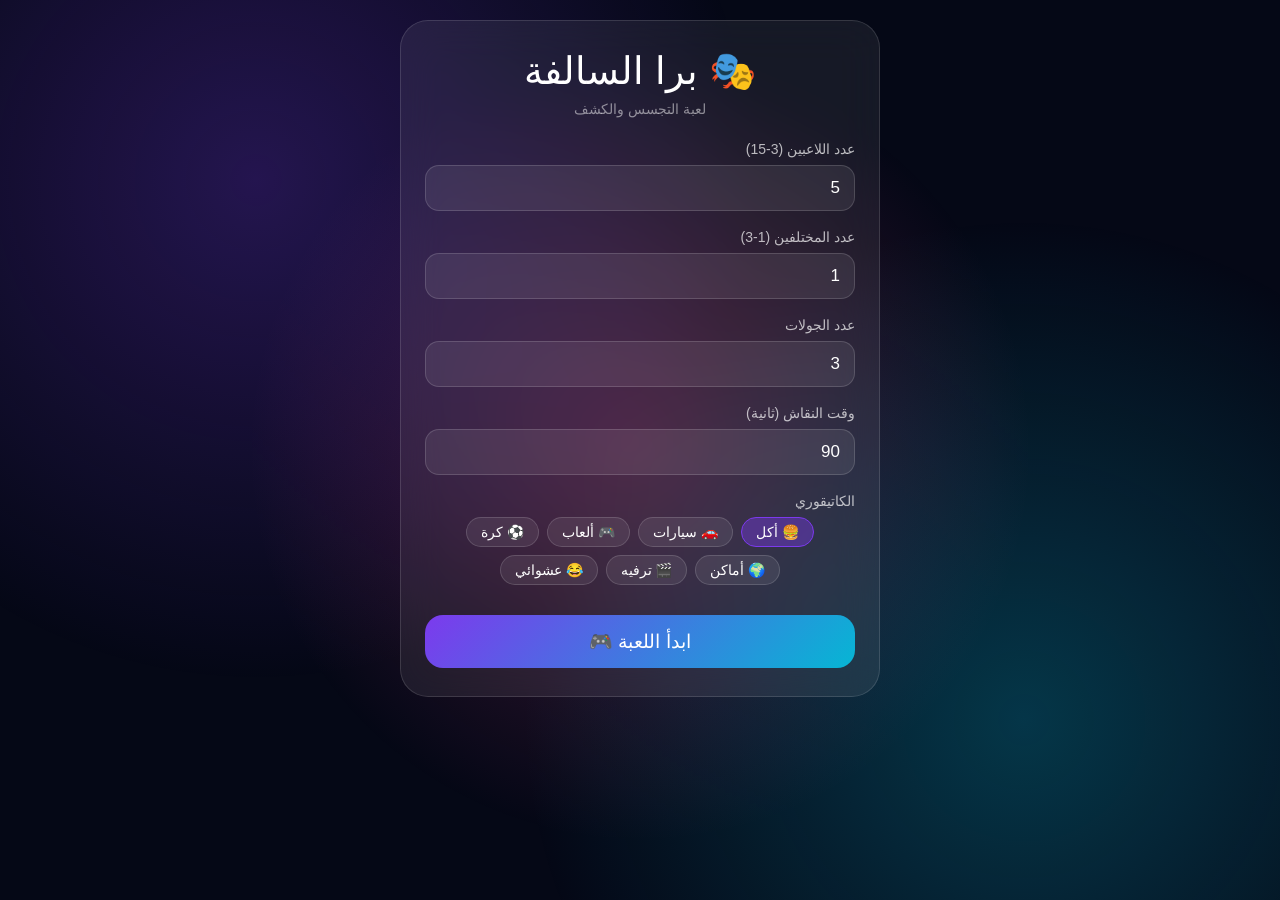
==== index.html @ aa8f806e "Add files via upload" ====
<!DOCTYPE html>
<html lang="ar" dir="rtl">
<head>
  <meta charset="UTF-8" />
  <meta name="viewport" content="width=device-width, initial-scale=1.0"/>
  <title>برا السالفة</title>
  <style>
    * { margin:0; padding:0; box-sizing:border-box; }
    body {
      font-family: 'Segoe UI', Tahoma, sans-serif;
      background: #050816;
      min-height: 100vh;
      display: flex;
      justify-content: center;
      align-items: flex-start;
      padding: 20px;
      direction: rtl;
      color: white;
      position: relative;
      overflow-x: hidden;
    }
    .bg {
      position: fixed;
      inset: 0;
      background:
        radial-gradient(circle at 20% 20%, #7c3aed44, transparent 40%),
        radial-gradient(circle at 80% 80%, #06b6d444, transparent 40%),
        radial-gradient(circle at 50% 50%, #ec489944, transparent 50%);
      pointer-events: none;
      z-index: 0;
    }
    .container { width: 100%; max-width: 480px; position: relative; z-index: 2; }

    .card {
      background: rgba(255,255,255,0.07);
      border: 1px solid rgba(255,255,255,0.13);
      backdrop-filter: blur(20px);
      border-radius: 28px;
      padding: 28px 24px;
      text-align: center;
      animation: fadeIn 0.4s ease;
    }

    @keyframes fadeIn { from { opacity:0; transform: translateY(16px); } to { opacity:1; transform: translateY(0); } }
    @keyframes popIn { from { transform: scale(0.6); opacity:0; } to { transform: scale(1); opacity:1; } }
    @keyframes pulse { 0%,100%{transform:scale(1)} 50%{transform:scale(1.04)} }

    .title-main { font-size: 38px; margin-bottom: 8px; }
    .subtitle { color: rgba(255,255,255,0.5); font-size: 14px; margin-bottom: 24px; }

    .section { margin-bottom: 18px; text-align: right; }
    label { display:block; font-size: 14px; color: rgba(255,255,255,0.7); margin-bottom: 8px; }

    input[type=number], select {
      width: 100%;
      padding: 12px 14px;
      border-radius: 14px;
      border: 1px solid rgba(255,255,255,0.15);
      background: rgba(255,255,255,0.08);
      color: white;
      font-size: 17px;
      outline: none;
      transition: border 0.2s;
    }
    input[type=number]:focus, select:focus { border-color: #7c3aed; }
    option { color: black; background: white; }

    .btn {
      width: 100%;
      padding: 15px;
      border: none;
      border-radius: 18px;
      background: linear-gradient(135deg, #7c3aed, #06b6d4);
      color: white;
      font-size: 19px;
      cursor: pointer;
      transition: transform 0.2s, opacity 0.2s;
      margin-top: 12px;
      font-family: inherit;
    }
    .btn:hover { transform: scale(1.02); }
    .btn:active { transform: scale(0.98); opacity:0.9; }
    .btn-ghost {
      background: rgba(255,255,255,0.1);
      border: 1px solid rgba(255,255,255,0.2);
      font-size: 16px;
    }
    .btn-danger { background: linear-gradient(135deg, #dc2626, #991b1b); }

    .player-header { font-size: 16px; color: rgba(255,255,255,0.5); margin-bottom: 6px; }
    .player-name { font-size: 28px; font-weight: bold; margin-bottom: 20px; }

    .flip-card {
      height: 200px;
      border-radius: 24px;
      display: flex;
      justify-content: center;
      align-items: center;
      font-size: 30px;
      font-weight: bold;
      margin: 20px 0;
      cursor: pointer;
      transition: transform 0.15s;
      user-select: none;
    }
    .flip-card:hover { transform: scale(1.02); }
    .flip-hidden {
      background: rgba(255,255,255,0.06);
      border: 2px dashed rgba(255,255,255,0.25);
      flex-direction: column;
      gap: 10px;
      font-size: 18px;
      color: rgba(255,255,255,0.6);
    }
    .flip-hidden .tap-icon { font-size: 36px; animation: pulse 2s infinite; }
    .flip-revealed {
      background: linear-gradient(135deg, #7c3aed, #06b6d4);
      animation: popIn 0.35s ease;
      flex-direction: column;
      gap: 10px;
    }
    .flip-revealed .word-label { font-size: 13px; opacity: 0.75; font-weight: normal; }
    .flip-revealed .word-main { font-size: 36px; }

    .progress-bar {
      background: rgba(255,255,255,0.1);
      border-radius: 10px;
      height: 6px;
      margin-bottom: 20px;
      overflow: hidden;
    }
    .progress-fill {
      height: 100%;
      border-radius: 10px;
      background: linear-gradient(90deg, #7c3aed, #06b6d4);
      transition: width 0.4s ease;
    }

    .timer-ring {
      position: relative;
      width: 110px;
      height: 110px;
      margin: 0 auto 20px;
    }
    .timer-ring svg { transform: rotate(-90deg); }
    .timer-text {
      position: absolute;
      inset: 0;
      display: flex;
      flex-direction: column;
      align-items: center;
      justify-content: center;
      font-size: 28px;
      font-weight: bold;
    }
    .timer-label { font-size: 11px; color: rgba(255,255,255,0.5); margin-top: 2px; }

    .hints-grid {
      display: grid;
      grid-template-columns: 1fr 1fr;
      gap: 10px;
      margin: 16px 0;
    }
    .hint-card {
      background: rgba(255,255,255,0.07);
      border: 1px solid rgba(255,255,255,0.12);
      border-radius: 16px;
      padding: 12px;
      font-size: 13px;
      color: rgba(255,255,255,0.8);
      text-align: center;
      cursor: pointer;
      transition: background 0.2s;
      user-select: none;
    }
    .hint-card:hover { background: rgba(255,255,255,0.13); }
    .hint-used { opacity: 0.4; pointer-events: none; }

    .scoreboard {
      background: rgba(255,255,255,0.06);
      border-radius: 18px;
      padding: 16px;
      margin: 16px 0;
    }
    .score-row {
      display: flex;
      justify-content: space-between;
      align-items: center;
      padding: 8px 0;
      border-bottom: 1px solid rgba(255,255,255,0.07);
      font-size: 15px;
    }
    .score-row:last-child { border: none; }
    .score-badge {
      background: linear-gradient(135deg, #7c3aed, #06b6d4);
      padding: 4px 12px;
      border-radius: 20px;
      font-size: 13px;
      font-weight: bold;
    }

    .reveal-section { margin: 16px 0; }
    .outsider-revealed {
      background: rgba(220, 38, 38, 0.2);
      border: 1px solid rgba(220, 38, 38, 0.4);
      border-radius: 18px;
      padding: 16px;
      margin-bottom: 12px;
      animation: popIn 0.4s ease;
    }
    .outsider-icon { font-size: 32px; margin-bottom: 8px; }
    .outsider-name { font-size: 20px; font-weight: bold; margin-bottom: 4px; }
    .outsider-word { font-size: 14px; color: rgba(255,255,255,0.6); }

    .words-reveal {
      display: flex;
      justify-content: center;
      gap: 20px;
      margin: 16px 0;
    }
    .word-pill {
      padding: 10px 24px;
      border-radius: 50px;
      font-size: 18px;
      font-weight: bold;
    }
    .word-normal { background: rgba(6,182,212,0.25); border: 1px solid #06b6d4; }
    .word-outsider { background: rgba(220,38,38,0.25); border: 1px solid #dc2626; }

    .round-badge {
      display: inline-block;
      background: rgba(124,58,237,0.3);
      border: 1px solid rgba(124,58,237,0.6);
      padding: 4px 14px;
      border-radius: 20px;
      font-size: 13px;
      margin-bottom: 16px;
    }

    .category-tabs {
      display: flex;
      flex-wrap: wrap;
      gap: 8px;
      justify-content: center;
      margin-bottom: 16px;
    }
    .cat-tab {
      padding: 6px 14px;
      border-radius: 20px;
      background: rgba(255,255,255,0.08);
      border: 1px solid rgba(255,255,255,0.15);
      cursor: pointer;
      font-size: 14px;
      transition: all 0.2s;
      color: white;
      font-family: inherit;
    }
    .cat-tab.active {
      background: rgba(124,58,237,0.4);
      border-color: #7c3aed;
    }
    .hidden { display: none !important; }
  </style>
</head>
<body>
<div class="bg"></div>
<div class="container" id="app"></div>

<script>
const CATEGORIES = {
  "🍔 أكل": [
    ["برجر","شاورما"], ["بيتزا","فطيرة"], ["كبسة","مندي"],
    ["قهوة","شاي"], ["دونات","كوكيز"], ["كولا","بيبسي"],
    ["سوشي","روبيان"], ["بطاطس مقلية","بطاطس مشوية"],
    ["آيس كريم","جيلاتو"], ["شوكولاته","كاراميل"],
    ["حليب","عصير برتقال"], ["تشيز كيك","تيراميسو"]
  ],
  "🚗 سيارات": [
    ["كامري","اكورد"], ["مرسيدس","لكزس"], ["ددسن","هايلكس"],
    ["موستنق","كامارو"], ["جي كلاس","رنج روفر"],
    ["لامبورغيني","فيراري"], ["بورش","ماكلارين"],
    ["تويوتا","هوندا"], ["BMW","اودي"]
  ],
  "🎮 ألعاب": [
    ["ماينكرافت","روبلوكس"], ["فالورانت","كود"],
    ["فيفا","بيس"], ["GTA","ريد ديد"],
    ["فورتنايت","ببجي"], ["ليق اوف ليجندز","دوتا 2"],
    ["أمينج أس","غاونتلت"], ["سبايدرمان","باتمان"]
  ],
  "⚽ كرة": [
    ["رونالدو","ميسي"], ["الهلال","النصر"],
    ["الاتحاد","الاهلي"], ["ريال مدريد","برشلونة"],
    ["ليفربول","مانشستر سيتي"], ["نيمار","مبابي"],
    ["التعاون","الفيحاء"]
  ],
  "🌍 أماكن": [
    ["مكة","المدينة"], ["الرياض","جدة"],
    ["دبي","أبوظبي"], ["القاهرة","الإسكندرية"],
    ["لندن","باريس"], ["طوكيو","سيول"],
    ["نيويورك","لوس أنجلوس"], ["البر","البحر"]
  ],
  "🎬 ترفيه": [
    ["نتفليكس","يوتيوب"], ["تيك توك","انستقرام"],
    ["سينما","مسرح"], ["بودكاست","راديو"],
    ["فيلم رعب","فيلم كوميدي"], ["مسلسل تركي","مسلسل أمريكي"]
  ],
  "😂 عشوائي": [
    ["ليل","نهار"], ["شتاء","صيف"],
    ["جوال","ايباد"], ["قلم","رصاص"],
    ["قطو","كلب"], ["طيارة","قطار"],
    ["كتاب","جريدة"], ["دش","حمام"],
    ["حذاء","صندل"], ["أرنب","سنجاب"]
  ]
};

const HINTS = [
  "قول كلمة واحدة وصف", "قول متى تستخدمه",
  "قول وين تلقاه", "قول كيف ريحته",
  "قول لونه", "قول شكله",
  "قول من يستخدمه", "قول كم يكلف تقريبًا"
];

let state = {
  screen: 'setup',
  players: 5,
  outsiderCount: 1,
  category: Object.keys(CATEGORIES)[0],
  round: 1,
  maxRounds: 3,
  scores: {},
  playerWords: [],
  outsiderIndices: [],
  currentPlayer: 0,
  revealed: false,
  timerValue: 90,
  timerInterval: null,
  usedHints: [],
  normalWord: '',
  outsiderWord: '',
};

function render() {
  const app = document.getElementById('app');
  app.innerHTML = '';
  if (state.screen === 'setup') renderSetup(app);
  else if (state.screen === 'player') renderPlayer(app);
  else if (state.screen === 'discussion') renderDiscussion(app);
  else if (state.screen === 'reveal') renderReveal(app);
  else if (state.screen === 'scores') renderScores(app);
}

function renderSetup(app) {
  const cats = Object.keys(CATEGORIES);
  app.innerHTML = `
    <div class="card">
      <div class="title-main">🎭 برا السالفة</div>
      <div class="subtitle">لعبة التجسس والكشف</div>
      <div class="section">
        <label>عدد اللاعبين (3-15)</label>
        <input type="number" id="s-players" min="3" max="15" value="${state.players}">
      </div>
      <div class="section">
        <label>عدد المختلفين (1-3)</label>
        <input type="number" id="s-outsiders" min="1" max="3" value="${state.outsiderCount}">
      </div>
      <div class="section">
        <label>عدد الجولات</label>
        <input type="number" id="s-rounds" min="1" max="10" value="${state.maxRounds}">
      </div>
      <div class="section">
        <label>وقت النقاش (ثانية)</label>
        <input type="number" id="s-timer" min="30" max="300" value="${state.timerValue}">
      </div>
      <div class="section">
        <label>الكاتيقوري</label>
        <div class="category-tabs" id="cat-tabs">
          ${cats.map(c => `<button class="cat-tab ${c===state.category?'active':''}" onclick="selectCat('${c}')">${c}</button>`).join('')}
        </div>
      </div>
      <button class="btn" onclick="startGame()">ابدأ اللعبة 🎮</button>
    </div>
  `;
}

function selectCat(cat) {
  state.category = cat;
  document.querySelectorAll('.cat-tab').forEach(t => t.classList.toggle('active', t.textContent===cat));
}

function startGame() {
  const p = parseInt(document.getElementById('s-players').value);
  const o = parseInt(document.getElementById('s-outsiders').value);
  const r = parseInt(document.getElementById('s-rounds').value);
  const t = parseInt(document.getElementById('s-timer').value);
  if (o >= p) { alert('عدد المختلفين لازم يكون أقل من اللاعبين!'); return; }
  state.players = p;
  state.outsiderCount = o;
  state.maxRounds = r;
  state.timerValue = t;
  state.round = 1;
  state.scores = {};
  for (let i = 1; i <= p; i++) state.scores[`اللاعب ${i}`] = 0;
  startRound();
}

function startRound() {
  const catPairs = CATEGORIES[state.category];
  const pair = catPairs[Math.floor(Math.random() * catPairs.length)];
  state.normalWord = pair[0];
  state.outsiderWord = pair[1];

  const indices = Array.from({length: state.players}, (_,i)=>i);
  shuffle(indices);
  state.outsiderIndices = indices.slice(0, state.outsiderCount);

  state.playerWords = [];
  for (let i = 0; i < state.players; i++) {
    state.playerWords.push(state.outsiderIndices.includes(i) ? state.outsiderWord : state.normalWord);
  }

  state.currentPlayer = 0;
  state.revealed = false;
  state.screen = 'player';
  render();
}

function renderPlayer(app) {
  const total = state.players;
  const cur = state.currentPlayer + 1;
  const pct = ((cur-1)/total*100).toFixed(1);
  const name = `اللاعب ${cur}`;

  app.innerHTML = `
    <div class="card">
      <div class="round-badge">الجولة ${state.round} من ${state.maxRounds}</div>
      <div class="progress-bar"><div class="progress-fill" style="width:${pct}%"></div></div>
      <div class="player-header">دور</div>
      <div class="player-name">${name}</div>
      <div id="flip-area">
        ${state.revealed ? `
          <div class="flip-card flip-revealed" onclick="hideWord()">
            <div class="word-label">كلمتك السرية</div>
            <div class="word-main">${state.playerWords[state.currentPlayer]}</div>
            <div class="word-label" style="font-size:11px; margin-top:4px">اضغط للإخفاء</div>
          </div>
        ` : `
          <div class="flip-card flip-hidden" onclick="revealWord()">
            <div class="tap-icon">👆</div>
            <div>اضغط لكشف كلمتك</div>
          </div>
        `}
      </div>
      ${state.revealed ? `
        <button class="btn" onclick="nextPlayer()">
          ${cur < total ? `اللاعب التالي ←` : `ابدأ النقاش 🗣`}
        </button>
      ` : ''}
    </div>
  `;
}

function revealWord() { state.revealed = true; render(); }
function hideWord() { state.revealed = false; render(); }

function nextPlayer() {
  state.currentPlayer++;
  state.revealed = false;
  if (state.currentPlayer >= state.players) {
    state.screen = 'discussion';
    render();
  } else {
    render();
  }
}

function renderDiscussion(app) {
  let time = state.timerValue;
  const hints = [...HINTS].sort(() => Math.random()-0.5).slice(0, 6);
  const usedHints = new Set();

  function buildHtml(t) {
    const pct = t / state.timerValue * 100;
    const r = 44;
    const circ = 2 * Math.PI * r;
    const dash = (pct/100) * circ;
    const color = t > 30 ? '#06b6d4' : '#dc2626';
    return `
      <div class="card">
        <div class="round-badge">الجولة ${state.round} من ${state.maxRounds}</div>
        <h2 style="font-size:22px; margin-bottom:16px;">🕵️ وقت النقاش</h2>
        <p style="color:rgba(255,255,255,0.6); font-size:14px; margin-bottom:20px;">
          حاولوا تعرفون مين برا السالفة 😈<br>كل لاعب يعطي تلميح عن الكلمة
        </p>
        <div class="timer-ring">
          <svg width="110" height="110" viewBox="0 0 110 110">
            <circle cx="55" cy="55" r="${r}" fill="none" stroke="rgba(255,255,255,0.1)" stroke-width="7"/>
            <circle cx="55" cy="55" r="${r}" fill="none" stroke="${color}" stroke-width="7"
              stroke-dasharray="${dash} ${circ}" stroke-linecap="round" style="transition:stroke-dasharray 1s linear"/>
          </svg>
          <div class="timer-text">
            <span id="timer-num">${t}</span>
            <span class="timer-label">ثانية</span>
          </div>
        </div>
        <p style="font-size:13px; color:rgba(255,255,255,0.5); margin-bottom:12px;">أفكار للتلميح (اضغط لاستخدامها)</p>
        <div class="hints-grid">
          ${hints.map((h,i)=>`<div class="hint-card" data-hint="${i}" id="hint-${i}">${h}</div>`).join('')}
        </div>
        <button class="btn btn-danger" onclick="goToReveal()" style="margin-bottom:8px">كشف المختلف 🎯</button>
        <button class="btn btn-ghost" onclick="addTime()">+30 ثانية ⏱</button>
      </div>
    `;
  }

  app.innerHTML = buildHtml(time);

  app.querySelectorAll('.hint-card').forEach(el => {
    el.addEventListener('click', () => {
      const i = parseInt(el.dataset.hint);
      if (!usedHints.has(i)) { usedHints.add(i); el.classList.add('hint-used'); }
    });
  });

  if (state.timerInterval) clearInterval(state.timerInterval);
  state.timerInterval = setInterval(() => {
    time--;
    if (time <= 0) {
      clearInterval(state.timerInterval);
      state.timerInterval = null;
      goToReveal();
      return;
    }
    const pct = time / state.timerValue * 100;
    const r = 44;
    const circ = 2 * Math.PI * r;
    const dash = (pct/100) * circ;
    const color = time > 30 ? '#06b6d4' : '#dc2626';
    const circle = app.querySelector('circle:last-child');
    if (circle) {
      circle.setAttribute('stroke-dasharray', `${dash} ${circ}`);
      circle.setAttribute('stroke', color);
    }
    const num = document.getElementById('timer-num');
    if (num) num.textContent = time;
  }, 1000);

  window.addTime = () => { time += 30; };
}

function goToReveal() {
  if (state.timerInterval) { clearInterval(state.timerInterval); state.timerInterval = null; }
  state.screen = 'reveal';
  render();
}

function renderReveal(app) {
  const outsiderNames = state.outsiderIndices.map(i => `اللاعب ${i+1}`);
  app.innerHTML = `
    <div class="card">
      <div class="round-badge">الجولة ${state.round} من ${state.maxRounds}</div>
      <h2 style="font-size:22px; margin-bottom:8px;">🎯 الكشف</h2>
      <p style="color:rgba(255,255,255,0.5); font-size:13px; margin-bottom:20px;">هذا كان المختلف!</p>
      <div class="reveal-section">
        ${outsiderNames.map(name => `
          <div class="outsider-revealed">
            <div class="outsider-icon">🕵️</div>
            <div class="outsider-name">${name}</div>
            <div class="outsider-word">كان عنده كلمة مختلفة</div>
          </div>
        `).join('')}
      </div>
      <div class="words-reveal">
        <div style="text-align:center">
          <div class="word-pill word-normal">${state.normalWord}</div>
          <div style="font-size:12px; margin-top:6px; color:rgba(255,255,255,0.5);">الكلمة العادية</div>
        </div>
        <div style="text-align:center">
          <div class="word-pill word-outsider">${state.outsiderWord}</div>
          <div style="font-size:12px; margin-top:6px; color:rgba(255,255,255,0.5);">كلمة المختلف</div>
        </div>
      </div>
      <div style="margin: 16px 0; padding: 14px; background: rgba(255,255,255,0.06); border-radius:16px;">
        <p style="font-size:14px; color:rgba(255,255,255,0.7); margin-bottom:12px;">من اكتشف المختلف؟</p>
        <div id="vote-area" style="display:flex; flex-wrap:wrap; gap:8px; justify-content:center;">
          ${Array.from({length: state.players}, (_,i) => {
            if (state.outsiderIndices.includes(i)) return '';
            return `<button class="cat-tab" id="vote-${i}" onclick="toggleVote(${i})">اللاعب ${i+1}</button>`;
          }).join('')}
        </div>
      </div>
      <button class="btn" onclick="endRound()">تسجيل النتائج ✅</button>
    </div>
  `;

  window._votes = new Set();
  window.toggleVote = (i) => {
    const btn = document.getElementById(`vote-${i}`);
    if (window._votes.has(i)) { window._votes.delete(i); btn.classList.remove('active'); }
    else { window._votes.add(i); btn.classList.add('active'); }
  };
}

function endRound() {
  window._votes.forEach(i => {
    const name = `اللاعب ${i+1}`;
    state.scores[name] = (state.scores[name] || 0) + 2;
  });
  state.outsiderIndices.forEach(i => {
    if (window._votes.size === 0) {
      const name = `اللاعب ${i+1}`;
      state.scores[name] = (state.scores[name] || 0) + 3;
    }
  });
  state.screen = 'scores';
  render();
}

function renderScores(app) {
  const sorted = Object.entries(state.scores).sort((a,b) => b[1]-a[1]);
  const isLast = state.round >= state.maxRounds;

  app.innerHTML = `
    <div class="card">
      <h2 style="font-size:22px; margin-bottom:6px;">🏆 النقاط</h2>
      <div class="round-badge" style="margin-bottom:16px;">بعد الجولة ${state.round}</div>
      <div class="scoreboard">
        ${sorted.map(([name, score], idx) => {
          const medal = idx===0?'🥇':idx===1?'🥈':idx===2?'🥉':'';
          const isOutsider = state.outsiderIndices.includes(parseInt(name.replace('اللاعب ',''))-1);
          return `
            <div class="score-row">
              <span>${medal} ${name} ${isOutsider?'🕵️':''}</span>
              <span class="score-badge">${score} نقطة</span>
            </div>
          `;
        }).join('')}
      </div>
      <div style="font-size:12px; color:rgba(255,255,255,0.4); margin-bottom:16px; text-align:right; padding: 0 4px;">
        <div>🕵️ = كان مختلف هذي الجولة</div>
        <div style="margin-top:4px">من اكتشف المختلف = +2 نقطة | مختلف ما اتكشف = +3 نقاط</div>
      </div>
      ${isLast ? `
        <div style="background: rgba(124,58,237,0.2); border:1px solid rgba(124,58,237,0.4); border-radius:18px; padding:16px; margin-bottom:16px;">
          <div style="font-size:24px; margin-bottom:8px;">🎉</div>
          <div style="font-size:20px; font-weight:bold;">${sorted[0][0]} فاز!</div>
          <div style="font-size:14px; color:rgba(255,255,255,0.6);">${sorted[0][1]} نقطة</div>
        </div>
        <button class="btn" onclick="resetGame()">لعبة جديدة من البداية 🎮</button>
      ` : `
        <button class="btn" onclick="nextRound()">الجولة التالية ← (${state.round+1}/${state.maxRounds})</button>
        <button class="btn btn-ghost" onclick="resetGame()" style="margin-top:8px">لعبة جديدة من البداية</button>
      `}
    </div>
  `;
}

function nextRound() { state.round++; startRound(); }

function resetGame() {
  if (state.timerInterval) { clearInterval(state.timerInterval); state.timerInterval = null; }
  state.screen = 'setup';
  render();
}

function shuffle(a) {
  for (let i=a.length-1;i>0;i--) {
    const j=Math.floor(Math.random()*(i+1));
    [a[i],a[j]]=[a[j],a[i]];
  }
  return a;
}

render();
</script>
</body>
</html>
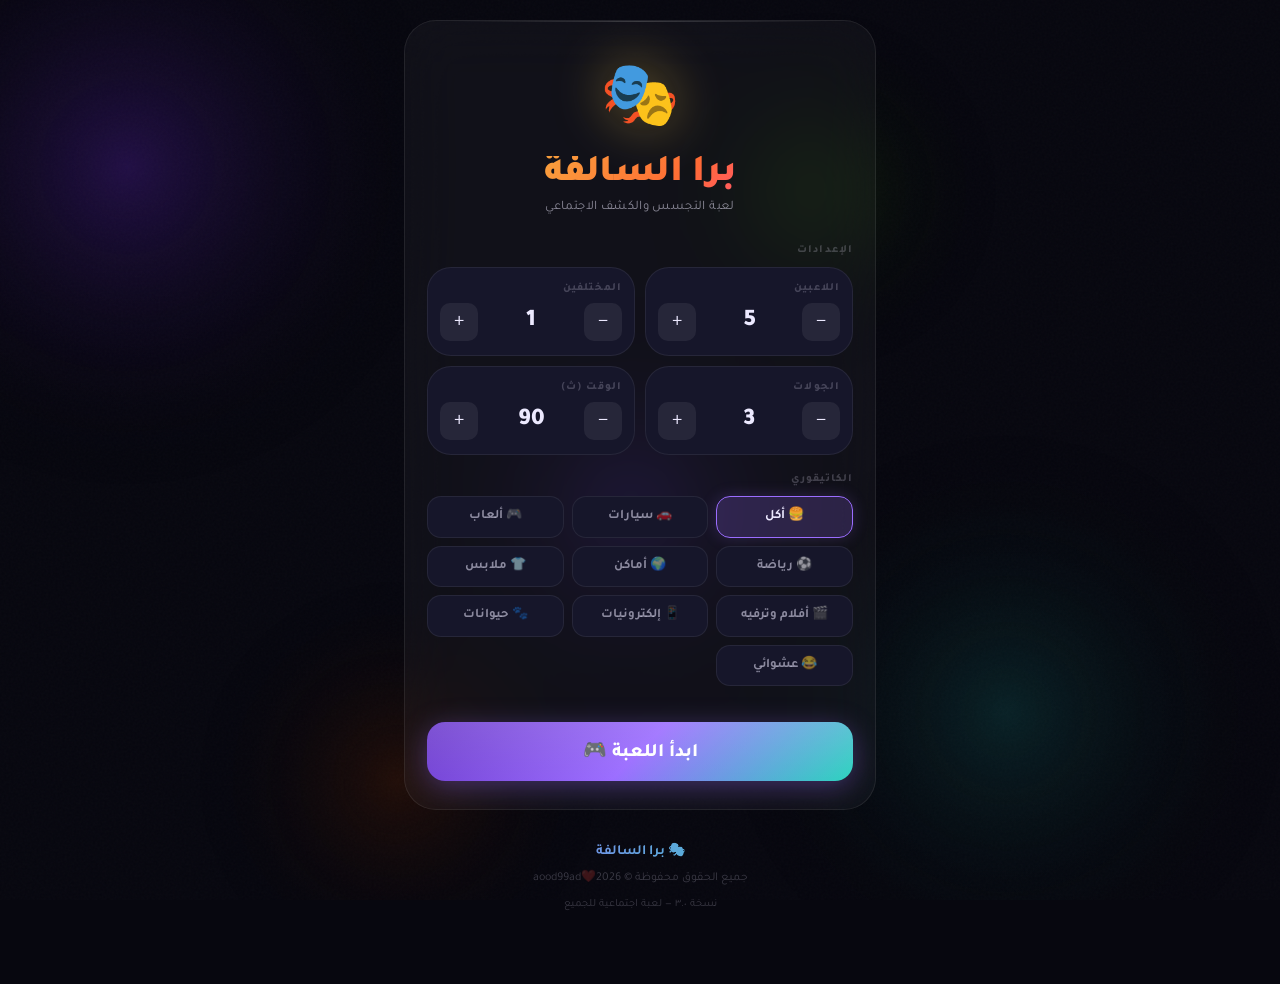
==== commit f769e745: "Update index.html" ====
--- a/index.html
+++ b/index.html
@@ -1,676 +1,910 @@
 <!DOCTYPE html>
 <html lang="ar" dir="rtl">
 <head>
-  <meta charset="UTF-8" />
-  <meta name="viewport" content="width=device-width, initial-scale=1.0"/>
-  <title>برا السالفة</title>
-  <style>
-    * { margin:0; padding:0; box-sizing:border-box; }
-    body {
-      font-family: 'Segoe UI', Tahoma, sans-serif;
-      background: #050816;
-      min-height: 100vh;
-      display: flex;
-      justify-content: center;
-      align-items: flex-start;
-      padding: 20px;
-      direction: rtl;
-      color: white;
-      position: relative;
-      overflow-x: hidden;
-    }
-    .bg {
-      position: fixed;
-      inset: 0;
-      background:
-        radial-gradient(circle at 20% 20%, #7c3aed44, transparent 40%),
-        radial-gradient(circle at 80% 80%, #06b6d444, transparent 40%),
-        radial-gradient(circle at 50% 50%, #ec489944, transparent 50%);
-      pointer-events: none;
-      z-index: 0;
-    }
-    .container { width: 100%; max-width: 480px; position: relative; z-index: 2; }
-
-    .card {
-      background: rgba(255,255,255,0.07);
-      border: 1px solid rgba(255,255,255,0.13);
-      backdrop-filter: blur(20px);
-      border-radius: 28px;
-      padding: 28px 24px;
-      text-align: center;
-      animation: fadeIn 0.4s ease;
-    }
-
-    @keyframes fadeIn { from { opacity:0; transform: translateY(16px); } to { opacity:1; transform: translateY(0); } }
-    @keyframes popIn { from { transform: scale(0.6); opacity:0; } to { transform: scale(1); opacity:1; } }
-    @keyframes pulse { 0%,100%{transform:scale(1)} 50%{transform:scale(1.04)} }
-
-    .title-main { font-size: 38px; margin-bottom: 8px; }
-    .subtitle { color: rgba(255,255,255,0.5); font-size: 14px; margin-bottom: 24px; }
-
-    .section { margin-bottom: 18px; text-align: right; }
-    label { display:block; font-size: 14px; color: rgba(255,255,255,0.7); margin-bottom: 8px; }
-
-    input[type=number], select {
-      width: 100%;
-      padding: 12px 14px;
-      border-radius: 14px;
-      border: 1px solid rgba(255,255,255,0.15);
-      background: rgba(255,255,255,0.08);
-      color: white;
-      font-size: 17px;
-      outline: none;
-      transition: border 0.2s;
-    }
-    input[type=number]:focus, select:focus { border-color: #7c3aed; }
-    option { color: black; background: white; }
-
-    .btn {
-      width: 100%;
-      padding: 15px;
-      border: none;
-      border-radius: 18px;
-      background: linear-gradient(135deg, #7c3aed, #06b6d4);
-      color: white;
-      font-size: 19px;
-      cursor: pointer;
-      transition: transform 0.2s, opacity 0.2s;
-      margin-top: 12px;
-      font-family: inherit;
-    }
-    .btn:hover { transform: scale(1.02); }
-    .btn:active { transform: scale(0.98); opacity:0.9; }
-    .btn-ghost {
-      background: rgba(255,255,255,0.1);
-      border: 1px solid rgba(255,255,255,0.2);
-      font-size: 16px;
-    }
-    .btn-danger { background: linear-gradient(135deg, #dc2626, #991b1b); }
-
-    .player-header { font-size: 16px; color: rgba(255,255,255,0.5); margin-bottom: 6px; }
-    .player-name { font-size: 28px; font-weight: bold; margin-bottom: 20px; }
-
-    .flip-card {
-      height: 200px;
-      border-radius: 24px;
-      display: flex;
-      justify-content: center;
-      align-items: center;
-      font-size: 30px;
-      font-weight: bold;
-      margin: 20px 0;
-      cursor: pointer;
-      transition: transform 0.15s;
-      user-select: none;
-    }
-    .flip-card:hover { transform: scale(1.02); }
-    .flip-hidden {
-      background: rgba(255,255,255,0.06);
-      border: 2px dashed rgba(255,255,255,0.25);
-      flex-direction: column;
-      gap: 10px;
-      font-size: 18px;
-      color: rgba(255,255,255,0.6);
-    }
-    .flip-hidden .tap-icon { font-size: 36px; animation: pulse 2s infinite; }
-    .flip-revealed {
-      background: linear-gradient(135deg, #7c3aed, #06b6d4);
-      animation: popIn 0.35s ease;
-      flex-direction: column;
-      gap: 10px;
-    }
-    .flip-revealed .word-label { font-size: 13px; opacity: 0.75; font-weight: normal; }
-    .flip-revealed .word-main { font-size: 36px; }
-
-    .progress-bar {
-      background: rgba(255,255,255,0.1);
-      border-radius: 10px;
-      height: 6px;
-      margin-bottom: 20px;
-      overflow: hidden;
-    }
-    .progress-fill {
-      height: 100%;
-      border-radius: 10px;
-      background: linear-gradient(90deg, #7c3aed, #06b6d4);
-      transition: width 0.4s ease;
-    }
-
-    .timer-ring {
-      position: relative;
-      width: 110px;
-      height: 110px;
-      margin: 0 auto 20px;
-    }
-    .timer-ring svg { transform: rotate(-90deg); }
-    .timer-text {
-      position: absolute;
-      inset: 0;
-      display: flex;
-      flex-direction: column;
-      align-items: center;
-      justify-content: center;
-      font-size: 28px;
-      font-weight: bold;
-    }
-    .timer-label { font-size: 11px; color: rgba(255,255,255,0.5); margin-top: 2px; }
-
-    .hints-grid {
-      display: grid;
-      grid-template-columns: 1fr 1fr;
-      gap: 10px;
-      margin: 16px 0;
-    }
-    .hint-card {
-      background: rgba(255,255,255,0.07);
-      border: 1px solid rgba(255,255,255,0.12);
-      border-radius: 16px;
-      padding: 12px;
-      font-size: 13px;
-      color: rgba(255,255,255,0.8);
-      text-align: center;
-      cursor: pointer;
-      transition: background 0.2s;
-      user-select: none;
-    }
-    .hint-card:hover { background: rgba(255,255,255,0.13); }
-    .hint-used { opacity: 0.4; pointer-events: none; }
-
-    .scoreboard {
-      background: rgba(255,255,255,0.06);
-      border-radius: 18px;
-      padding: 16px;
-      margin: 16px 0;
-    }
-    .score-row {
-      display: flex;
-      justify-content: space-between;
-      align-items: center;
-      padding: 8px 0;
-      border-bottom: 1px solid rgba(255,255,255,0.07);
-      font-size: 15px;
-    }
-    .score-row:last-child { border: none; }
-    .score-badge {
-      background: linear-gradient(135deg, #7c3aed, #06b6d4);
-      padding: 4px 12px;
-      border-radius: 20px;
-      font-size: 13px;
-      font-weight: bold;
-    }
-
-    .reveal-section { margin: 16px 0; }
-    .outsider-revealed {
-      background: rgba(220, 38, 38, 0.2);
-      border: 1px solid rgba(220, 38, 38, 0.4);
-      border-radius: 18px;
-      padding: 16px;
-      margin-bottom: 12px;
-      animation: popIn 0.4s ease;
-    }
-    .outsider-icon { font-size: 32px; margin-bottom: 8px; }
-    .outsider-name { font-size: 20px; font-weight: bold; margin-bottom: 4px; }
-    .outsider-word { font-size: 14px; color: rgba(255,255,255,0.6); }
-
-    .words-reveal {
-      display: flex;
-      justify-content: center;
-      gap: 20px;
-      margin: 16px 0;
-    }
-    .word-pill {
-      padding: 10px 24px;
-      border-radius: 50px;
-      font-size: 18px;
-      font-weight: bold;
-    }
-    .word-normal { background: rgba(6,182,212,0.25); border: 1px solid #06b6d4; }
-    .word-outsider { background: rgba(220,38,38,0.25); border: 1px solid #dc2626; }
-
-    .round-badge {
-      display: inline-block;
-      background: rgba(124,58,237,0.3);
-      border: 1px solid rgba(124,58,237,0.6);
-      padding: 4px 14px;
-      border-radius: 20px;
-      font-size: 13px;
-      margin-bottom: 16px;
-    }
-
-    .category-tabs {
-      display: flex;
-      flex-wrap: wrap;
-      gap: 8px;
-      justify-content: center;
-      margin-bottom: 16px;
-    }
-    .cat-tab {
-      padding: 6px 14px;
-      border-radius: 20px;
-      background: rgba(255,255,255,0.08);
-      border: 1px solid rgba(255,255,255,0.15);
-      cursor: pointer;
-      font-size: 14px;
-      transition: all 0.2s;
-      color: white;
-      font-family: inherit;
-    }
-    .cat-tab.active {
-      background: rgba(124,58,237,0.4);
-      border-color: #7c3aed;
-    }
-    .hidden { display: none !important; }
-  </style>
+<meta charset="UTF-8"/>
+<meta name="viewport" content="width=device-width, initial-scale=1.0, maximum-scale=1.0"/>
+<title>برا السالفة</title>
+<link rel="preconnect" href="https://fonts.googleapis.com">
+<link href="https://fonts.googleapis.com/css2?family=Tajawal:wght@300;400;500;700;800;900&display=swap" rel="stylesheet">
+<style>
+:root{
+  --bg:#07070f;
+  --s1:#0f0f1c;
+  --s2:#16162a;
+  --s3:#1e1e35;
+  --gold:#f5c842;
+  --orange:#ff6b35;
+  --purple:#9b6dff;
+  --teal:#2dd4bf;
+  --red:#ef4444;
+  --text:#ece9ff;
+  --t2:rgba(236,233,255,.55);
+  --t3:rgba(236,233,255,.22);
+  --r:16px;--r2:24px;--r3:32px;
+}
+*{margin:0;padding:0;box-sizing:border-box;-webkit-tap-highlight-color:transparent;}
+html{scroll-behavior:smooth;}
+body{
+  font-family:'Tajawal',sans-serif;
+  background:var(--bg);
+  color:var(--text);
+  min-height:100vh;
+  display:flex;justify-content:center;
+  overflow-x:hidden;
+}
+
+/* BACKGROUND */
+#bg-canvas{position:fixed;inset:0;z-index:0;opacity:.6;}
+.noise-layer{
+  position:fixed;inset:0;z-index:1;
+  opacity:.025;
+  background-image:url("data:image/svg+xml,%3Csvg viewBox='0 0 512 512' xmlns='http://www.w3.org/2000/svg'%3E%3Cfilter id='n'%3E%3CfeTurbulence type='fractalNoise' baseFrequency='.75' numOctaves='4' stitchTiles='stitch'/%3E%3C/filter%3E%3Crect width='100%25' height='100%25' filter='url(%23n)'/%3E%3C/svg%3E");
+  pointer-events:none;
+}
+
+/* WRAP */
+.wrap{
+  position:relative;z-index:2;
+  width:100%;max-width:500px;
+  padding:20px 14px 60px;
+  display:flex;flex-direction:column;gap:0;
+}
+
+/* SCREEN ANIM */
+.screen{animation:sIn .42s cubic-bezier(.34,1.45,.64,1);}
+@keyframes sIn{from{opacity:0;transform:translateY(22px) scale(.97);}to{opacity:1;transform:none;}}
+
+/* GLASS CARD */
+.card{
+  background:rgba(255,255,255,.04);
+  border:1px solid rgba(255,255,255,.08);
+  border-radius:var(--r3);
+  backdrop-filter:blur(30px);
+  -webkit-backdrop-filter:blur(30px);
+  padding:28px 22px;
+  position:relative;overflow:hidden;
+}
+.card::after{
+  content:'';position:absolute;top:0;left:10%;right:10%;height:1px;
+  background:linear-gradient(90deg,transparent,rgba(255,255,255,.18),transparent);
+}
+
+/* HEADER */
+.logo-wrap{text-align:center;padding:8px 0 28px;}
+.logo-emoji{
+  font-size:64px;display:block;margin-bottom:10px;
+  filter:drop-shadow(0 0 28px rgba(245,200,66,.45));
+  animation:levitate 3.5s ease-in-out infinite;
+}
+@keyframes levitate{0%,100%{transform:translateY(0) rotate(-2deg);}50%{transform:translateY(-10px) rotate(2deg);}}
+.logo-title{
+  font-size:38px;font-weight:900;letter-spacing:-.5px;
+  background:linear-gradient(130deg,var(--gold) 0%,var(--orange) 60%,#ff3cac 100%);
+  -webkit-background-clip:text;-webkit-text-fill-color:transparent;background-clip:text;
+  line-height:1;
+}
+.logo-sub{font-size:13px;color:var(--t2);margin-top:6px;font-weight:400;letter-spacing:.03em;}
+
+/* SECTION LABEL */
+.slabel{
+  font-size:11px;font-weight:800;text-transform:uppercase;
+  letter-spacing:.1em;color:var(--t3);margin-bottom:10px;
+}
+
+/* STEPPER */
+.stepper-grid{display:grid;grid-template-columns:1fr 1fr;gap:10px;margin-bottom:18px;}
+.stepper-box{background:var(--s2);border:1px solid rgba(255,255,255,.07);border-radius:var(--r2);padding:14px 12px;}
+.stepper-box .slabel{margin-bottom:8px;}
+.stepper-row{display:flex;align-items:center;justify-content:space-between;gap:6px;}
+.step-btn{
+  width:38px;height:38px;border-radius:10px;border:none;
+  background:rgba(255,255,255,.07);color:var(--text);
+  font-size:20px;cursor:pointer;transition:background .15s,transform .1s;
+  font-family:'Tajawal',sans-serif;display:flex;align-items:center;justify-content:center;
+}
+.step-btn:hover{background:rgba(255,255,255,.13);}
+.step-btn:active{transform:scale(.9);}
+.step-val{font-size:24px;font-weight:900;color:var(--text);min-width:28px;text-align:center;}
+
+/* CATEGORY */
+.cat-scroll{
+  display:grid;grid-template-columns:repeat(3,1fr);
+  gap:8px;margin-bottom:18px;
+}
+.cat-btn{
+  padding:10px 6px;border-radius:14px;
+  border:1px solid rgba(255,255,255,.07);
+  background:var(--s2);
+  color:var(--t2);font-size:13px;font-weight:600;
+  font-family:'Tajawal',sans-serif;cursor:pointer;
+  transition:all .2s;text-align:center;line-height:1.5;
+}
+.cat-btn:hover{background:var(--s3);color:var(--text);}
+.cat-btn.active{
+  background:rgba(155,109,255,.2);
+  border-color:var(--purple);color:var(--text);
+  box-shadow:0 0 16px rgba(155,109,255,.2);
+}
+
+/* BIG BUTTON */
+.btn{
+  width:100%;padding:16px;border:none;border-radius:18px;
+  font-size:19px;font-weight:800;font-family:'Tajawal',sans-serif;
+  cursor:pointer;transition:transform .15s,box-shadow .2s,opacity .15s;
+  position:relative;overflow:hidden;
+}
+.btn::before{
+  content:'';position:absolute;inset:0;
+  background:linear-gradient(rgba(255,255,255,.12),transparent);
+  border-radius:inherit;pointer-events:none;
+}
+.btn:hover{transform:translateY(-2px);}
+.btn:active{transform:scale(.97);opacity:.9;}
+.btn-primary{
+  background:linear-gradient(135deg,#6c3bcc,#9b6dff 50%,#2dd4bf);
+  color:#fff;box-shadow:0 6px 28px rgba(155,109,255,.35);margin-top:18px;
+}
+.btn-primary:hover{box-shadow:0 10px 36px rgba(155,109,255,.5);}
+.btn-gold{
+  background:linear-gradient(135deg,#b8860b,#f5c842 50%,#ffed8a);
+  color:#1a1000;box-shadow:0 6px 24px rgba(245,200,66,.3);margin-top:12px;
+}
+.btn-danger{
+  background:linear-gradient(135deg,#991b1b,#ef4444);
+  color:#fff;box-shadow:0 6px 24px rgba(239,68,68,.3);margin-top:12px;
+}
+.btn-ghost{
+  background:rgba(255,255,255,.06);
+  border:1px solid rgba(255,255,255,.1);
+  color:var(--t2);font-size:15px;margin-top:8px;
+}
+.btn-ghost:hover{background:rgba(255,255,255,.1);color:var(--text);}
+
+/* PILL BADGE */
+.pill{
+  display:inline-flex;align-items:center;gap:5px;
+  padding:5px 14px;border-radius:99px;font-size:12px;font-weight:700;
+  text-transform:uppercase;letter-spacing:.06em;
+}
+.pill-purple{background:rgba(155,109,255,.15);border:1px solid rgba(155,109,255,.3);color:var(--purple);}
+.pill-gold{background:rgba(245,200,66,.12);border:1px solid rgba(245,200,66,.28);color:var(--gold);}
+.pill-teal{background:rgba(45,212,191,.12);border:1px solid rgba(45,212,191,.28);color:var(--teal);}
+
+/* PROGRESS */
+.prog-wrap{margin-bottom:20px;}
+.prog-meta{display:flex;justify-content:space-between;font-size:12px;color:var(--t2);margin-bottom:7px;font-weight:700;}
+.prog-track{height:5px;background:rgba(255,255,255,.07);border-radius:99px;overflow:hidden;}
+.prog-fill{height:100%;border-radius:99px;background:linear-gradient(90deg,var(--purple),var(--teal));transition:width .5s cubic-bezier(.34,1.45,.64,1);}
+
+/* PLAYER SCREEN */
+.player-tag{text-align:center;margin-bottom:6px;}
+.player-num{font-size:48px;font-weight:900;text-align:center;line-height:1;margin-bottom:24px;}
+
+.reveal-card{
+  height:210px;border-radius:22px;
+  display:flex;flex-direction:column;align-items:center;justify-content:center;
+  gap:10px;cursor:pointer;user-select:none;
+  transition:transform .15s;position:relative;overflow:hidden;
+  margin:4px 0 24px;
+}
+.reveal-card:active{transform:scale(.96);}
+
+.rc-hidden{
+  background:var(--s2);
+  border:2px dashed rgba(255,255,255,.14);
+}
+.rc-hidden .rch-icon{font-size:44px;animation:tap 2s ease-in-out infinite;}
+@keyframes tap{0%,100%{transform:scale(1) translateY(0);}40%{transform:scale(1.15) translateY(-4px);}60%{transform:scale(.95) translateY(2px);}}
+.rc-hidden .rch-text{font-size:16px;color:var(--t2);font-weight:500;}
+.rc-hidden .rch-sub{font-size:12px;color:var(--t3);}
+
+.rc-shown{
+  background:linear-gradient(145deg,#1a0d40,#0d2a38,#0a1a2e);
+  border:1px solid rgba(255,255,255,.1);
+  box-shadow:0 20px 60px rgba(0,0,0,.5),inset 0 1px 0 rgba(255,255,255,.1);
+}
+.rc-shown::before{
+  content:'';position:absolute;inset:0;
+  background:radial-gradient(circle at 25% 25%,rgba(155,109,255,.2),transparent 55%),
+             radial-gradient(circle at 75% 75%,rgba(45,212,191,.15),transparent 55%);
+}
+.rc-shown .rcs-lbl{position:relative;font-size:11px;font-weight:800;text-transform:uppercase;letter-spacing:.12em;color:var(--teal);opacity:.75;}
+.rc-shown .rcs-word{position:relative;font-size:48px;font-weight:900;letter-spacing:-1px;animation:wordBounce .4s cubic-bezier(.34,1.56,.64,1);}
+@keyframes wordBounce{from{transform:scale(.4) rotate(-5deg);opacity:0;}to{transform:none;opacity:1;}}
+.rc-shown .rcs-hint{position:relative;font-size:11px;color:var(--t2);}
+
+/* OUTSIDER badge inside word card */
+.outsider-glow{
+  position:absolute;inset:0;
+  background:radial-gradient(circle at 70% 30%,rgba(239,68,68,.12),transparent 60%);
+  pointer-events:none;
+}
+
+/* TIMER */
+.timer-section{display:flex;flex-direction:column;align-items:center;margin-bottom:18px;}
+.timer-svg-wrap{position:relative;width:130px;height:130px;}
+.timer-svg-wrap svg{transform:rotate(-90deg);}
+.timer-inner{
+  position:absolute;inset:0;display:flex;flex-direction:column;
+  align-items:center;justify-content:center;
+}
+.timer-num{font-size:36px;font-weight:900;line-height:1;}
+.timer-lbl{font-size:10px;color:var(--t2);text-transform:uppercase;letter-spacing:.08em;margin-top:1px;}
+
+/* HINTS */
+.hints-grid{display:grid;grid-template-columns:1fr 1fr;gap:8px;margin:12px 0 18px;}
+.hint-item{
+  padding:11px 10px;border-radius:13px;
+  border:1px solid rgba(255,255,255,.08);
+  background:var(--s2);
+  font-size:13px;color:var(--t2);
+  cursor:pointer;transition:all .2s;
+  font-family:'Tajawal',sans-serif;text-align:center;
+}
+.hint-item:hover{background:var(--s3);color:var(--text);}
+.hint-item.used{
+  background:rgba(45,212,191,.07);
+  border-color:rgba(45,212,191,.2);
+  color:rgba(45,212,191,.5);
+  text-decoration:line-through;pointer-events:none;
+}
+
+/* DISCUSSION HEADER */
+.disc-header{
+  display:flex;align-items:center;justify-content:space-between;margin-bottom:16px;
+}
+
+/* REVEAL */
+.outsider-reveal{
+  display:flex;align-items:center;gap:12px;
+  padding:16px;border-radius:18px;
+  background:rgba(239,68,68,.08);border:1px solid rgba(239,68,68,.22);
+  margin-bottom:10px;animation:sIn .4s ease;
+}
+.or-avatar{
+  width:50px;height:50px;border-radius:14px;flex-shrink:0;
+  background:rgba(239,68,68,.18);display:flex;align-items:center;justify-content:center;font-size:22px;
+}
+.or-name{font-size:19px;font-weight:800;}
+.or-sub{font-size:12px;color:rgba(255,110,110,.65);margin-top:2px;}
+
+.words-grid{display:grid;grid-template-columns:1fr 1fr;gap:10px;margin:14px 0;}
+.word-box{border-radius:16px;padding:16px 10px;text-align:center;}
+.wb-n{background:rgba(45,212,191,.08);border:1px solid rgba(45,212,191,.22);}
+.wb-o{background:rgba(239,68,68,.08);border:1px solid rgba(239,68,68,.22);}
+.wb-lbl{font-size:10px;font-weight:800;text-transform:uppercase;letter-spacing:.08em;margin-bottom:6px;}
+.wb-n .wb-lbl{color:var(--teal);}
+.wb-o .wb-lbl{color:#f87171;}
+.wb-val{font-size:24px;font-weight:900;}
+.wb-n .wb-val{color:var(--teal);}
+.wb-o .wb-val{color:#f87171;}
+
+.vote-section{
+  background:var(--s2);border:1px solid rgba(255,255,255,.07);
+  border-radius:18px;padding:16px;margin:14px 0;
+}
+.vote-title{font-size:13px;font-weight:700;color:var(--t2);margin-bottom:12px;text-align:center;}
+.vote-grid{display:flex;flex-wrap:wrap;gap:8px;justify-content:center;}
+.vote-btn{
+  padding:8px 16px;border-radius:12px;
+  border:1px solid rgba(255,255,255,.09);
+  background:rgba(255,255,255,.05);
+  color:var(--t2);font-size:14px;font-weight:600;
+  font-family:'Tajawal',sans-serif;cursor:pointer;transition:all .2s;
+}
+.vote-btn:hover{background:rgba(255,255,255,.1);color:var(--text);}
+.vote-btn.on{background:rgba(245,200,66,.15);border-color:rgba(245,200,66,.4);color:var(--gold);}
+
+.info-box{
+  background:rgba(45,212,191,.06);border:1px solid rgba(45,212,191,.14);
+  border-radius:12px;padding:12px 14px;font-size:12px;
+  color:rgba(45,212,191,.75);line-height:1.9;margin:12px 0;
+}
+
+/* SCOREBOARD */
+.score-list{margin:16px 0;display:flex;flex-direction:column;gap:8px;}
+.score-row{
+  display:flex;align-items:center;gap:12px;
+  padding:14px 16px;border-radius:16px;
+  background:var(--s2);border:1px solid rgba(255,255,255,.06);
+  transition:all .3s;
+}
+.score-row.r1{
+  background:rgba(245,200,66,.08);border-color:rgba(245,200,66,.22);
+}
+.s-rank{font-size:22px;width:30px;text-align:center;flex-shrink:0;}
+.s-name{flex:1;font-size:15px;font-weight:700;}
+.s-pts{
+  padding:5px 14px;border-radius:99px;
+  font-size:14px;font-weight:900;
+  background:rgba(255,255,255,.08);color:var(--gold);
+}
+.score-row.r1 .s-pts{background:rgba(245,200,66,.18);}
+
+/* WINNER */
+.winner-card{
+  text-align:center;padding:28px 20px;border-radius:22px;
+  background:linear-gradient(135deg,rgba(245,200,66,.08),rgba(255,107,53,.06));
+  border:1px solid rgba(245,200,66,.18);margin-bottom:18px;
+  animation:sIn .5s cubic-bezier(.34,1.45,.64,1);
+}
+.w-crown{font-size:56px;display:block;margin-bottom:8px;animation:levitate 2.5s ease-in-out infinite;}
+.w-label{font-size:12px;font-weight:800;text-transform:uppercase;letter-spacing:.1em;color:var(--t2);}
+.w-name{font-size:38px;font-weight:900;color:var(--gold);margin:4px 0 2px;line-height:1;}
+.w-pts{font-size:15px;color:var(--t2);}
+
+/* CONFETTI DOTS */
+.confetti-wrap{position:fixed;inset:0;pointer-events:none;z-index:999;overflow:hidden;}
+.dot{position:absolute;width:8px;height:8px;border-radius:2px;opacity:0;}
+
+/* DIVIDER */
+.hr{height:1px;background:rgba(255,255,255,.06);margin:18px 0;}
+
+/* FOOTER */
+.footer{
+  text-align:center;padding:28px 0 8px;
+  font-size:12px;color:var(--t3);line-height:2;
+}
+.footer a{color:var(--t2);text-decoration:none;}
+.footer .copy-brand{
+  font-size:14px;font-weight:700;color:var(--t2);
+  background:linear-gradient(90deg,var(--purple),var(--teal));
+  -webkit-background-clip:text;-webkit-text-fill-color:transparent;background-clip:text;
+}
+
+/* MISC */
+.tc{text-align:center;}
+.mb4{margin-bottom:4px;}
+.mb8{margin-bottom:8px;}
+.mb16{margin-bottom:16px;}
+.mb20{margin-bottom:20px;}
+.mt8{margin-top:8px;}
+.mt12{margin-top:12px;}
+.w100{width:100%;}
+.flex-between{display:flex;justify-content:space-between;align-items:center;}
+</style>
 </head>
 <body>
-<div class="bg"></div>
-<div class="container" id="app"></div>
+<canvas id="bg-canvas"></canvas>
+<div class="noise-layer"></div>
+<div class="wrap">
+  <div id="app"></div>
+  <footer class="footer">
+    <div class="copy-brand">🎭 برا السالفة</div>
+
+    <div>جميع الحقوق محفوظة © aood99ad❤️2026</div>
+    <div style="margin-top:4px;font-size:11px;">نسخة ٣.٠ — لعبة اجتماعية للجميع</div>
+  </footer>
+</div>
+
+<div class="confetti-wrap" id="confetti"></div>
 
 <script>
-const CATEGORIES = {
-  "🍔 أكل": [
-    ["برجر","شاورما"], ["بيتزا","فطيرة"], ["كبسة","مندي"],
-    ["قهوة","شاي"], ["دونات","كوكيز"], ["كولا","بيبسي"],
-    ["سوشي","روبيان"], ["بطاطس مقلية","بطاطس مشوية"],
-    ["آيس كريم","جيلاتو"], ["شوكولاته","كاراميل"],
-    ["حليب","عصير برتقال"], ["تشيز كيك","تيراميسو"]
-  ],
-  "🚗 سيارات": [
-    ["كامري","اكورد"], ["مرسيدس","لكزس"], ["ددسن","هايلكس"],
-    ["موستنق","كامارو"], ["جي كلاس","رنج روفر"],
-    ["لامبورغيني","فيراري"], ["بورش","ماكلارين"],
-    ["تويوتا","هوندا"], ["BMW","اودي"]
-  ],
-  "🎮 ألعاب": [
-    ["ماينكرافت","روبلوكس"], ["فالورانت","كود"],
-    ["فيفا","بيس"], ["GTA","ريد ديد"],
-    ["فورتنايت","ببجي"], ["ليق اوف ليجندز","دوتا 2"],
-    ["أمينج أس","غاونتلت"], ["سبايدرمان","باتمان"]
-  ],
-  "⚽ كرة": [
-    ["رونالدو","ميسي"], ["الهلال","النصر"],
-    ["الاتحاد","الاهلي"], ["ريال مدريد","برشلونة"],
-    ["ليفربول","مانشستر سيتي"], ["نيمار","مبابي"],
-    ["التعاون","الفيحاء"]
-  ],
-  "🌍 أماكن": [
-    ["مكة","المدينة"], ["الرياض","جدة"],
-    ["دبي","أبوظبي"], ["القاهرة","الإسكندرية"],
-    ["لندن","باريس"], ["طوكيو","سيول"],
-    ["نيويورك","لوس أنجلوس"], ["البر","البحر"]
-  ],
-  "🎬 ترفيه": [
-    ["نتفليكس","يوتيوب"], ["تيك توك","انستقرام"],
-    ["سينما","مسرح"], ["بودكاست","راديو"],
-    ["فيلم رعب","فيلم كوميدي"], ["مسلسل تركي","مسلسل أمريكي"]
-  ],
-  "😂 عشوائي": [
-    ["ليل","نهار"], ["شتاء","صيف"],
-    ["جوال","ايباد"], ["قلم","رصاص"],
-    ["قطو","كلب"], ["طيارة","قطار"],
-    ["كتاب","جريدة"], ["دش","حمام"],
-    ["حذاء","صندل"], ["أرنب","سنجاب"]
-  ]
+/* ══════════════════════════════════════
+   ANIMATED BACKGROUND
+══════════════════════════════════════ */
+(function(){
+  const canvas=document.getElementById('bg-canvas');
+  const ctx=canvas.getContext('2d');
+  let W,H,orbs=[];
+  const ORBS=[
+    {x:.15,y:.15,r:320,c:'#4a1d96',sp:.0003},
+    {x:.82,y:.75,r:280,c:'#0e4a4a',sp:.0005},
+    {x:.5,y:.5,r:220,c:'#2d1b69',sp:.0004},
+    {x:.7,y:.15,r:180,c:'#1a3a0a',sp:.0006},
+    {x:.25,y:.8,r:200,c:'#4a1a00',sp:.0003},
+  ];
+  function resize(){W=canvas.width=window.innerWidth;H=canvas.height=window.innerHeight;}
+  resize();window.addEventListener('resize',resize);
+  let t=0;
+  function draw(){
+    ctx.clearRect(0,0,W,H);
+    ORBS.forEach((o,i)=>{
+      const ox=o.x*W+Math.sin(t*o.sp*W+i)*80;
+      const oy=o.y*H+Math.cos(t*o.sp*H+i*1.3)*60;
+      const g=ctx.createRadialGradient(ox,oy,0,ox,oy,o.r);
+      g.addColorStop(0,o.c+'aa');g.addColorStop(1,'transparent');
+      ctx.beginPath();ctx.arc(ox,oy,o.r,0,Math.PI*2);
+      ctx.fillStyle=g;ctx.fill();
+    });
+    t++;requestAnimationFrame(draw);
+  }
+  draw();
+})();
+
+/* ══════════════════════════════════════
+   DATA — MASSIVE WORD BANK
+══════════════════════════════════════ */
+const CATS={
+"🍔 أكل":[
+  ["برجر","شاورما"],["بيتزا","فطيرة"],["كبسة","مندي"],["قهوة","شاي"],
+  ["دونات","كوكيز"],["كولا","بيبسي"],["سوشي","روبيان"],["بطاطس مقلية","بطاطس مشوية"],
+  ["آيس كريم","جيلاتو"],["شوكولاته","كاراميل"],["حليب","عصير برتقال"],["تشيز كيك","تيراميسو"],
+  ["ويفر","كيت كات"],["رز","معكرونة"],["برياني","مكبوس"],["فلافل","شاورما دجاج"],
+  ["كنافة","بقلاوة"],["لحم مشوي","دجاج مشوي"],["هوت دوج","ساندويتش"],["سمبوسة","كبة"],
+  ["تمر","زبيب"],["مانجو","فراولة"],["خبز","كرواسون"],["لبن","زبادي"],
+  ["معصوب","رقاق"],["جريش","هريسة"],["مطبق","مرقوق"],["حريرة","فول"],
+  ["ماكدونالدز","برجر كينج"],["كنتاكي","الطازج"],["ستاربكس","دانكن"],
+  ["نوتيلا","لوتس"],["شيبس","بسكويت"],["عصيدة","أسيدة"],["بف باستري","كريب"],
+],
+"🚗 سيارات":[
+  ["كامري","اكورد"],["مرسيدس","لكزس"],["ددسن","هايلكس"],["موستنق","كامارو"],
+  ["جي كلاس","رنج روفر"],["لامبورغيني","فيراري"],["بورش","ماكلارين"],
+  ["تويوتا","هوندا"],["BMW","اودي"],["باترول","لاند كروزر"],
+  ["شيفروليه","دودج"],["كيا","هيونداي"],["فورد","جيب"],
+  ["تسلا موديل 3","تسلا موديل Y"],["ماتيز","ألتو"],["رولز رويس","بنتلي"],
+  ["ميتسوبيشي","سوبارو"],["مازدا","نيسان"],["سيتروان","بيجو"],
+  ["سيارة سباق","سيارة عائلية"],["بكاب","SUV"],["هايبرد","كهربائية"],
+  ["كورفيت","فايبر"],["ديهاتسو","سوزوكي"],["اوبل","فولكسفاغن"],
+],
+"🎮 ألعاب":[
+  ["ماينكرافت","روبلوكس"],["فالورانت","كود"],["فيفا","بيس"],["GTA","ريد ديد"],
+  ["فورتنايت","ببجي"],["ليج اوف ليجندز","دوتا 2"],["أمينج أس","بوبجي موبايل"],
+  ["زيلدا","ماريو"],["هوقورتس","إيلدن رينج"],["ببجي","فري فاير"],
+  ["هيلو","كول أوف ديوتي"],["ديستيني","أبيكس ليجندز"],["أوفرووتش","تيم فورتريس"],
+  ["ماريو كارت","سمآش برذرز"],["بوكيمون","ديجيمون"],["سوبر ماريو","سونيك"],
+  ["ويتشر","سكايريم"],["دارك سولز","بلادبورن"],["سبايدرمان","باتمان آركهام"],
+  ["فيفا 25","FC 25"],["كلاش اوف كلانس","كلاش رويال"],["كاندي كراش","بازل بابل"],
+  ["موبايل ليجندز","أريناأوف فالور"],["ماريو أوديسي","بريث أوف ذا وايلد"],
+  ["دييغو","يوكاي ووتش"],["أنيمال كروسينج","ستارديو فالي"],
+],
+"⚽ رياضة":[
+  ["رونالدو","ميسي"],["الهلال","النصر"],["الاتحاد","الاهلي"],
+  ["ريال مدريد","برشلونة"],["ليفربول","مانشستر سيتي"],["نيمار","مبابي"],
+  ["التعاون","الفيحاء"],["لامين يامال","بيدري"],["بايرن","دورتموند"],
+  ["يوفنتوس","إنتر ميلان"],["أرسنال","تشيلسي"],["مانشستر يونايتد","توتنهام"],
+  ["كأس العالم","يورو"],["دوري أبطال أوروبا","دوري الأمم الأوروبية"],
+  ["لبرون جيمس","ستيفن كاري"],["مايكل جوردان","كوبي براينت"],
+  ["روجر فيدرر","رافائيل نادال"],["محمد علي","مايك تايسون"],
+  ["عمر عبد الرحمن","سامي الجابر"],["ياسر القحطاني","طارق التايب"],
+  ["غولف","تنس"],["سباحة","ألعاب قوى"],["كرة يد","كرة طائرة"],
+  ["الدوري السعودي","الدوري الإنجليزي"],["سيارة فورمولا 1","دراجة نارية"],
+],
+"🌍 أماكن":[
+  ["مكة","المدينة"],["الرياض","جدة"],["دبي","أبوظبي"],["القاهرة","الإسكندرية"],
+  ["لندن","باريس"],["طوكيو","سيول"],["نيويورك","لوس أنجلوس"],["البر","البحر"],
+  ["الحديقة","الشاطئ"],["النيوم","العُلا"],["الطائف","أبها"],["تبوك","حائل"],
+  ["القصيم","المدينة المنورة"],["بيروت","عمّان"],["إسطنبول","أنقرة"],
+  ["روما","ميلانو"],["برلين","ميونخ"],["مدريد","برشلونة"],["سيدني","ملبورن"],
+  ["سنغافورة","كوالالمبور"],["بانكوك","بالي"],["نيودلهي","مومباي"],
+  ["القمة","الوادي"],["الصحراء","الغابة"],["الجبل","السهل"],
+  ["المطار","الميناء"],["الريف","المدينة"],["الشمال","الجنوب"],
+],
+"👕 ملابس":[
+  ["نايك","اديداس"],["قميص","تيشيرت"],["جينز","بنطلون كتان"],["بشت","عباية"],
+  ["كوتشي","صندل"],["شماغ","غترة"],["بليزر","جاكيت"],["سوتشي","بيجامة"],
+  ["ساعة رولكس","ساعة أبل"],["نظارة شمسية","نظارة طبية"],
+  ["بالمر إيه نجلز","أكنه"],["سوبريم","أوف وايت"],["غوتشي","لويس فويتون"],
+  ["برابال","ميزوني"],["زارا","H&M"],["يونيكلو","GAP"],
+  ["نيو بالانس","أسيكس"],["جوردان","دانك"],["بيركينستوك","كروكس"],
+  ["تيشيرت أبيض","تيشيرت أسود"],["كاب","بيني"],["حزام جلد","حزام قماش"],
+  ["سترة صوف","هودي"],["شورت","تراك"],["حقيبة جلد","حقيبة قماش"],
+  ["ڤيتون","شانيل"],["مونكلير","كانادا غووس"],["توم فورد","برادا"],
+],
+"🎬 أفلام وترفيه":[
+  ["أفنجرز","جاستس ليق"],["ستار وورز","ستار تريك"],["هاري بوتر","ذا هوبيت"],
+  ["تايتانيك","ذا نوتبوك"],["الأسد الملك","عالم النمل"],["إنترستيلار","ذا مارشن"],
+  ["توب غن","ميشن إمبوسبل"],["باربي","ماتريكس"],["جوكر","باتمان"],
+  ["فيلم رعب","فيلم كوميدي"],["نتفليكس","ديزني بلس"],["يوتيوب","تيك توك"],
+  ["بودكاست","راديو"],["سينما","مسرح"],["مسلسل تركي","مسلسل أمريكي"],
+  ["ديجيتال","واقع افتراضي"],["أنيمي","كرتون"],["دراما","أكشن"],
+  ["ستاند أب","مسرحية"],["دوكيومنتري","ريالتي شو"],["أوسكار","جرامي"],
+  ["ديزني","بيكسار"],["سبايدرمان","باتمان"],["دراكيولا","المومياء"],
+  ["ماريل ستريب","ليوناردو ديكابريو"],["توم هانكس","برد بيت"],
+],
+"📱 إلكترونيات":[
+  ["آيفون","سامسونج"],["آيباد","سيرفس"],["بلايستيشن","إكس بوكس"],
+  ["آبل ووتش","غالاكسي ووتش"],["ماك","ويندوز"],["آيربودز","سوني WH-1000"],
+  ["تيفي سمارت","بروجيكتور"],["دايسون","شاومي"],["نينتندو سويتش","ستيم ديك"],
+  ["جي بي إل","سوني SRS"],["آبل تيفي","فاير ستيك"],["غوغل","سيري"],
+  ["ألكسا","غوغل هوم"],["دجي درون","GoPro"],["رينغ","نست"],
+  ["لاب توب","ديسكتوب"],["هواوي","أوبو"],["ون بلس","ريلمي"],
+  ["راوتر","سويتش شبكة"],["كاميرا DSLR","كاميرا ميرورليس"],
+  ["طابعة ثلاثية الأبعاد","ليزر كاتر"],["سماعة بلوتوث","سماعة سلكية"],
+  ["شاشة OLED","شاشة QLED"],["معالج آبل M3","معالج إنتل i9"],
+  ["رام 8 جيجا","رام 16 جيجا"],["SSD","HDD"],
+],
+"🐾 حيوانات":[
+  ["قطو","كلب"],["أسد","نمر"],["دلفين","حوت"],["فيل","زرافة"],
+  ["أرنب","سنجاب"],["ببغاء","كناري"],["حصان","جمل"],["قرد","شمبانزي"],
+  ["تمساح","سلحفاة"],["فراشة","نحلة"],["ذئب","ثعلب"],["دب","بنغو"],
+  ["نسر","صقر"],["طاووس","طوقان"],["قنفذ","وبر"],["خروف","ماعز"],
+  ["بقرة","حمار"],["دجاجة","حمامة"],["سمكة مهرج","سمكة ذهبية"],
+  ["أخطبوط","حبار"],["قرش","دلفين"],["خرتيت","فرس النهر"],
+  ["لاما","ألباكا"],["كوالا","كنغر"],["باندا","دب قطبي"],
+  ["قطة بريطانية","قطة فارسية"],["كلب هاسكي","كلب لابرادور"],
+  ["يوسف الديناصور","ترياسيك"],["حلزون","ديدان"],
+],
+"😂 عشوائي":[
+  ["ليل","نهار"],["شتاء","صيف"],["جوال","ايباد"],["قلم","رصاص"],
+  ["طيارة","قطار"],["كتاب","جريدة"],["حذاء","صندل"],["شمس","قمر"],
+  ["صحراء","غابة"],["نهر","بحيرة"],["جبل","تل"],["ريح","مطر"],
+  ["نجمة","كوكب"],["مدرسة","جامعة"],["معلم","طالب"],["دكتور","مهندس"],
+  ["بيت","شقة"],["سرير","أريكة"],["مطبخ","حمام"],["باب","شباك"],
+  ["مصعد","سلم"],["سيف","رمح"],["تاج","عصا"],["خاتم","سوار"],
+  ["صديق","أخ"],["أب","عم"],["حب","صداقة"],["فرح","حزن"],
+  ["ماضي","مستقبل"],["صباح","مساء"],["حلم","واقع"],["نجاح","فشل"],
+],
 };
 
-const HINTS = [
-  "قول كلمة واحدة وصف", "قول متى تستخدمه",
-  "قول وين تلقاه", "قول كيف ريحته",
-  "قول لونه", "قول شكله",
-  "قول من يستخدمه", "قول كم يكلف تقريبًا"
+const HINTS=[
+  "قول كلمة واحدة وصف","قول متى تستخدمه","قول وين تلقاه","قول كيف ريحته",
+  "قول لونه","قول شكله","قول من يستخدمه","قول كم يكلف تقريباً",
+  "قول شي يتعلق بيه","قول ضده","قول صوته","قول حجمه",
+  "قول وين يُصنع","قول متى يُستخدم بالسنة","قول من يحبه",
 ];
 
-let state = {
-  screen: 'setup',
-  players: 5,
-  outsiderCount: 1,
-  category: Object.keys(CATEGORIES)[0],
-  round: 1,
-  maxRounds: 3,
-  scores: {},
-  playerWords: [],
-  outsiderIndices: [],
-  currentPlayer: 0,
-  revealed: false,
-  timerValue: 90,
-  timerInterval: null,
-  usedHints: [],
-  normalWord: '',
-  outsiderWord: '',
+/* ══════════════════════════════════════
+   STATE
+══════════════════════════════════════ */
+let S={
+  screen:'setup',players:5,outsiders:1,rounds:3,timerSec:90,
+  category:Object.keys(CATS)[0],round:1,scores:{},
+  playerWords:[],outsiderIdxs:[],cur:0,revealed:false,
+  normalWord:'',outsiderWord:'',timerRef:null,
 };
 
-function render() {
-  const app = document.getElementById('app');
-  app.innerHTML = '';
-  if (state.screen === 'setup') renderSetup(app);
-  else if (state.screen === 'player') renderPlayer(app);
-  else if (state.screen === 'discussion') renderDiscussion(app);
-  else if (state.screen === 'reveal') renderReveal(app);
-  else if (state.screen === 'scores') renderScores(app);
-}
-
-function renderSetup(app) {
-  const cats = Object.keys(CATEGORIES);
-  app.innerHTML = `
+/* ══════════════════════════════════════
+   UTILS
+══════════════════════════════════════ */
+function shuffle(a){for(let i=a.length-1;i>0;i--){const j=Math.floor(Math.random()*(i+1));[a[i],a[j]]=[a[j],a[i]];}return a;}
+function $id(id){return document.getElementById(id);}
+function render(html){$id('app').innerHTML=`<div class="screen">${html}</div>`;}
+
+/* ══════════════════════════════════════
+   SETUP SCREEN
+══════════════════════════════════════ */
+function showSetup(){
+  S.screen='setup';
+  const catsHtml=Object.keys(CATS).map(c=>
+    `<button class="cat-btn ${c===S.category?'active':''}" onclick="pickCat(this,'${c.replace(/'/g,"\\'")}'')">${c}</button>`
+  ).join('');
+  render(`
     <div class="card">
-      <div class="title-main">🎭 برا السالفة</div>
-      <div class="subtitle">لعبة التجسس والكشف</div>
-      <div class="section">
-        <label>عدد اللاعبين (3-15)</label>
-        <input type="number" id="s-players" min="3" max="15" value="${state.players}">
-      </div>
-      <div class="section">
-        <label>عدد المختلفين (1-3)</label>
-        <input type="number" id="s-outsiders" min="1" max="3" value="${state.outsiderCount}">
-      </div>
-      <div class="section">
-        <label>عدد الجولات</label>
-        <input type="number" id="s-rounds" min="1" max="10" value="${state.maxRounds}">
-      </div>
-      <div class="section">
-        <label>وقت النقاش (ثانية)</label>
-        <input type="number" id="s-timer" min="30" max="300" value="${state.timerValue}">
-      </div>
-      <div class="section">
-        <label>الكاتيقوري</label>
-        <div class="category-tabs" id="cat-tabs">
-          ${cats.map(c => `<button class="cat-tab ${c===state.category?'active':''}" onclick="selectCat('${c}')">${c}</button>`).join('')}
+      <div class="logo-wrap">
+        <span class="logo-emoji">🎭</span>
+        <div class="logo-title">برا السالفة</div>
+        <div class="logo-sub">لعبة التجسس والكشف الاجتماعي</div>
+      </div>
+
+      <div class="slabel">الإعدادات</div>
+      <div class="stepper-grid">
+        <div class="stepper-box">
+          <div class="slabel">اللاعبين</div>
+          <div class="stepper-row">
+            <button class="step-btn" onclick="step('players',-1,3,20)">−</button>
+            <span class="step-val" id="v-players">${S.players}</span>
+            <button class="step-btn" onclick="step('players',1,3,20)">+</button>
+          </div>
         </div>
-      </div>
-      <button class="btn" onclick="startGame()">ابدأ اللعبة 🎮</button>
+        <div class="stepper-box">
+          <div class="slabel">المختلفين</div>
+          <div class="stepper-row">
+            <button class="step-btn" onclick="step('outsiders',-1,1,4)">−</button>
+            <span class="step-val" id="v-outsiders">${S.outsiders}</span>
+            <button class="step-btn" onclick="step('outsiders',1,1,4)">+</button>
+          </div>
+        </div>
+        <div class="stepper-box">
+          <div class="slabel">الجولات</div>
+          <div class="stepper-row">
+            <button class="step-btn" onclick="step('rounds',-1,1,10)">−</button>
+            <span class="step-val" id="v-rounds">${S.rounds}</span>
+            <button class="step-btn" onclick="step('rounds',1,1,10)">+</button>
+          </div>
+        </div>
+        <div class="stepper-box">
+          <div class="slabel">الوقت (ث)</div>
+          <div class="stepper-row">
+            <button class="step-btn" onclick="step('timerSec',-15,30,300)">−</button>
+            <span class="step-val" id="v-timerSec">${S.timerSec}</span>
+            <button class="step-btn" onclick="step('timerSec',15,30,300)">+</button>
+          </div>
+        </div>
+      </div>
+
+      <div class="slabel">الكاتيقوري</div>
+      <div class="cat-scroll">${catsHtml}</div>
+
+      <button class="btn btn-primary" onclick="beginGame()">ابدأ اللعبة 🎮</button>
+    </div>
+  `);
+}
+
+function step(key,d,mn,mx){
+  S[key]=Math.min(mx,Math.max(mn,S[key]+d));
+  const el=$id('v-'+key);
+  if(el){el.textContent=S[key];el.style.animation='none';el.offsetHeight;el.style.animation='wordBounce .25s ease';}
+}
+
+function pickCat(el,cat){
+  S.category=cat;
+  document.querySelectorAll('.cat-btn').forEach(b=>b.classList.remove('active'));
+  el.classList.add('active');
+}
+
+/* ══════════════════════════════════════
+   GAME LOGIC
+══════════════════════════════════════ */
+function beginGame(){
+  if(S.outsiders>=S.players){alert('المختلفين لازم يكونون أقل من اللاعبين!');return;}
+  S.round=1;S.scores={};
+  for(let i=1;i<=S.players;i++)S.scores[`اللاعب ${i}`]=0;
+  startRound();
+}
+
+function startRound(){
+  const pairs=CATS[S.category];
+  const pair=pairs[Math.floor(Math.random()*pairs.length)];
+  S.normalWord=pair[0];S.outsiderWord=pair[1];
+  const idxs=shuffle([...Array(S.players).keys()]);
+  S.outsiderIdxs=idxs.slice(0,S.outsiders);
+  S.playerWords=Array.from({length:S.players},(_,i)=>S.outsiderIdxs.includes(i)?S.outsiderWord:S.normalWord);
+  S.cur=0;S.revealed=false;
+  showPlayer();
+}
+
+/* ══════════════════════════════════════
+   PLAYER SCREEN
+══════════════════════════════════════ */
+function showPlayer(){
+  S.screen='player';
+  const pct=(S.cur/S.players*100).toFixed(0);
+  const name=`اللاعب ${S.cur+1}`;
+  const isOut=S.outsiderIdxs.includes(S.cur);
+  const flipHtml=S.revealed?`
+    <div class="reveal-card rc-shown" onclick="hideWord()">
+      ${isOut?'<div class="outsider-glow"></div>':''}
+      <div class="rcs-lbl">${isOut?'🕵️ أنت المختلف!':'🔐 كلمتك السرية'}</div>
+      <div class="rcs-word">${S.playerWords[S.cur]}</div>
+      <div class="rcs-hint">اضغط للإخفاء</div>
+    </div>
+  `:`
+    <div class="reveal-card rc-hidden" onclick="revealWord()">
+      <div class="rch-icon">👆</div>
+      <div class="rch-text">اضغط لكشف كلمتك</div>
+      <div class="rch-sub">تأكد إن غيرك ما يشوف الشاشة</div>
     </div>
   `;
-}
-
-function selectCat(cat) {
-  state.category = cat;
-  document.querySelectorAll('.cat-tab').forEach(t => t.classList.toggle('active', t.textContent===cat));
-}
-
-function startGame() {
-  const p = parseInt(document.getElementById('s-players').value);
-  const o = parseInt(document.getElementById('s-outsiders').value);
-  const r = parseInt(document.getElementById('s-rounds').value);
-  const t = parseInt(document.getElementById('s-timer').value);
-  if (o >= p) { alert('عدد المختلفين لازم يكون أقل من اللاعبين!'); return; }
-  state.players = p;
-  state.outsiderCount = o;
-  state.maxRounds = r;
-  state.timerValue = t;
-  state.round = 1;
-  state.scores = {};
-  for (let i = 1; i <= p; i++) state.scores[`اللاعب ${i}`] = 0;
-  startRound();
-}
-
-function startRound() {
-  const catPairs = CATEGORIES[state.category];
-  const pair = catPairs[Math.floor(Math.random() * catPairs.length)];
-  state.normalWord = pair[0];
-  state.outsiderWord = pair[1];
-
-  const indices = Array.from({length: state.players}, (_,i)=>i);
-  shuffle(indices);
-  state.outsiderIndices = indices.slice(0, state.outsiderCount);
-
-  state.playerWords = [];
-  for (let i = 0; i < state.players; i++) {
-    state.playerWords.push(state.outsiderIndices.includes(i) ? state.outsiderWord : state.normalWord);
-  }
-
-  state.currentPlayer = 0;
-  state.revealed = false;
-  state.screen = 'player';
-  render();
-}
-
-function renderPlayer(app) {
-  const total = state.players;
-  const cur = state.currentPlayer + 1;
-  const pct = ((cur-1)/total*100).toFixed(1);
-  const name = `اللاعب ${cur}`;
-
-  app.innerHTML = `
+  render(`
     <div class="card">
-      <div class="round-badge">الجولة ${state.round} من ${state.maxRounds}</div>
-      <div class="progress-bar"><div class="progress-fill" style="width:${pct}%"></div></div>
-      <div class="player-header">دور</div>
-      <div class="player-name">${name}</div>
-      <div id="flip-area">
-        ${state.revealed ? `
-          <div class="flip-card flip-revealed" onclick="hideWord()">
-            <div class="word-label">كلمتك السرية</div>
-            <div class="word-main">${state.playerWords[state.currentPlayer]}</div>
-            <div class="word-label" style="font-size:11px; margin-top:4px">اضغط للإخفاء</div>
-          </div>
-        ` : `
-          <div class="flip-card flip-hidden" onclick="revealWord()">
-            <div class="tap-icon">👆</div>
-            <div>اضغط لكشف كلمتك</div>
-          </div>
-        `}
-      </div>
-      ${state.revealed ? `
-        <button class="btn" onclick="nextPlayer()">
-          ${cur < total ? `اللاعب التالي ←` : `ابدأ النقاش 🗣`}
-        </button>
-      ` : ''}
+      <div class="flex-between mb16">
+        <span class="pill pill-purple">جولة ${S.round}/${S.rounds}</span>
+        <span class="pill pill-teal">${S.cur+1}/${S.players}</span>
+      </div>
+      <div class="prog-wrap">
+        <div class="prog-meta"><span>تقدم اللاعبين</span><span>${pct}%</span></div>
+        <div class="prog-track"><div class="prog-fill" style="width:${pct}%"></div></div>
+      </div>
+      <div class="player-tag"><span class="pill pill-gold">🎯 دور</span></div>
+      <div class="player-num">${name}</div>
+      ${flipHtml}
+      ${S.revealed?`<button class="btn btn-primary" onclick="nextPlayer()">${S.cur+1<S.players?'اللاعب التالي →':'ابدأ النقاش 🗣️'}</button>`:''}
     </div>
-  `;
-}
-
-function revealWord() { state.revealed = true; render(); }
-function hideWord() { state.revealed = false; render(); }
-
-function nextPlayer() {
-  state.currentPlayer++;
-  state.revealed = false;
-  if (state.currentPlayer >= state.players) {
-    state.screen = 'discussion';
-    render();
-  } else {
-    render();
-  }
-}
-
-function renderDiscussion(app) {
-  let time = state.timerValue;
-  const hints = [...HINTS].sort(() => Math.random()-0.5).slice(0, 6);
-  const usedHints = new Set();
-
-  function buildHtml(t) {
-    const pct = t / state.timerValue * 100;
-    const r = 44;
-    const circ = 2 * Math.PI * r;
-    const dash = (pct/100) * circ;
-    const color = t > 30 ? '#06b6d4' : '#dc2626';
-    return `
-      <div class="card">
-        <div class="round-badge">الجولة ${state.round} من ${state.maxRounds}</div>
-        <h2 style="font-size:22px; margin-bottom:16px;">🕵️ وقت النقاش</h2>
-        <p style="color:rgba(255,255,255,0.6); font-size:14px; margin-bottom:20px;">
-          حاولوا تعرفون مين برا السالفة 😈<br>كل لاعب يعطي تلميح عن الكلمة
-        </p>
-        <div class="timer-ring">
-          <svg width="110" height="110" viewBox="0 0 110 110">
-            <circle cx="55" cy="55" r="${r}" fill="none" stroke="rgba(255,255,255,0.1)" stroke-width="7"/>
-            <circle cx="55" cy="55" r="${r}" fill="none" stroke="${color}" stroke-width="7"
-              stroke-dasharray="${dash} ${circ}" stroke-linecap="round" style="transition:stroke-dasharray 1s linear"/>
+  `);
+}
+
+function revealWord(){S.revealed=true;showPlayer();}
+function hideWord(){S.revealed=false;showPlayer();}
+function nextPlayer(){S.cur++;S.revealed=false;if(S.cur>=S.players)showDiscussion();else showPlayer();}
+
+/* ══════════════════════════════════════
+   DISCUSSION SCREEN
+══════════════════════════════════════ */
+function showDiscussion(){
+  S.screen='discussion';
+  let time=S.timerSec;
+  const hints=shuffle([...HINTS]).slice(0,8);
+  const R=54,C=2*Math.PI*R;
+
+  render(`
+    <div class="card">
+      <div class="flex-between mb16">
+        <span class="pill pill-purple">جولة ${S.round}/${S.rounds}</span>
+        <span class="pill pill-teal">🕵️ نقاش</span>
+      </div>
+      <div class="tc mb8" style="font-size:22px;font-weight:900;">وقت النقاش</div>
+      <div class="tc mb20" style="font-size:14px;color:var(--t2);">كل لاعب يعطي تلميح — اكشفوا المختلف 😈</div>
+
+      <div class="timer-section">
+        <div class="timer-svg-wrap">
+          <svg width="130" height="130" viewBox="0 0 130 130">
+            <circle cx="65" cy="65" r="${R}" fill="none" stroke="rgba(255,255,255,.07)" stroke-width="9"/>
+            <circle id="tc" cx="65" cy="65" r="${R}" fill="none" stroke="#2dd4bf" stroke-width="9"
+              stroke-dasharray="${C.toFixed(2)} ${C.toFixed(2)}" stroke-linecap="round"
+              style="transition:stroke-dasharray 1s linear,stroke .5s;"/>
           </svg>
-          <div class="timer-text">
-            <span id="timer-num">${t}</span>
-            <span class="timer-label">ثانية</span>
+          <div class="timer-inner">
+            <div class="timer-num" id="tn">${time}</div>
+            <div class="timer-lbl">ثانية</div>
           </div>
         </div>
-        <p style="font-size:13px; color:rgba(255,255,255,0.5); margin-bottom:12px;">أفكار للتلميح (اضغط لاستخدامها)</p>
-        <div class="hints-grid">
-          ${hints.map((h,i)=>`<div class="hint-card" data-hint="${i}" id="hint-${i}">${h}</div>`).join('')}
+      </div>
+
+      <div class="slabel tc">💡 أفكار للتلميح</div>
+      <div class="hints-grid">
+        ${hints.map((h,i)=>`<button class="hint-item" onclick="this.classList.add('used')">${h}</button>`).join('')}
+      </div>
+
+      <button class="btn btn-danger" onclick="goReveal()">كشف المختلف 🎯</button>
+      <button class="btn btn-ghost" onclick="addT()">+30 ثانية ⏱️</button>
+    </div>
+  `);
+
+  window.addT=()=>{time+=30;};
+  if(S.timerRef)clearInterval(S.timerRef);
+  S.timerRef=setInterval(()=>{
+    time--;
+    const tn=$id('tn');if(tn)tn.textContent=time;
+    const pct=Math.max(0,time/S.timerSec);
+    const dash=(pct*C).toFixed(2);
+    const col=time>S.timerSec*.4?'#2dd4bf':time>S.timerSec*.2?'#f5c842':'#ef4444';
+    const tc=$id('tc');
+    if(tc){tc.setAttribute('stroke-dasharray',`${dash} ${C.toFixed(2)}`);tc.setAttribute('stroke',col);}
+    if(time<=0){clearInterval(S.timerRef);S.timerRef=null;goReveal();}
+  },1000);
+}
+
+/* ══════════════════════════════════════
+   REVEAL SCREEN
+══════════════════════════════════════ */
+function goReveal(){
+  if(S.timerRef){clearInterval(S.timerRef);S.timerRef=null;}
+  S.screen='reveal';
+  window._votes=new Set();
+  render(`
+    <div class="card">
+      <div class="flex-between mb16">
+        <span class="pill pill-purple">جولة ${S.round}/${S.rounds}</span>
+        <span class="pill" style="background:rgba(239,68,68,.12);border:1px solid rgba(239,68,68,.3);color:#f87171;">🎯 كشف</span>
+      </div>
+      <div class="tc" style="font-size:22px;font-weight:900;margin-bottom:18px;">من هو المختلف؟</div>
+
+      ${S.outsiderIdxs.map(i=>`
+        <div class="outsider-reveal">
+          <div class="or-avatar">🕵️</div>
+          <div>
+            <div class="or-name">اللاعب ${i+1}</div>
+            <div class="or-sub">كان عنده كلمة مختلفة!</div>
+          </div>
         </div>
-        <button class="btn btn-danger" onclick="goToReveal()" style="margin-bottom:8px">كشف المختلف 🎯</button>
-        <button class="btn btn-ghost" onclick="addTime()">+30 ثانية ⏱</button>
-      </div>
-    `;
-  }
-
-  app.innerHTML = buildHtml(time);
-
-  app.querySelectorAll('.hint-card').forEach(el => {
-    el.addEventListener('click', () => {
-      const i = parseInt(el.dataset.hint);
-      if (!usedHints.has(i)) { usedHints.add(i); el.classList.add('hint-used'); }
-    });
-  });
-
-  if (state.timerInterval) clearInterval(state.timerInterval);
-  state.timerInterval = setInterval(() => {
-    time--;
-    if (time <= 0) {
-      clearInterval(state.timerInterval);
-      state.timerInterval = null;
-      goToReveal();
-      return;
-    }
-    const pct = time / state.timerValue * 100;
-    const r = 44;
-    const circ = 2 * Math.PI * r;
-    const dash = (pct/100) * circ;
-    const color = time > 30 ? '#06b6d4' : '#dc2626';
-    const circle = app.querySelector('circle:last-child');
-    if (circle) {
-      circle.setAttribute('stroke-dasharray', `${dash} ${circ}`);
-      circle.setAttribute('stroke', color);
-    }
-    const num = document.getElementById('timer-num');
-    if (num) num.textContent = time;
-  }, 1000);
-
-  window.addTime = () => { time += 30; };
-}
-
-function goToReveal() {
-  if (state.timerInterval) { clearInterval(state.timerInterval); state.timerInterval = null; }
-  state.screen = 'reveal';
-  render();
-}
-
-function renderReveal(app) {
-  const outsiderNames = state.outsiderIndices.map(i => `اللاعب ${i+1}`);
-  app.innerHTML = `
-    <div class="card">
-      <div class="round-badge">الجولة ${state.round} من ${state.maxRounds}</div>
-      <h2 style="font-size:22px; margin-bottom:8px;">🎯 الكشف</h2>
-      <p style="color:rgba(255,255,255,0.5); font-size:13px; margin-bottom:20px;">هذا كان المختلف!</p>
-      <div class="reveal-section">
-        ${outsiderNames.map(name => `
-          <div class="outsider-revealed">
-            <div class="outsider-icon">🕵️</div>
-            <div class="outsider-name">${name}</div>
-            <div class="outsider-word">كان عنده كلمة مختلفة</div>
-          </div>
-        `).join('')}
-      </div>
-      <div class="words-reveal">
-        <div style="text-align:center">
-          <div class="word-pill word-normal">${state.normalWord}</div>
-          <div style="font-size:12px; margin-top:6px; color:rgba(255,255,255,0.5);">الكلمة العادية</div>
+      `).join('')}
+
+      <div class="words-grid">
+        <div class="word-box wb-n">
+          <div class="wb-lbl">الكلمة العادية</div>
+          <div class="wb-val">${S.normalWord}</div>
         </div>
-        <div style="text-align:center">
-          <div class="word-pill word-outsider">${state.outsiderWord}</div>
-          <div style="font-size:12px; margin-top:6px; color:rgba(255,255,255,0.5);">كلمة المختلف</div>
+        <div class="word-box wb-o">
+          <div class="wb-lbl">كلمة المختلف</div>
+          <div class="wb-val">${S.outsiderWord}</div>
         </div>
       </div>
-      <div style="margin: 16px 0; padding: 14px; background: rgba(255,255,255,0.06); border-radius:16px;">
-        <p style="font-size:14px; color:rgba(255,255,255,0.7); margin-bottom:12px;">من اكتشف المختلف؟</p>
-        <div id="vote-area" style="display:flex; flex-wrap:wrap; gap:8px; justify-content:center;">
-          ${Array.from({length: state.players}, (_,i) => {
-            if (state.outsiderIndices.includes(i)) return '';
-            return `<button class="cat-tab" id="vote-${i}" onclick="toggleVote(${i})">اللاعب ${i+1}</button>`;
+
+      <div class="vote-section">
+        <div class="vote-title">👆 من اكتشف المختلف قبل الكشف؟</div>
+        <div class="vote-grid">
+          ${Array.from({length:S.players},(_,i)=>{
+            if(S.outsiderIdxs.includes(i))return'';
+            return`<button class="vote-btn" id="vb${i}" onclick="toggleV(${i})">اللاعب ${i+1}</button>`;
           }).join('')}
         </div>
       </div>
-      <button class="btn" onclick="endRound()">تسجيل النتائج ✅</button>
+
+      <div class="info-box">
+        ✅ من اكتشف المختلف = +2 نقطة لكل واحد<br>
+        🕵️ مختلف ما اتكشف = +3 نقاط للمختلف<br>
+        🎯 مختلف اتكشف ولكن خمّن الكلمة الصح = +1 نقطة
+      </div>
+
+      <button class="btn btn-gold" onclick="endRound()">تسجيل النتائج ✅</button>
     </div>
-  `;
-
-  window._votes = new Set();
-  window.toggleVote = (i) => {
-    const btn = document.getElementById(`vote-${i}`);
-    if (window._votes.has(i)) { window._votes.delete(i); btn.classList.remove('active'); }
-    else { window._votes.add(i); btn.classList.add('active'); }
+  `);
+  window.toggleV=(i)=>{
+    const b=$id('vb'+i);
+    if(window._votes.has(i)){window._votes.delete(i);b.classList.remove('on');}
+    else{window._votes.add(i);b.classList.add('on');}
   };
 }
 
-function endRound() {
-  window._votes.forEach(i => {
-    const name = `اللاعب ${i+1}`;
-    state.scores[name] = (state.scores[name] || 0) + 2;
-  });
-  state.outsiderIndices.forEach(i => {
-    if (window._votes.size === 0) {
-      const name = `اللاعب ${i+1}`;
-      state.scores[name] = (state.scores[name] || 0) + 3;
-    }
-  });
-  state.screen = 'scores';
-  render();
-}
-
-function renderScores(app) {
-  const sorted = Object.entries(state.scores).sort((a,b) => b[1]-a[1]);
-  const isLast = state.round >= state.maxRounds;
-
-  app.innerHTML = `
+function endRound(){
+  const caught=window._votes.size>0;
+  window._votes.forEach(i=>{S.scores[`اللاعب ${i+1}`]+=2;});
+  if(!caught)S.outsiderIdxs.forEach(i=>{S.scores[`اللاعب ${i+1}`]+=3;});
+  if(S.round>=S.rounds)showFinalScores();
+  else showScores();
+}
+
+/* ══════════════════════════════════════
+   SCORES
+══════════════════════════════════════ */
+function showScores(){
+  S.screen='scores';
+  const sorted=Object.entries(S.scores).sort((a,b)=>b[1]-a[1]);
+  const medals=['🥇','🥈','🥉'];
+  render(`
     <div class="card">
-      <h2 style="font-size:22px; margin-bottom:6px;">🏆 النقاط</h2>
-      <div class="round-badge" style="margin-bottom:16px;">بعد الجولة ${state.round}</div>
-      <div class="scoreboard">
-        ${sorted.map(([name, score], idx) => {
-          const medal = idx===0?'🥇':idx===1?'🥈':idx===2?'🥉':'';
-          const isOutsider = state.outsiderIndices.includes(parseInt(name.replace('اللاعب ',''))-1);
-          return `
-            <div class="score-row">
-              <span>${medal} ${name} ${isOutsider?'🕵️':''}</span>
-              <span class="score-badge">${score} نقطة</span>
-            </div>
-          `;
+      <div class="flex-between mb16">
+        <span class="pill pill-purple">بعد جولة ${S.round}</span>
+        <span class="pill pill-gold">🏆 النقاط</span>
+      </div>
+      <div class="score-list">
+        ${sorted.map(([n,p],i)=>{
+          const isOut=S.outsiderIdxs.includes(parseInt(n.replace('اللاعب ',''))-1);
+          return`<div class="score-row ${i===0?'r1':''}">
+            <div class="s-rank">${medals[i]||`${i+1}`}</div>
+            <div class="s-name">${n} ${isOut?'🕵️':''}</div>
+            <div class="s-pts">${p}</div>
+          </div>`;
         }).join('')}
       </div>
-      <div style="font-size:12px; color:rgba(255,255,255,0.4); margin-bottom:16px; text-align:right; padding: 0 4px;">
-        <div>🕵️ = كان مختلف هذي الجولة</div>
-        <div style="margin-top:4px">من اكتشف المختلف = +2 نقطة | مختلف ما اتكشف = +3 نقاط</div>
-      </div>
-      ${isLast ? `
-        <div style="background: rgba(124,58,237,0.2); border:1px solid rgba(124,58,237,0.4); border-radius:18px; padding:16px; margin-bottom:16px;">
-          <div style="font-size:24px; margin-bottom:8px;">🎉</div>
-          <div style="font-size:20px; font-weight:bold;">${sorted[0][0]} فاز!</div>
-          <div style="font-size:14px; color:rgba(255,255,255,0.6);">${sorted[0][1]} نقطة</div>
-        </div>
-        <button class="btn" onclick="resetGame()">لعبة جديدة من البداية 🎮</button>
-      ` : `
-        <button class="btn" onclick="nextRound()">الجولة التالية ← (${state.round+1}/${state.maxRounds})</button>
-        <button class="btn btn-ghost" onclick="resetGame()" style="margin-top:8px">لعبة جديدة من البداية</button>
-      `}
+      <button class="btn btn-primary" onclick="nextRound()">الجولة التالية ${S.round+1}/${S.rounds} →</button>
+      <button class="btn btn-ghost" onclick="showSetup()">إعادة من البداية</button>
     </div>
-  `;
-}
-
-function nextRound() { state.round++; startRound(); }
-
-function resetGame() {
-  if (state.timerInterval) { clearInterval(state.timerInterval); state.timerInterval = null; }
-  state.screen = 'setup';
-  render();
-}
-
-function shuffle(a) {
-  for (let i=a.length-1;i>0;i--) {
-    const j=Math.floor(Math.random()*(i+1));
-    [a[i],a[j]]=[a[j],a[i]];
+  `);
+}
+
+function showFinalScores(){
+  S.screen='final';
+  const sorted=Object.entries(S.scores).sort((a,b)=>b[1]-a[1]);
+  const medals=['🥇','🥈','🥉'];
+  fireConfetti();
+  render(`
+    <div class="winner-card">
+      <span class="w-crown">👑</span>
+      <div class="w-label">بطل اللعبة</div>
+      <div class="w-name">${sorted[0][0]}</div>
+      <div class="w-pts">${sorted[0][1]} نقطة</div>
+    </div>
+    <div class="card">
+      <div class="tc mb16" style="font-size:18px;font-weight:900;">🏆 الترتيب النهائي</div>
+      <div class="score-list">
+        ${sorted.map(([n,p],i)=>
+          `<div class="score-row ${i===0?'r1':''}">
+            <div class="s-rank">${medals[i]||`${i+1}`}</div>
+            <div class="s-name">${n}</div>
+            <div class="s-pts">${p}</div>
+          </div>`
+        ).join('')}
+      </div>
+      <button class="btn btn-gold" onclick="showSetup()">🎮 لعبة جديدة</button>
+    </div>
+  `);
+}
+
+function nextRound(){S.round++;startRound();}
+
+/* ══════════════════════════════════════
+   CONFETTI
+══════════════════════════════════════ */
+function fireConfetti(){
+  const wrap=$id('confetti');wrap.innerHTML='';
+  const cols=['#f5c842','#ff6b35','#9b6dff','#2dd4bf','#ef4444','#fff','#ff3cac'];
+  for(let i=0;i<80;i++){
+    const d=document.createElement('div');
+    d.className='dot';
+    const size=Math.random()*10+5;
+    d.style.cssText=`
+      width:${size}px;height:${size}px;
+      background:${cols[Math.floor(Math.random()*cols.length)]};
+      left:${Math.random()*100}%;
+      top:-20px;
+      border-radius:${Math.random()>.5?'50%':'2px'};
+      transform:rotate(${Math.random()*360}deg);
+      animation:fall ${Math.random()*2+2}s ${Math.random()*1.5}s ease-in forwards;
+    `;
+    wrap.appendChild(d);
   }
-  return a;
-}
-
-render();
+  const style=document.createElement('style');
+  style.textContent=`@keyframes fall{0%{opacity:1;transform:translateY(0) rotate(0deg);}100%{opacity:0;transform:translateY(${window.innerHeight+100}px) rotate(${Math.random()>0.5?'':'−'}720deg);}}`;
+  document.head.appendChild(style);
+  setTimeout(()=>wrap.innerHTML='',5000);
+}
+
+/* ══════════════════════════════════════
+   BOOT
+══════════════════════════════════════ */
+showSetup();
 </script>
 </body>
-</html>+</html>
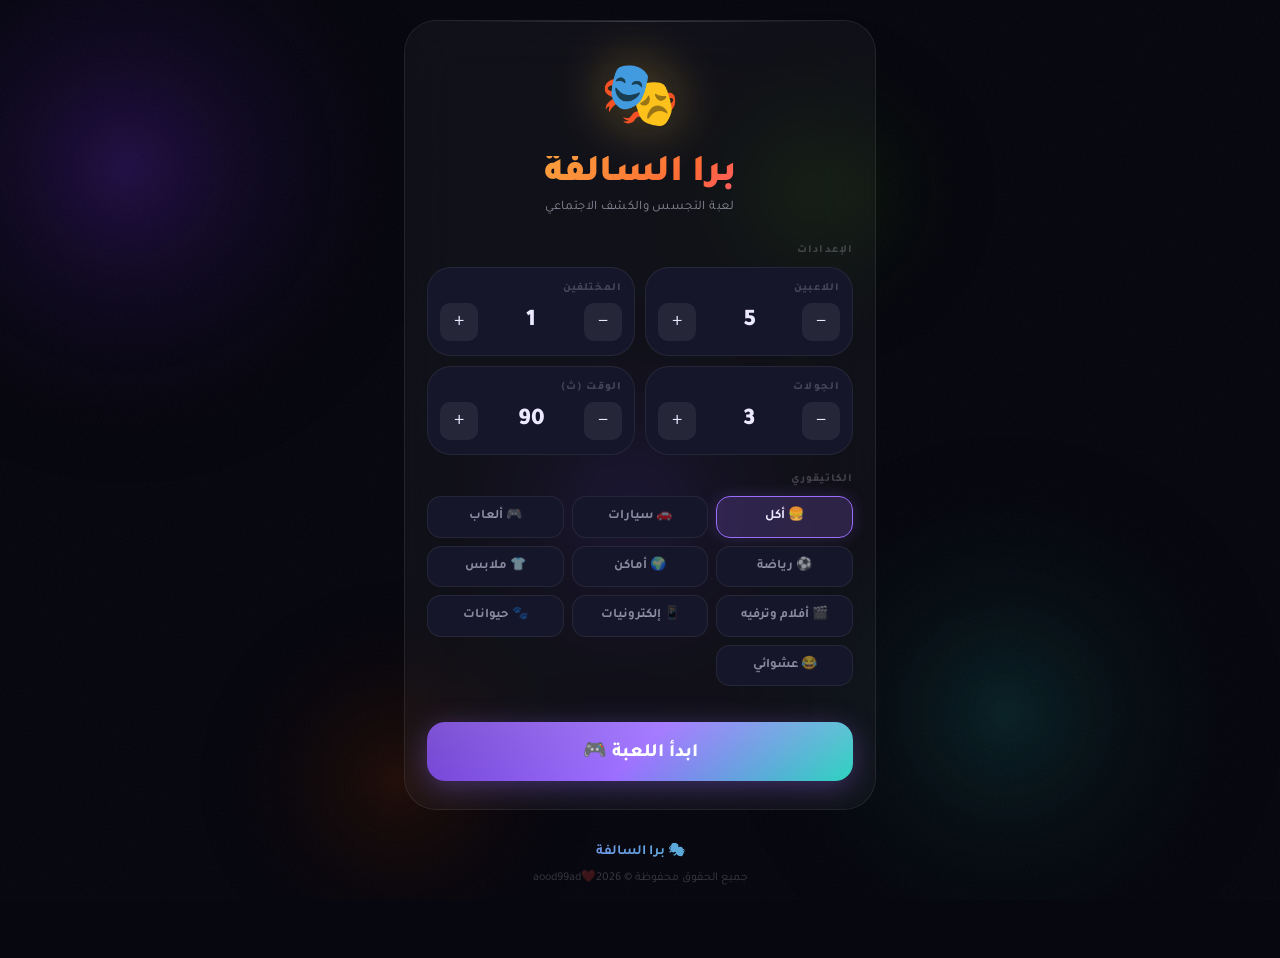
==== commit 7fac60b6: "Update index.html" ====
--- a/index.html
+++ b/index.html
@@ -373,7 +373,6 @@
     <div class="copy-brand">🎭 برا السالفة</div>
 
     <div>جميع الحقوق محفوظة © aood99ad❤️2026</div>
-    <div style="margin-top:4px;font-size:11px;">نسخة ٣.٠ — لعبة اجتماعية للجميع</div>
   </footer>
 </div>
 
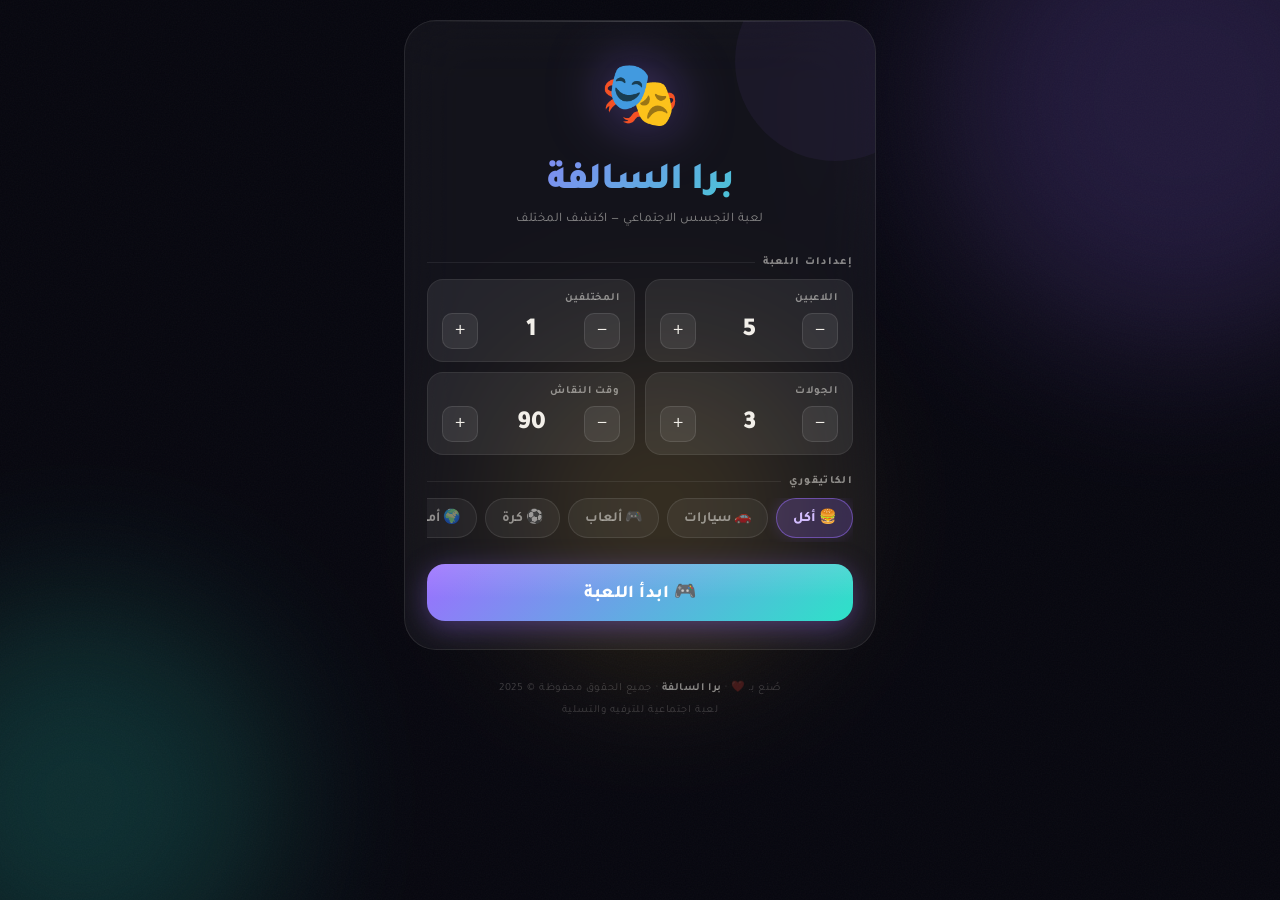
==== commit 6e1e736c: "Update index.html" ====
--- a/index.html
+++ b/index.html
@@ -9,583 +9,545 @@
 <style>
 :root{
   --bg:#07070f;
-  --s1:#0f0f1c;
-  --s2:#16162a;
-  --s3:#1e1e35;
-  --gold:#f5c842;
-  --orange:#ff6b35;
-  --purple:#9b6dff;
-  --teal:#2dd4bf;
-  --red:#ef4444;
-  --text:#ece9ff;
-  --t2:rgba(236,233,255,.55);
-  --t3:rgba(236,233,255,.22);
-  --r:16px;--r2:24px;--r3:32px;
+  --s1:#0e0e1c;
+  --s2:#14142a;
+  --s3:#1c1c38;
+  --acc1:#f0c040;
+  --acc2:#ff6a2f;
+  --acc3:#9b6fff;
+  --acc4:#2de2c8;
+  --acc5:#ff4d6d;
+  --text:#f2efe9;
+  --t2:rgba(242,239,233,0.52);
+  --t3:rgba(242,239,233,0.22);
+  --t4:rgba(242,239,233,0.08);
+  --rad:22px;
+  --rad2:32px;
+  --grd1:linear-gradient(135deg,#9b6fff,#2de2c8);
+  --grd2:linear-gradient(135deg,#f0c040,#ff6a2f);
+  --grd3:linear-gradient(135deg,#ff4d6d,#9b6fff);
 }
 *{margin:0;padding:0;box-sizing:border-box;-webkit-tap-highlight-color:transparent;}
-html{scroll-behavior:smooth;}
+html{font-size:16px;scroll-behavior:smooth;}
 body{
   font-family:'Tajawal',sans-serif;
-  background:var(--bg);
-  color:var(--text);
-  min-height:100vh;
-  display:flex;justify-content:center;
+  background:var(--bg);color:var(--text);
+  min-height:100vh;display:flex;
+  justify-content:center;align-items:flex-start;
   overflow-x:hidden;
 }
 
-/* BACKGROUND */
-#bg-canvas{position:fixed;inset:0;z-index:0;opacity:.6;}
-.noise-layer{
-  position:fixed;inset:0;z-index:1;
-  opacity:.025;
-  background-image:url("data:image/svg+xml,%3Csvg viewBox='0 0 512 512' xmlns='http://www.w3.org/2000/svg'%3E%3Cfilter id='n'%3E%3CfeTurbulence type='fractalNoise' baseFrequency='.75' numOctaves='4' stitchTiles='stitch'/%3E%3C/filter%3E%3Crect width='100%25' height='100%25' filter='url(%23n)'/%3E%3C/svg%3E");
-  pointer-events:none;
-}
+/* BG */
+.scene{position:fixed;inset:0;z-index:0;overflow:hidden;}
+.orb{position:absolute;border-radius:50%;filter:blur(80px);opacity:0.18;pointer-events:none;}
+.orb1{width:500px;height:500px;background:#9b6fff;top:-150px;right:-150px;animation:orbF1 14s ease-in-out infinite alternate;}
+.orb2{width:400px;height:400px;background:#2de2c8;bottom:-100px;left:-120px;animation:orbF2 18s ease-in-out infinite alternate;}
+.orb3{width:300px;height:300px;background:#f0c040;top:40%;left:40%;animation:orbF3 11s ease-in-out infinite alternate;}
+@keyframes orbF1{0%{transform:translate(0,0);}100%{transform:translate(-60px,80px);}}
+@keyframes orbF2{0%{transform:translate(0,0);}100%{transform:translate(80px,-60px);}}
+@keyframes orbF3{0%{transform:translate(0,0) scale(1);}100%{transform:translate(-40px,40px) scale(1.2);}}
+.grain{position:fixed;inset:0;z-index:1;pointer-events:none;opacity:0.035;
+  background-image:url("data:image/svg+xml,%3Csvg xmlns='http://www.w3.org/2000/svg' width='300' height='300'%3E%3Cfilter id='n'%3E%3CfeTurbulence type='fractalNoise' baseFrequency='0.75' numOctaves='4' stitchTiles='stitch'/%3E%3C/filter%3E%3Crect width='300' height='300' filter='url(%23n)'/%3E%3C/svg%3E");}
 
 /* WRAP */
-.wrap{
-  position:relative;z-index:2;
-  width:100%;max-width:500px;
-  padding:20px 14px 60px;
-  display:flex;flex-direction:column;gap:0;
-}
+.wrap{position:relative;z-index:2;width:100%;max-width:500px;padding:20px 14px 60px;}
 
 /* SCREEN ANIM */
-.screen{animation:sIn .42s cubic-bezier(.34,1.45,.64,1);}
-@keyframes sIn{from{opacity:0;transform:translateY(22px) scale(.97);}to{opacity:1;transform:none;}}
-
-/* GLASS CARD */
+.screen{animation:sIn 0.5s cubic-bezier(0.22,1,0.36,1);}
+@keyframes sIn{from{opacity:0;transform:translateY(28px) scale(0.96);}to{opacity:1;transform:none;}}
+
+/* CARD */
 .card{
-  background:rgba(255,255,255,.04);
-  border:1px solid rgba(255,255,255,.08);
-  border-radius:var(--r3);
-  backdrop-filter:blur(30px);
-  -webkit-backdrop-filter:blur(30px);
-  padding:28px 22px;
-  position:relative;overflow:hidden;
-}
-.card::after{
-  content:'';position:absolute;top:0;left:10%;right:10%;height:1px;
-  background:linear-gradient(90deg,transparent,rgba(255,255,255,.18),transparent);
-}
-
-/* HEADER */
+  background:rgba(255,255,255,0.045);
+  border:1px solid rgba(255,255,255,0.09);
+  border-radius:var(--rad2);
+  backdrop-filter:blur(32px);-webkit-backdrop-filter:blur(32px);
+  padding:28px 22px;position:relative;overflow:hidden;
+}
+.card-shine{
+  position:absolute;top:0;left:0;right:0;height:1px;
+  background:linear-gradient(90deg,transparent 0%,rgba(255,255,255,0.18) 50%,transparent 100%);
+}
+.card-glow{
+  position:absolute;top:-60px;right:-60px;width:200px;height:200px;
+  border-radius:50%;opacity:0.06;pointer-events:none;
+}
+
+/* LOGO */
 .logo-wrap{text-align:center;padding:8px 0 28px;}
 .logo-emoji{
-  font-size:64px;display:block;margin-bottom:10px;
-  filter:drop-shadow(0 0 28px rgba(245,200,66,.45));
-  animation:levitate 3.5s ease-in-out infinite;
-}
-@keyframes levitate{0%,100%{transform:translateY(0) rotate(-2deg);}50%{transform:translateY(-10px) rotate(2deg);}}
-.logo-title{
-  font-size:38px;font-weight:900;letter-spacing:-.5px;
-  background:linear-gradient(130deg,var(--gold) 0%,var(--orange) 60%,#ff3cac 100%);
-  -webkit-background-clip:text;-webkit-text-fill-color:transparent;background-clip:text;
-  line-height:1;
-}
-.logo-sub{font-size:13px;color:var(--t2);margin-top:6px;font-weight:400;letter-spacing:.03em;}
+  font-size:64px;display:block;margin-bottom:14px;
+  filter:drop-shadow(0 0 28px rgba(155,111,255,0.5));
+  animation:floaty 3.5s ease-in-out infinite;
+}
+@keyframes floaty{0%,100%{transform:translateY(0) rotate(-2deg);}50%{transform:translateY(-10px) rotate(2deg);}}
+.logo-name{
+  font-size:38px;font-weight:900;letter-spacing:-1px;
+  background:var(--grd1);-webkit-background-clip:text;-webkit-text-fill-color:transparent;background-clip:text;
+}
+.logo-tagline{font-size:13px;color:var(--t2);margin-top:6px;font-weight:400;letter-spacing:0.04em;}
 
 /* SECTION LABEL */
-.slabel{
-  font-size:11px;font-weight:800;text-transform:uppercase;
-  letter-spacing:.1em;color:var(--t3);margin-bottom:10px;
-}
+.sec-lbl{
+  font-size:11px;font-weight:800;letter-spacing:0.12em;
+  text-transform:uppercase;color:var(--t2);
+  margin-bottom:10px;display:flex;align-items:center;gap:8px;
+}
+.sec-lbl::after{content:'';flex:1;height:1px;background:var(--t4);}
 
 /* STEPPER */
-.stepper-grid{display:grid;grid-template-columns:1fr 1fr;gap:10px;margin-bottom:18px;}
-.stepper-box{background:var(--s2);border:1px solid rgba(255,255,255,.07);border-radius:var(--r2);padding:14px 12px;}
-.stepper-box .slabel{margin-bottom:8px;}
-.stepper-row{display:flex;align-items:center;justify-content:space-between;gap:6px;}
+.steppers{display:grid;grid-template-columns:1fr 1fr;gap:10px;margin-bottom:20px;}
+.stepper-box{
+  background:var(--t4);border:1px solid rgba(255,255,255,0.07);
+  border-radius:16px;padding:12px 14px;
+}
+.stepper-lbl{font-size:11px;font-weight:700;letter-spacing:0.08em;text-transform:uppercase;color:var(--t2);margin-bottom:8px;}
+.stepper-row{display:flex;align-items:center;justify-content:space-between;}
 .step-btn{
-  width:38px;height:38px;border-radius:10px;border:none;
-  background:rgba(255,255,255,.07);color:var(--text);
-  font-size:20px;cursor:pointer;transition:background .15s,transform .1s;
-  font-family:'Tajawal',sans-serif;display:flex;align-items:center;justify-content:center;
-}
-.step-btn:hover{background:rgba(255,255,255,.13);}
-.step-btn:active{transform:scale(.9);}
-.step-val{font-size:24px;font-weight:900;color:var(--text);min-width:28px;text-align:center;}
+  width:36px;height:36px;border-radius:10px;border:1px solid rgba(255,255,255,0.1);
+  background:rgba(255,255,255,0.07);color:var(--text);font-size:20px;
+  cursor:pointer;transition:background 0.15s,transform 0.1s;
+  display:flex;align-items:center;justify-content:center;line-height:1;
+  font-family:'Tajawal',sans-serif;
+}
+.step-btn:hover{background:rgba(255,255,255,0.14);}
+.step-btn:active{transform:scale(0.88);}
+.step-val{font-size:26px;font-weight:900;min-width:40px;text-align:center;}
 
 /* CATEGORY */
 .cat-scroll{
-  display:grid;grid-template-columns:repeat(3,1fr);
-  gap:8px;margin-bottom:18px;
-}
-.cat-btn{
-  padding:10px 6px;border-radius:14px;
-  border:1px solid rgba(255,255,255,.07);
-  background:var(--s2);
-  color:var(--t2);font-size:13px;font-weight:600;
+  display:flex;gap:8px;overflow-x:auto;padding-bottom:4px;margin-bottom:8px;
+  scrollbar-width:none;-ms-overflow-style:none;
+}
+.cat-scroll::-webkit-scrollbar{display:none;}
+.cat-chip{
+  flex-shrink:0;padding:9px 16px;border-radius:50px;
+  border:1px solid rgba(255,255,255,0.09);
+  background:rgba(255,255,255,0.05);
+  color:var(--t2);font-size:14px;font-weight:600;
   font-family:'Tajawal',sans-serif;cursor:pointer;
-  transition:all .2s;text-align:center;line-height:1.5;
-}
-.cat-btn:hover{background:var(--s3);color:var(--text);}
-.cat-btn.active{
-  background:rgba(155,109,255,.2);
-  border-color:var(--purple);color:var(--text);
-  box-shadow:0 0 16px rgba(155,109,255,.2);
-}
-
-/* BIG BUTTON */
+  transition:all 0.2s;white-space:nowrap;
+}
+.cat-chip:hover{background:rgba(255,255,255,0.1);color:var(--text);}
+.cat-chip.on{
+  background:rgba(155,111,255,0.22);
+  border-color:rgba(155,111,255,0.5);
+  color:#d4beff;font-weight:800;
+  box-shadow:0 0 16px rgba(155,111,255,0.18);
+}
+
+/* MAIN BTN */
 .btn{
   width:100%;padding:16px;border:none;border-radius:18px;
-  font-size:19px;font-weight:800;font-family:'Tajawal',sans-serif;
-  cursor:pointer;transition:transform .15s,box-shadow .2s,opacity .15s;
-  position:relative;overflow:hidden;
+  color:#fff;font-size:18px;font-weight:800;
+  font-family:'Tajawal',sans-serif;cursor:pointer;
+  transition:transform 0.15s,box-shadow 0.2s,opacity 0.15s;
+  position:relative;overflow:hidden;margin-top:14px;
+  letter-spacing:0.02em;
 }
 .btn::before{
   content:'';position:absolute;inset:0;
-  background:linear-gradient(rgba(255,255,255,.12),transparent);
-  border-radius:inherit;pointer-events:none;
+  background:linear-gradient(180deg,rgba(255,255,255,0.13) 0%,transparent 60%);
+  pointer-events:none;
 }
 .btn:hover{transform:translateY(-2px);}
-.btn:active{transform:scale(.97);opacity:.9;}
-.btn-primary{
-  background:linear-gradient(135deg,#6c3bcc,#9b6dff 50%,#2dd4bf);
-  color:#fff;box-shadow:0 6px 28px rgba(155,109,255,.35);margin-top:18px;
-}
-.btn-primary:hover{box-shadow:0 10px 36px rgba(155,109,255,.5);}
-.btn-gold{
-  background:linear-gradient(135deg,#b8860b,#f5c842 50%,#ffed8a);
-  color:#1a1000;box-shadow:0 6px 24px rgba(245,200,66,.3);margin-top:12px;
-}
-.btn-danger{
-  background:linear-gradient(135deg,#991b1b,#ef4444);
-  color:#fff;box-shadow:0 6px 24px rgba(239,68,68,.3);margin-top:12px;
-}
+.btn:active{transform:scale(0.97);opacity:0.9;}
+.btn-primary{background:var(--grd1);box-shadow:0 6px 28px rgba(155,111,255,0.38);}
+.btn-primary:hover{box-shadow:0 10px 36px rgba(155,111,255,0.5);}
+.btn-gold{background:var(--grd2);box-shadow:0 6px 28px rgba(240,192,64,0.35);}
+.btn-red{background:var(--grd3);box-shadow:0 6px 24px rgba(255,77,109,0.35);}
 .btn-ghost{
-  background:rgba(255,255,255,.06);
-  border:1px solid rgba(255,255,255,.1);
-  color:var(--t2);font-size:15px;margin-top:8px;
-}
-.btn-ghost:hover{background:rgba(255,255,255,.1);color:var(--text);}
-
-/* PILL BADGE */
-.pill{
-  display:inline-flex;align-items:center;gap:5px;
-  padding:5px 14px;border-radius:99px;font-size:12px;font-weight:700;
-  text-transform:uppercase;letter-spacing:.06em;
-}
-.pill-purple{background:rgba(155,109,255,.15);border:1px solid rgba(155,109,255,.3);color:var(--purple);}
-.pill-gold{background:rgba(245,200,66,.12);border:1px solid rgba(245,200,66,.28);color:var(--gold);}
-.pill-teal{background:rgba(45,212,191,.12);border:1px solid rgba(45,212,191,.28);color:var(--teal);}
+  background:rgba(255,255,255,0.07);
+  border:1px solid rgba(255,255,255,0.12);
+  box-shadow:none;color:var(--text);font-weight:700;font-size:16px;
+}
+.btn-ghost:hover{background:rgba(255,255,255,0.12);}
 
 /* PROGRESS */
-.prog-wrap{margin-bottom:20px;}
-.prog-meta{display:flex;justify-content:space-between;font-size:12px;color:var(--t2);margin-bottom:7px;font-weight:700;}
-.prog-track{height:5px;background:rgba(255,255,255,.07);border-radius:99px;overflow:hidden;}
-.prog-fill{height:100%;border-radius:99px;background:linear-gradient(90deg,var(--purple),var(--teal));transition:width .5s cubic-bezier(.34,1.45,.64,1);}
-
-/* PLAYER SCREEN */
-.player-tag{text-align:center;margin-bottom:6px;}
-.player-num{font-size:48px;font-weight:900;text-align:center;line-height:1;margin-bottom:24px;}
-
-.reveal-card{
-  height:210px;border-radius:22px;
+.prog-wrap{margin-bottom:22px;}
+.prog-meta{display:flex;justify-content:space-between;font-size:12px;font-weight:700;color:var(--t2);margin-bottom:8px;text-transform:uppercase;letter-spacing:0.05em;}
+.prog-track{height:5px;background:rgba(255,255,255,0.07);border-radius:99px;overflow:hidden;}
+.prog-fill{height:100%;border-radius:99px;background:var(--grd1);transition:width 0.6s cubic-bezier(0.34,1.56,0.64,1);}
+
+/* ROUND PILL */
+.round-pill{
+  display:inline-flex;align-items:center;gap:6px;
+  padding:5px 14px;border-radius:99px;
+  background:rgba(155,111,255,0.12);border:1px solid rgba(155,111,255,0.28);
+  color:#c4a7ff;font-size:12px;font-weight:800;letter-spacing:0.06em;
+  text-transform:uppercase;margin-bottom:18px;
+}
+
+/* PLAYER REVEAL */
+.player-tag{
+  display:inline-flex;align-items:center;gap:6px;
+  background:rgba(240,192,64,0.1);border:1px solid rgba(240,192,64,0.25);
+  border-radius:99px;padding:5px 14px;
+  font-size:12px;font-weight:800;color:var(--acc1);
+  text-transform:uppercase;letter-spacing:0.07em;margin-bottom:10px;
+}
+.player-big{font-size:44px;font-weight:900;line-height:1;margin-bottom:28px;letter-spacing:-1px;}
+
+/* FLIP */
+.flip{
+  height:210px;border-radius:24px;
   display:flex;flex-direction:column;align-items:center;justify-content:center;
   gap:10px;cursor:pointer;user-select:none;
-  transition:transform .15s;position:relative;overflow:hidden;
-  margin:4px 0 24px;
-}
-.reveal-card:active{transform:scale(.96);}
-
-.rc-hidden{
-  background:var(--s2);
-  border:2px dashed rgba(255,255,255,.14);
-}
-.rc-hidden .rch-icon{font-size:44px;animation:tap 2s ease-in-out infinite;}
-@keyframes tap{0%,100%{transform:scale(1) translateY(0);}40%{transform:scale(1.15) translateY(-4px);}60%{transform:scale(.95) translateY(2px);}}
-.rc-hidden .rch-text{font-size:16px;color:var(--t2);font-weight:500;}
-.rc-hidden .rch-sub{font-size:12px;color:var(--t3);}
-
-.rc-shown{
-  background:linear-gradient(145deg,#1a0d40,#0d2a38,#0a1a2e);
-  border:1px solid rgba(255,255,255,.1);
-  box-shadow:0 20px 60px rgba(0,0,0,.5),inset 0 1px 0 rgba(255,255,255,.1);
-}
-.rc-shown::before{
-  content:'';position:absolute;inset:0;
-  background:radial-gradient(circle at 25% 25%,rgba(155,109,255,.2),transparent 55%),
-             radial-gradient(circle at 75% 75%,rgba(45,212,191,.15),transparent 55%);
-}
-.rc-shown .rcs-lbl{position:relative;font-size:11px;font-weight:800;text-transform:uppercase;letter-spacing:.12em;color:var(--teal);opacity:.75;}
-.rc-shown .rcs-word{position:relative;font-size:48px;font-weight:900;letter-spacing:-1px;animation:wordBounce .4s cubic-bezier(.34,1.56,.64,1);}
-@keyframes wordBounce{from{transform:scale(.4) rotate(-5deg);opacity:0;}to{transform:none;opacity:1;}}
-.rc-shown .rcs-hint{position:relative;font-size:11px;color:var(--t2);}
-
-/* OUTSIDER badge inside word card */
-.outsider-glow{
-  position:absolute;inset:0;
-  background:radial-gradient(circle at 70% 30%,rgba(239,68,68,.12),transparent 60%);
-  pointer-events:none;
-}
+  transition:transform 0.15s,box-shadow 0.2s;
+  margin:4px 0 24px;position:relative;overflow:hidden;
+}
+.flip:active{transform:scale(0.97);}
+.flip-lock{
+  background:rgba(255,255,255,0.03);
+  border:2px dashed rgba(255,255,255,0.14);
+}
+.flip-lock .fl-ico{font-size:44px;animation:pulse2 2.8s ease-in-out infinite;}
+@keyframes pulse2{0%,100%{transform:scale(1);opacity:0.7;}50%{transform:scale(1.12);opacity:1;}}
+.flip-lock .fl-txt{font-size:16px;color:var(--t2);font-weight:600;}
+.flip-open{
+  background:linear-gradient(145deg,#1a0d44,#0d2a3a);
+  border:1px solid rgba(255,255,255,0.1);
+  box-shadow:0 20px 60px rgba(0,0,0,0.5),inset 0 1px 0 rgba(255,255,255,0.1);
+}
+.flip-open::before{
+  content:'';position:absolute;
+  width:200px;height:200px;border-radius:50%;
+  background:radial-gradient(circle,rgba(155,111,255,0.25),transparent 70%);
+  top:-40px;left:-40px;pointer-events:none;
+}
+.flip-open::after{
+  content:'';position:absolute;
+  width:150px;height:150px;border-radius:50%;
+  background:radial-gradient(circle,rgba(45,226,200,0.15),transparent 70%);
+  bottom:-30px;right:-30px;pointer-events:none;
+}
+.fo-badge{position:relative;font-size:11px;font-weight:800;letter-spacing:0.12em;text-transform:uppercase;color:var(--acc4);opacity:0.8;}
+.fo-word{position:relative;font-size:48px;font-weight:900;letter-spacing:-1px;animation:wPop 0.45s cubic-bezier(0.34,1.56,0.64,1);}
+@keyframes wPop{from{transform:scale(0.4) rotate(-8deg);opacity:0;}to{transform:none;opacity:1;}}
+.fo-hint{position:relative;font-size:12px;color:var(--t2);}
 
 /* TIMER */
-.timer-section{display:flex;flex-direction:column;align-items:center;margin-bottom:18px;}
-.timer-svg-wrap{position:relative;width:130px;height:130px;}
-.timer-svg-wrap svg{transform:rotate(-90deg);}
-.timer-inner{
-  position:absolute;inset:0;display:flex;flex-direction:column;
-  align-items:center;justify-content:center;
-}
-.timer-num{font-size:36px;font-weight:900;line-height:1;}
-.timer-lbl{font-size:10px;color:var(--t2);text-transform:uppercase;letter-spacing:.08em;margin-top:1px;}
+.timer-outer{display:flex;justify-content:center;margin-bottom:22px;}
+.timer-ring{position:relative;width:120px;height:120px;}
+.timer-ring svg{transform:rotate(-90deg);}
+.timer-mid{position:absolute;inset:0;display:flex;flex-direction:column;align-items:center;justify-content:center;}
+.t-num{font-size:34px;font-weight:900;line-height:1;}
+.t-lbl{font-size:10px;color:var(--t2);text-transform:uppercase;letter-spacing:0.1em;margin-top:2px;}
 
 /* HINTS */
-.hints-grid{display:grid;grid-template-columns:1fr 1fr;gap:8px;margin:12px 0 18px;}
-.hint-item{
-  padding:11px 10px;border-radius:13px;
-  border:1px solid rgba(255,255,255,.08);
-  background:var(--s2);
-  font-size:13px;color:var(--t2);
-  cursor:pointer;transition:all .2s;
-  font-family:'Tajawal',sans-serif;text-align:center;
-}
-.hint-item:hover{background:var(--s3);color:var(--text);}
-.hint-item.used{
-  background:rgba(45,212,191,.07);
-  border-color:rgba(45,212,191,.2);
-  color:rgba(45,212,191,.5);
-  text-decoration:line-through;pointer-events:none;
-}
-
-/* DISCUSSION HEADER */
-.disc-header{
-  display:flex;align-items:center;justify-content:space-between;margin-bottom:16px;
-}
-
-/* REVEAL */
-.outsider-reveal{
+.hints-g{display:grid;grid-template-columns:1fr 1fr;gap:8px;margin-bottom:18px;}
+.h-pill{
+  padding:10px;border-radius:12px;
+  border:1px solid rgba(255,255,255,0.08);background:rgba(255,255,255,0.04);
+  color:var(--t2);font-size:13px;font-family:'Tajawal',sans-serif;
+  cursor:pointer;transition:all 0.18s;text-align:center;
+}
+.h-pill:hover{background:rgba(255,255,255,0.09);color:var(--text);}
+.h-pill.done{
+  background:rgba(45,226,200,0.07);border-color:rgba(45,226,200,0.22);
+  color:var(--acc4);text-decoration:line-through;opacity:0.45;pointer-events:none;
+}
+
+/* OUTSIDER */
+.out-card{
+  display:flex;align-items:center;gap:14px;
+  background:rgba(255,77,109,0.08);border:1px solid rgba(255,77,109,0.22);
+  border-radius:18px;padding:16px;margin-bottom:10px;
+  animation:sIn 0.4s ease;
+}
+.out-ava{
+  width:52px;height:52px;border-radius:14px;flex-shrink:0;
+  background:rgba(255,77,109,0.18);
+  display:flex;align-items:center;justify-content:center;font-size:26px;
+}
+.out-name{font-size:20px;font-weight:900;}
+.out-sub{font-size:13px;color:rgba(255,130,130,0.7);margin-top:2px;}
+
+/* WORD COMPARE */
+.wc{display:grid;grid-template-columns:1fr 1fr;gap:10px;margin:14px 0;}
+.wb{border-radius:16px;padding:16px 10px;text-align:center;}
+.wb-n{background:rgba(45,226,200,0.08);border:1px solid rgba(45,226,200,0.22);}
+.wb-o{background:rgba(255,77,109,0.08);border:1px solid rgba(255,77,109,0.22);}
+.wb-lbl{font-size:10px;font-weight:800;text-transform:uppercase;letter-spacing:0.1em;opacity:0.65;margin-bottom:6px;}
+.wb-val{font-size:22px;font-weight:900;}
+.wb-n .wb-lbl,.wb-n .wb-val{color:var(--acc4);}
+.wb-o .wb-lbl,.wb-o .wb-val{color:#ff8fa3;}
+
+/* VOTE */
+.vote-box{
+  background:rgba(255,255,255,0.03);border:1px solid rgba(255,255,255,0.07);
+  border-radius:18px;padding:16px;margin:14px 0;
+}
+.vote-ttl{font-size:13px;font-weight:700;color:var(--t2);text-align:center;margin-bottom:12px;}
+.vote-g{display:flex;flex-wrap:wrap;gap:8px;justify-content:center;}
+.vbtn{
+  padding:8px 18px;border-radius:12px;
+  border:1px solid rgba(255,255,255,0.1);background:rgba(255,255,255,0.05);
+  color:var(--t2);font-size:14px;font-weight:700;
+  font-family:'Tajawal',sans-serif;cursor:pointer;transition:all 0.18s;
+}
+.vbtn:hover{background:rgba(255,255,255,0.1);color:var(--text);}
+.vbtn.on{background:rgba(240,192,64,0.15);border-color:rgba(240,192,64,0.4);color:var(--acc1);}
+
+/* SCORES */
+.s-list{margin:14px 0;}
+.s-row{
   display:flex;align-items:center;gap:12px;
-  padding:16px;border-radius:18px;
-  background:rgba(239,68,68,.08);border:1px solid rgba(239,68,68,.22);
-  margin-bottom:10px;animation:sIn .4s ease;
-}
-.or-avatar{
-  width:50px;height:50px;border-radius:14px;flex-shrink:0;
-  background:rgba(239,68,68,.18);display:flex;align-items:center;justify-content:center;font-size:22px;
-}
-.or-name{font-size:19px;font-weight:800;}
-.or-sub{font-size:12px;color:rgba(255,110,110,.65);margin-top:2px;}
-
-.words-grid{display:grid;grid-template-columns:1fr 1fr;gap:10px;margin:14px 0;}
-.word-box{border-radius:16px;padding:16px 10px;text-align:center;}
-.wb-n{background:rgba(45,212,191,.08);border:1px solid rgba(45,212,191,.22);}
-.wb-o{background:rgba(239,68,68,.08);border:1px solid rgba(239,68,68,.22);}
-.wb-lbl{font-size:10px;font-weight:800;text-transform:uppercase;letter-spacing:.08em;margin-bottom:6px;}
-.wb-n .wb-lbl{color:var(--teal);}
-.wb-o .wb-lbl{color:#f87171;}
-.wb-val{font-size:24px;font-weight:900;}
-.wb-n .wb-val{color:var(--teal);}
-.wb-o .wb-val{color:#f87171;}
-
-.vote-section{
-  background:var(--s2);border:1px solid rgba(255,255,255,.07);
-  border-radius:18px;padding:16px;margin:14px 0;
-}
-.vote-title{font-size:13px;font-weight:700;color:var(--t2);margin-bottom:12px;text-align:center;}
-.vote-grid{display:flex;flex-wrap:wrap;gap:8px;justify-content:center;}
-.vote-btn{
-  padding:8px 16px;border-radius:12px;
-  border:1px solid rgba(255,255,255,.09);
-  background:rgba(255,255,255,.05);
-  color:var(--t2);font-size:14px;font-weight:600;
-  font-family:'Tajawal',sans-serif;cursor:pointer;transition:all .2s;
-}
-.vote-btn:hover{background:rgba(255,255,255,.1);color:var(--text);}
-.vote-btn.on{background:rgba(245,200,66,.15);border-color:rgba(245,200,66,.4);color:var(--gold);}
-
-.info-box{
-  background:rgba(45,212,191,.06);border:1px solid rgba(45,212,191,.14);
+  padding:14px 16px;border-radius:16px;margin-bottom:8px;
+  background:rgba(255,255,255,0.03);border:1px solid rgba(255,255,255,0.06);
+  transition:all 0.3s;
+}
+.s-row.g1{background:rgba(240,192,64,0.07);border-color:rgba(240,192,64,0.22);}
+.s-row.g2{background:rgba(192,192,192,0.05);border-color:rgba(192,192,192,0.15);}
+.s-row.g3{background:rgba(205,127,50,0.06);border-color:rgba(205,127,50,0.18);}
+.s-rank{font-size:22px;width:32px;text-align:center;flex-shrink:0;}
+.s-name{flex:1;font-size:16px;font-weight:700;}
+.s-pts{
+  background:rgba(255,255,255,0.07);
+  border-radius:99px;padding:4px 14px;
+  font-size:14px;font-weight:900;color:var(--acc1);
+}
+
+/* WINNER */
+.winner{
+  text-align:center;padding:30px 20px;
+  background:linear-gradient(145deg,rgba(240,192,64,0.09),rgba(155,111,255,0.07));
+  border:1px solid rgba(240,192,64,0.18);border-radius:24px;margin-bottom:20px;
+  animation:sIn 0.6s cubic-bezier(0.34,1.56,0.64,1);
+}
+.w-crown{font-size:58px;display:block;animation:floaty 2.5s ease-in-out infinite;margin-bottom:8px;filter:drop-shadow(0 0 20px rgba(240,192,64,0.5));}
+.w-sub{font-size:12px;font-weight:800;text-transform:uppercase;letter-spacing:0.1em;color:var(--t2);}
+.w-name{font-size:38px;font-weight:900;color:var(--acc1);margin:6px 0;letter-spacing:-0.5px;}
+.w-pts{font-size:15px;color:var(--t2);}
+
+/* INFO BOX */
+.info{
+  background:rgba(45,226,200,0.05);border:1px solid rgba(45,226,200,0.14);
   border-radius:12px;padding:12px 14px;font-size:12px;
-  color:rgba(45,212,191,.75);line-height:1.9;margin:12px 0;
-}
-
-/* SCOREBOARD */
-.score-list{margin:16px 0;display:flex;flex-direction:column;gap:8px;}
-.score-row{
-  display:flex;align-items:center;gap:12px;
-  padding:14px 16px;border-radius:16px;
-  background:var(--s2);border:1px solid rgba(255,255,255,.06);
-  transition:all .3s;
-}
-.score-row.r1{
-  background:rgba(245,200,66,.08);border-color:rgba(245,200,66,.22);
-}
-.s-rank{font-size:22px;width:30px;text-align:center;flex-shrink:0;}
-.s-name{flex:1;font-size:15px;font-weight:700;}
-.s-pts{
-  padding:5px 14px;border-radius:99px;
-  font-size:14px;font-weight:900;
-  background:rgba(255,255,255,.08);color:var(--gold);
-}
-.score-row.r1 .s-pts{background:rgba(245,200,66,.18);}
-
-/* WINNER */
-.winner-card{
-  text-align:center;padding:28px 20px;border-radius:22px;
-  background:linear-gradient(135deg,rgba(245,200,66,.08),rgba(255,107,53,.06));
-  border:1px solid rgba(245,200,66,.18);margin-bottom:18px;
-  animation:sIn .5s cubic-bezier(.34,1.45,.64,1);
-}
-.w-crown{font-size:56px;display:block;margin-bottom:8px;animation:levitate 2.5s ease-in-out infinite;}
-.w-label{font-size:12px;font-weight:800;text-transform:uppercase;letter-spacing:.1em;color:var(--t2);}
-.w-name{font-size:38px;font-weight:900;color:var(--gold);margin:4px 0 2px;line-height:1;}
-.w-pts{font-size:15px;color:var(--t2);}
-
-/* CONFETTI DOTS */
-.confetti-wrap{position:fixed;inset:0;pointer-events:none;z-index:999;overflow:hidden;}
-.dot{position:absolute;width:8px;height:8px;border-radius:2px;opacity:0;}
-
-/* DIVIDER */
-.hr{height:1px;background:rgba(255,255,255,.06);margin:18px 0;}
+  color:rgba(45,226,200,0.8);line-height:2;margin:10px 0;
+}
 
 /* FOOTER */
 .footer{
-  text-align:center;padding:28px 0 8px;
-  font-size:12px;color:var(--t3);line-height:2;
-}
-.footer a{color:var(--t2);text-decoration:none;}
-.footer .copy-brand{
-  font-size:14px;font-weight:700;color:var(--t2);
-  background:linear-gradient(90deg,var(--purple),var(--teal));
-  -webkit-background-clip:text;-webkit-text-fill-color:transparent;background-clip:text;
-}
-
-/* MISC */
+  text-align:center;margin-top:28px;
+  font-size:11px;color:var(--t3);letter-spacing:0.05em;line-height:2;
+}
+.footer strong{color:var(--t2);font-weight:700;}
+
+/* DIVIDER */
+.div{height:1px;background:var(--t4);margin:18px 0;}
+
+/* CENTER */
 .tc{text-align:center;}
 .mb4{margin-bottom:4px;}
-.mb8{margin-bottom:8px;}
-.mb16{margin-bottom:16px;}
-.mb20{margin-bottom:20px;}
-.mt8{margin-top:8px;}
-.mt12{margin-top:12px;}
-.w100{width:100%;}
-.flex-between{display:flex;justify-content:space-between;align-items:center;}
+.mb12{margin-bottom:12px;}
+.mb18{margin-bottom:18px;}
 </style>
 </head>
 <body>
-<canvas id="bg-canvas"></canvas>
-<div class="noise-layer"></div>
-<div class="wrap">
-  <div id="app"></div>
-  <footer class="footer">
-    <div class="copy-brand">🎭 برا السالفة</div>
-
-    <div>جميع الحقوق محفوظة © aood99ad❤️2026</div>
-  </footer>
+<div class="scene">
+  <div class="orb orb1"></div>
+  <div class="orb orb2"></div>
+  <div class="orb orb3"></div>
 </div>
-
-<div class="confetti-wrap" id="confetti"></div>
+<div class="grain"></div>
+<div class="wrap"><div id="app"></div></div>
 
 <script>
-/* ══════════════════════════════════════
-   ANIMATED BACKGROUND
-══════════════════════════════════════ */
-(function(){
-  const canvas=document.getElementById('bg-canvas');
-  const ctx=canvas.getContext('2d');
-  let W,H,orbs=[];
-  const ORBS=[
-    {x:.15,y:.15,r:320,c:'#4a1d96',sp:.0003},
-    {x:.82,y:.75,r:280,c:'#0e4a4a',sp:.0005},
-    {x:.5,y:.5,r:220,c:'#2d1b69',sp:.0004},
-    {x:.7,y:.15,r:180,c:'#1a3a0a',sp:.0006},
-    {x:.25,y:.8,r:200,c:'#4a1a00',sp:.0003},
-  ];
-  function resize(){W=canvas.width=window.innerWidth;H=canvas.height=window.innerHeight;}
-  resize();window.addEventListener('resize',resize);
-  let t=0;
-  function draw(){
-    ctx.clearRect(0,0,W,H);
-    ORBS.forEach((o,i)=>{
-      const ox=o.x*W+Math.sin(t*o.sp*W+i)*80;
-      const oy=o.y*H+Math.cos(t*o.sp*H+i*1.3)*60;
-      const g=ctx.createRadialGradient(ox,oy,0,ox,oy,o.r);
-      g.addColorStop(0,o.c+'aa');g.addColorStop(1,'transparent');
-      ctx.beginPath();ctx.arc(ox,oy,o.r,0,Math.PI*2);
-      ctx.fillStyle=g;ctx.fill();
-    });
-    t++;requestAnimationFrame(draw);
-  }
-  draw();
-})();
-
-/* ══════════════════════════════════════
-   DATA — MASSIVE WORD BANK
-══════════════════════════════════════ */
+/* ══════════════════════════════════════════════
+   WORD BANK — 40+ pairs per category
+══════════════════════════════════════════════ */
 const CATS={
 "🍔 أكل":[
   ["برجر","شاورما"],["بيتزا","فطيرة"],["كبسة","مندي"],["قهوة","شاي"],
   ["دونات","كوكيز"],["كولا","بيبسي"],["سوشي","روبيان"],["بطاطس مقلية","بطاطس مشوية"],
-  ["آيس كريم","جيلاتو"],["شوكولاته","كاراميل"],["حليب","عصير برتقال"],["تشيز كيك","تيراميسو"],
-  ["ويفر","كيت كات"],["رز","معكرونة"],["برياني","مكبوس"],["فلافل","شاورما دجاج"],
-  ["كنافة","بقلاوة"],["لحم مشوي","دجاج مشوي"],["هوت دوج","ساندويتش"],["سمبوسة","كبة"],
-  ["تمر","زبيب"],["مانجو","فراولة"],["خبز","كرواسون"],["لبن","زبادي"],
-  ["معصوب","رقاق"],["جريش","هريسة"],["مطبق","مرقوق"],["حريرة","فول"],
-  ["ماكدونالدز","برجر كينج"],["كنتاكي","الطازج"],["ستاربكس","دانكن"],
-  ["نوتيلا","لوتس"],["شيبس","بسكويت"],["عصيدة","أسيدة"],["بف باستري","كريب"],
+  ["آيس كريم","جيلاتو"],["شوكولاته","كاراميل"],["تشيز كيك","تيراميسو"],["ويفر","كيت كات"],
+  ["رز","معكرونة"],["فلافل","كباب"],["لحم","دجاج"],["خبز","كرواسون"],
+  ["عسل","مربى"],["زبدة","جبنة"],["تمر","زبيب"],["مافن","كب كيك"],
+  ["لاتيه","كابتشينو"],["موز","تفاحة"],["مانجو","فراولة"],["عصير برتقال","عصير تفاح"],
+  ["سمبوسة","بريك"],["هريس","جريش"],["مطبق","بنكاك"],["ورق عنب","محشي"],
+  ["حمص","فول"],["باذنجان","كوسا"],["سمك","ربيان"],["لقيمات","زلابية"],
+  ["بسبوسة","كنافة"],["مهلبية","أم علي"],["ماكرون","إيكلير"],["تاكو","بريتو"],
+  ["رامن","أودون"],["ستيك","كوتليت"],["لازانيا","مسقعة"],["باييا","ريزوتو"],
+  ["جوز هند","بطيخ"],["خوخ","كيوي"],["ثوم","بصل"],["زيتون","خيار"],
 ],
 "🚗 سيارات":[
-  ["كامري","اكورد"],["مرسيدس","لكزس"],["ددسن","هايلكس"],["موستنق","كامارو"],
-  ["جي كلاس","رنج روفر"],["لامبورغيني","فيراري"],["بورش","ماكلارين"],
-  ["تويوتا","هوندا"],["BMW","اودي"],["باترول","لاند كروزر"],
-  ["شيفروليه","دودج"],["كيا","هيونداي"],["فورد","جيب"],
-  ["تسلا موديل 3","تسلا موديل Y"],["ماتيز","ألتو"],["رولز رويس","بنتلي"],
-  ["ميتسوبيشي","سوبارو"],["مازدا","نيسان"],["سيتروان","بيجو"],
-  ["سيارة سباق","سيارة عائلية"],["بكاب","SUV"],["هايبرد","كهربائية"],
-  ["كورفيت","فايبر"],["ديهاتسو","سوزوكي"],["اوبل","فولكسفاغن"],
+  ["كامري","أكورد"],["مرسيدس","لكزس"],["ددسن","هايلكس"],["موستنق","كامارو"],
+  ["جي كلاس","رنج روفر"],["لامبورغيني","فيراري"],["بورش","ماكلارين"],["تويوتا","هوندا"],
+  ["BMW","أودي"],["باترول","لاند كروزر"],["شيفروليه","فورد"],["كيا","هيونداي"],
+  ["فولفو","جاغوار"],["بنتلي","رولز رويس"],["تسلا","ريفيان"],["مازدا","متسوبيشي"],
+  ["رينو","بيجو"],["فيات","سيات"],["سوبارو","سوزوكي"],["جيب","إنفيتي"],
+  ["لينكون","كاديلاك"],["أكورا","جنسيس"],["بوجاتي","كونيغسيق"],["آستون مارتن","ماكلارين"],
+  ["ألفا روميو","ماسيراتي"],["برامبو","ألبينا"],["سياره هجين","سياره كهربائيه"],
+  ["سيدان","SUV"],["كوبيه","كابريوليه"],["بيك أب","ميني فان"],
 ],
 "🎮 ألعاب":[
-  ["ماينكرافت","روبلوكس"],["فالورانت","كود"],["فيفا","بيس"],["GTA","ريد ديد"],
-  ["فورتنايت","ببجي"],["ليج اوف ليجندز","دوتا 2"],["أمينج أس","بوبجي موبايل"],
-  ["زيلدا","ماريو"],["هوقورتس","إيلدن رينج"],["ببجي","فري فاير"],
-  ["هيلو","كول أوف ديوتي"],["ديستيني","أبيكس ليجندز"],["أوفرووتش","تيم فورتريس"],
-  ["ماريو كارت","سمآش برذرز"],["بوكيمون","ديجيمون"],["سوبر ماريو","سونيك"],
-  ["ويتشر","سكايريم"],["دارك سولز","بلادبورن"],["سبايدرمان","باتمان آركهام"],
-  ["فيفا 25","FC 25"],["كلاش اوف كلانس","كلاش رويال"],["كاندي كراش","بازل بابل"],
-  ["موبايل ليجندز","أريناأوف فالور"],["ماريو أوديسي","بريث أوف ذا وايلد"],
-  ["دييغو","يوكاي ووتش"],["أنيمال كروسينج","ستارديو فالي"],
-],
-"⚽ رياضة":[
-  ["رونالدو","ميسي"],["الهلال","النصر"],["الاتحاد","الاهلي"],
-  ["ريال مدريد","برشلونة"],["ليفربول","مانشستر سيتي"],["نيمار","مبابي"],
-  ["التعاون","الفيحاء"],["لامين يامال","بيدري"],["بايرن","دورتموند"],
-  ["يوفنتوس","إنتر ميلان"],["أرسنال","تشيلسي"],["مانشستر يونايتد","توتنهام"],
-  ["كأس العالم","يورو"],["دوري أبطال أوروبا","دوري الأمم الأوروبية"],
-  ["لبرون جيمس","ستيفن كاري"],["مايكل جوردان","كوبي براينت"],
-  ["روجر فيدرر","رافائيل نادال"],["محمد علي","مايك تايسون"],
-  ["عمر عبد الرحمن","سامي الجابر"],["ياسر القحطاني","طارق التايب"],
-  ["غولف","تنس"],["سباحة","ألعاب قوى"],["كرة يد","كرة طائرة"],
-  ["الدوري السعودي","الدوري الإنجليزي"],["سيارة فورمولا 1","دراجة نارية"],
+  ["ماينكرافت","روبلوكس"],["فالورانت","كود"],["فيفا","eFootball"],["GTA","ريد ديد"],
+  ["فورتنايت","ببجي"],["ليج أوف ليجندز","دوتا 2"],["أمونج أس","أسيسين كريد"],
+  ["زيلدا","ماريو"],["هوقوارتس ليغاسي","إيلدن رينج"],["سبايدرمان","باتمان أركام"],
+  ["هالو","ديستيني"],["أبيكس ليجندز","واذرسبون"],["سايبربانك","ووتشدوجز"],
+  ["ديفل ماي كراي","بايونيتا"],["سوني كرايتون","سوني هورايزن"],["بلودبورن","دارك سولز"],
+  ["أوفرووتش","باراجون"],["تيرارياه","ستارديو فالي"],["أنيمال كروسينج","هاني"],
+  ["نيد فور سبيد","فورزا"],["بيوشوك","سيستم شوك"],["ماس إفيكت","كيارا جرند"],
+  ["مورتال كومبات","تيكين"],["ستريت فايتر","كينغ أوف فايترز"],["بوكيمون","ديجيمون"],
+  ["سونيك","ميغامان"],["بنجو كازووي","كراش بانديكوت"],["راتشيت وكلانك","جاك أند داكستر"],
+  ["ميرابيل","بيومتال"],["أوريوشن","بلات"],["ريزيدنت إيفيل","سايلنت هيل"],
+  ["دياولو","باث أوف إكزايل"],["هيرثستون","ماجيك ذي غازيرينج"],["أسفالت","ريل ريسينج"],
+],
+"⚽ كرة":[
+  ["رونالدو","ميسي"],["الهلال","النصر"],["الاتحاد","الأهلي"],["ريال مدريد","برشلونة"],
+  ["ليفربول","مانشستر سيتي"],["نيمار","مبابي"],["التعاون","الفيحاء"],["لامين يامال","بيدري"],
+  ["إنتر ميلان","ميلان"],["يوفنتوس","نابولي"],["بايرن ميونخ","دورتموند"],["PSG","أرسنال"],
+  ["مانشستر يونايتد","تشيلسي"],["توتنهام","أستون فيلا"],["أتلتيكو مدريد","سيفيا"],
+  ["بنفيكا","بورتو"],["سيلتيك","رينجرز"],["أياكس","PSV"],["زيدان","رونالدينيو"],
+  ["بيكنباور","كروف"],["بيليه","مارادونا"],["لفانتين","بنزيمة"],["هالاند","فينيسيوس"],
+  ["محمد صلاح","سون هيونج مين"],["بوكايو ساكا","مارتيليس"],["كيليان مبابي","ديمبيلي"],
+  ["دفري","فان ديك"],["كيبا","كورتوا"],["تير شتيغن","ألفيسون"],["رحيم ستيرلينج","بيرناردو سيلفا"],
 ],
 "🌍 أماكن":[
   ["مكة","المدينة"],["الرياض","جدة"],["دبي","أبوظبي"],["القاهرة","الإسكندرية"],
   ["لندن","باريس"],["طوكيو","سيول"],["نيويورك","لوس أنجلوس"],["البر","البحر"],
-  ["الحديقة","الشاطئ"],["النيوم","العُلا"],["الطائف","أبها"],["تبوك","حائل"],
-  ["القصيم","المدينة المنورة"],["بيروت","عمّان"],["إسطنبول","أنقرة"],
-  ["روما","ميلانو"],["برلين","ميونخ"],["مدريد","برشلونة"],["سيدني","ملبورن"],
-  ["سنغافورة","كوالالمبور"],["بانكوك","بالي"],["نيودلهي","مومباي"],
-  ["القمة","الوادي"],["الصحراء","الغابة"],["الجبل","السهل"],
-  ["المطار","الميناء"],["الريف","المدينة"],["الشمال","الجنوب"],
+  ["الحديقة","الشاطئ"],["النيوم","العُلا"],["أمستردام","بروكسل"],["روما","ميلان"],
+  ["برلين","ميونخ"],["مدريد","برشلونة"],["بانكوك","سنغافورة"],["مومباي","دلهي"],
+  ["إسطنبول","أنقرة"],["ماليزيا","إندونيسيا"],["سيدني","ملبورن"],["كيب تاون","نيروبي"],
+  ["تورنتو","فانكوفر"],["مكسيكو سيتي","بوينس آيرس"],["ريو","ساو باولو"],["براغ","فيينا"],
+  ["موسكو","سانت بطرسبرغ"],["بيجين","شنغهاي"],["أوساكا","كيوتو"],["مراكش","تونس"],
+  ["عمان","مسقط"],["الكويت","البحرين"],["الجبال","السهول"],["الصحراء","الغابة"],
+  ["المدينة","الريف"],["الجنوب","الشمال"],["الشرق","الغرب"],["الجزيرة","القارة"],
 ],
 "👕 ملابس":[
-  ["نايك","اديداس"],["قميص","تيشيرت"],["جينز","بنطلون كتان"],["بشت","عباية"],
+  ["نايك","أديداس"],["قميص","تيشيرت"],["جينز","بنطلون كتان"],["بشت","عباية"],
   ["كوتشي","صندل"],["شماغ","غترة"],["بليزر","جاكيت"],["سوتشي","بيجامة"],
-  ["ساعة رولكس","ساعة أبل"],["نظارة شمسية","نظارة طبية"],
-  ["بالمر إيه نجلز","أكنه"],["سوبريم","أوف وايت"],["غوتشي","لويس فويتون"],
-  ["برابال","ميزوني"],["زارا","H&M"],["يونيكلو","GAP"],
-  ["نيو بالانس","أسيكس"],["جوردان","دانك"],["بيركينستوك","كروكس"],
-  ["تيشيرت أبيض","تيشيرت أسود"],["كاب","بيني"],["حزام جلد","حزام قماش"],
-  ["سترة صوف","هودي"],["شورت","تراك"],["حقيبة جلد","حقيبة قماش"],
-  ["ڤيتون","شانيل"],["مونكلير","كانادا غووس"],["توم فورد","برادا"],
+  ["ساعة رولكس","ساعة أبل"],["نظارة شمسية","نظارة طبية"],["ثوب","دشداشة"],
+  ["فستان","تنورة"],["بلوزة","قميص كاجوال"],["كاب","بيني"],["وشاح","كرافته"],
+  ["حزام جلد","حزام قماش"],["جوارب","كنادر"],["سترة شتوية","معطف"],["بدلة","كاجوال"],
+  ["رياضي","رسمي"],["أبيض","أسود"],["قطن","بوليستر"],["كاشير","بالنسياغا"],
+  ["زارا","H&M"],["لويس فيتون","غوتشي"],["شانيل","ديور"],["برادا","فيندي"],
+  ["عباس كراتشي","ماكسمارا"],["أنكر","أويا"],["بوما","ريبوك"],["أسيكس","نيوبالانس"],
+  ["سالومون","مونتبيل"],["باتاغونيا","نورث فيس"],["حقيبة يد","حقيبة ظهر"],
+  ["خاتم","سوار"],["قرط","عقد"],["عطر رجالي","عطر نسائي"],
 ],
 "🎬 أفلام وترفيه":[
   ["أفنجرز","جاستس ليق"],["ستار وورز","ستار تريك"],["هاري بوتر","ذا هوبيت"],
   ["تايتانيك","ذا نوتبوك"],["الأسد الملك","عالم النمل"],["إنترستيلار","ذا مارشن"],
-  ["توب غن","ميشن إمبوسبل"],["باربي","ماتريكس"],["جوكر","باتمان"],
-  ["فيلم رعب","فيلم كوميدي"],["نتفليكس","ديزني بلس"],["يوتيوب","تيك توك"],
-  ["بودكاست","راديو"],["سينما","مسرح"],["مسلسل تركي","مسلسل أمريكي"],
-  ["ديجيتال","واقع افتراضي"],["أنيمي","كرتون"],["دراما","أكشن"],
-  ["ستاند أب","مسرحية"],["دوكيومنتري","ريالتي شو"],["أوسكار","جرامي"],
-  ["ديزني","بيكسار"],["سبايدرمان","باتمان"],["دراكيولا","المومياء"],
-  ["ماريل ستريب","ليوناردو ديكابريو"],["توم هانكس","برد بيت"],
+  ["توب غن","ميشن إمبوسبل"],["نتفليكس","ديزني بلس"],["تيك توك","انستقرام"],
+  ["يوتيوب","تويتش"],["سينما","مسرح"],["بودكاست","راديو"],
+  ["رعب","كوميدي"],["أكشن","دراما"],["خيال علمي","فانتازيا"],["رومانسي","تشويق"],
+  ["إكس مين","فانتاستيك فور"],["ثور","كابتن أمريكا"],["باتمان","سوبرمان"],
+  ["سبايدرمان","ديدبول"],["ماتريكس","توتال ريكول"],["ترمينيتر","روبوكوب"],
+  ["غودفيلاز","ذا دبارتد"],["شيندلرز ليست","ذا بيانيست"],["دارك نايت","جوكر"],
+  ["فروزن","تانغلد"],["مونانا","كوكو"],["توي ستوري","فاندينج نيمو"],
+  ["شيرلوك هولمز","هيرودين"],["ووكينغ ديد","آنر آس"],["بريكنج باد","بيتر سولكاوانو"],
+  ["مانداليريان","أوبي وان"],["هاوس أوف ذا دراجون","ذا ويتشر"],["بيك","ستريمر"],
+  ["سعودي دراما","خليجي دراما"],["تركي دراما","كوري دراما"],
 ],
 "📱 إلكترونيات":[
-  ["آيفون","سامسونج"],["آيباد","سيرفس"],["بلايستيشن","إكس بوكس"],
-  ["آبل ووتش","غالاكسي ووتش"],["ماك","ويندوز"],["آيربودز","سوني WH-1000"],
-  ["تيفي سمارت","بروجيكتور"],["دايسون","شاومي"],["نينتندو سويتش","ستيم ديك"],
-  ["جي بي إل","سوني SRS"],["آبل تيفي","فاير ستيك"],["غوغل","سيري"],
-  ["ألكسا","غوغل هوم"],["دجي درون","GoPro"],["رينغ","نست"],
-  ["لاب توب","ديسكتوب"],["هواوي","أوبو"],["ون بلس","ريلمي"],
-  ["راوتر","سويتش شبكة"],["كاميرا DSLR","كاميرا ميرورليس"],
-  ["طابعة ثلاثية الأبعاد","ليزر كاتر"],["سماعة بلوتوث","سماعة سلكية"],
-  ["شاشة OLED","شاشة QLED"],["معالج آبل M3","معالج إنتل i9"],
-  ["رام 8 جيجا","رام 16 جيجا"],["SSD","HDD"],
+  ["آيفون","سامسونج"],["آيباد","سيرفس"],["بلايستيشن","إكس بوكس"],["آبل ووتش","ويرOS"],
+  ["ماك","ويندوز"],["آيربودز","سوني WH-1000XM5"],["تيفي سمارت","بروجيكتور"],
+  ["نينتندو سويتش","ستيم ديك"],["جي بي إل","سوني SRS"],["دايسون","شاومي"],
+  ["ديل","لينوفو"],["HP","Asus"],["Anker","Belkin"],["سامسونج OLED","LG OLED"],
+  ["OnePlus","Google Pixel"],["هواوي","أوبو"],["ريلمي","ناثينغ"],["موتورولا","نوكيا"],
+  ["ماوس لاسلكي","ماوس سلكي"],["كيبورد ميكانيكي","كيبورد عادي"],["SSD","HDD"],
+  ["RAM 16GB","RAM 32GB"],["شاشة 4K","شاشة 144Hz"],["RTX 4090","RX 7900"],
+  ["ذكاء اصطناعي","برمجة"],["VR هيدسيت","AR نظارة"],["روبوت","درون"],
+  ["كاميرا سوني","كاميرا كانون"],["GoPro","DJI"],["طابعة ثري دي","ليزر كاتر"],
+  ["شاحن لاسلكي","شاحن سريع"],["باور بانك","بطارية"],["USB-C","MagSafe"],
+  ["بلوتوث","واي فاي"],["5G","فايبر"],["VPN","فايروول"],
 ],
 "🐾 حيوانات":[
   ["قطو","كلب"],["أسد","نمر"],["دلفين","حوت"],["فيل","زرافة"],
   ["أرنب","سنجاب"],["ببغاء","كناري"],["حصان","جمل"],["قرد","شمبانزي"],
-  ["تمساح","سلحفاة"],["فراشة","نحلة"],["ذئب","ثعلب"],["دب","بنغو"],
-  ["نسر","صقر"],["طاووس","طوقان"],["قنفذ","وبر"],["خروف","ماعز"],
-  ["بقرة","حمار"],["دجاجة","حمامة"],["سمكة مهرج","سمكة ذهبية"],
-  ["أخطبوط","حبار"],["قرش","دلفين"],["خرتيت","فرس النهر"],
-  ["لاما","ألباكا"],["كوالا","كنغر"],["باندا","دب قطبي"],
-  ["قطة بريطانية","قطة فارسية"],["كلب هاسكي","كلب لابرادور"],
-  ["يوسف الديناصور","ترياسيك"],["حلزون","ديدان"],
+  ["تمساح","سلحفاة"],["فراشة","نحلة"],["عقاب","بومة"],["نمر الثلج","فهد"],
+  ["ذئب","ثعلب"],["دب","خنزير بري"],["غزال","أيل"],["وعل","كبش"],
+  ["سمك كلاون","سمك ببغاء"],["قرش","أخطبوط"],["حصان البحر","قنديل البحر"],["سرطان البحر","جراد البحر"],
+  ["ضفدع","سمندل"],["ثعبان","سحلية"],["تمساح الغاريال","ورل"],["شبث","عقرب"],
+  ["نمل","صرصار"],["ذبابة","بعوضة"],["عنكبوت","عقرب"],["جراد","صرصار الليل"],
+  ["حمامة","عصفور"],["طاووس","دراج"],["بطريق","فلامنغو"],["توكان","طوقان"],
+  ["كوالا","كنغر"],["وامبات","إمو"],["تاسماني ديفيل","بلاتيبوس"],["ليمور","فوسا"],
+  ["باندا","باندا أحمر"],["دب قطبي","دب بني"],["فيل أفريقي","فيل آسيوي"],["أسد البحر","فقمة"],
 ],
 "😂 عشوائي":[
-  ["ليل","نهار"],["شتاء","صيف"],["جوال","ايباد"],["قلم","رصاص"],
+  ["ليل","نهار"],["شتاء","صيف"],["جوال","آيباد"],["قلم","رصاص"],
   ["طيارة","قطار"],["كتاب","جريدة"],["حذاء","صندل"],["شمس","قمر"],
-  ["صحراء","غابة"],["نهر","بحيرة"],["جبل","تل"],["ريح","مطر"],
-  ["نجمة","كوكب"],["مدرسة","جامعة"],["معلم","طالب"],["دكتور","مهندس"],
-  ["بيت","شقة"],["سرير","أريكة"],["مطبخ","حمام"],["باب","شباك"],
-  ["مصعد","سلم"],["سيف","رمح"],["تاج","عصا"],["خاتم","سوار"],
-  ["صديق","أخ"],["أب","عم"],["حب","صداقة"],["فرح","حزن"],
-  ["ماضي","مستقبل"],["صباح","مساء"],["حلم","واقع"],["نجاح","فشل"],
+  ["صحراء","غابة"],["جبل","وادي"],["نهر","بحيرة"],["مطر","ثلج"],
+  ["ريح","عاصفة"],["برق","رعد"],["صباح","مساء"],["ربيع","خريف"],
+  ["مدرسة","جامعة"],["دكتور","مهندس"],["طبيب","محامي"],["معلم","أستاذ"],
+  ["مطعم","مقهى"],["سوبرماركت","بقالة"],["ملعب","استاد"],["مسبح","صالة"],
+  ["سرير","أريكة"],["مطبخ","حمام"],["باب","شباك"],["مصعد","درج"],
+  ["تلفون أرضي","لاسلكي"],["راديو","تلفزيون"],["مجلة","صحيفة"],["خريطة","بوصلة"],
+  ["ساعة","تقويم"],["مطرقة","مفك"],["قفل","مفتاح"],["شمعة","بطارية"],
+  ["خيمة","كارافان"],["قارب","طوف"],["دراجة","سكوتر"],["مترو","باص"],
 ],
 };
 
 const HINTS=[
-  "قول كلمة واحدة وصف","قول متى تستخدمه","قول وين تلقاه","قول كيف ريحته",
-  "قول لونه","قول شكله","قول من يستخدمه","قول كم يكلف تقريباً",
-  "قول شي يتعلق بيه","قول ضده","قول صوته","قول حجمه",
-  "قول وين يُصنع","قول متى يُستخدم بالسنة","قول من يحبه",
+  "قول كلمة واحدة وصفه","قول متى تستخدمه","قول وين تلقاه",
+  "قول كيف ريحته","قول لونه","قول شكله",
+  "قول من يستخدمه","قول كم يكلف تقريباً","قول شيء متعلق فيه",
+  "قول ضده","قول مين يحبه","قول وين يُصنع",
+  "قول صوته","قول وزنه","قول فصله المفضل",
 ];
 
-/* ══════════════════════════════════════
+/* ══════════════════════════════════════════════
    STATE
-══════════════════════════════════════ */
-let S={
-  screen:'setup',players:5,outsiders:1,rounds:3,timerSec:90,
-  category:Object.keys(CATS)[0],round:1,scores:{},
-  playerWords:[],outsiderIdxs:[],cur:0,revealed:false,
-  normalWord:'',outsiderWord:'',timerRef:null,
+══════════════════════════════════════════════ */
+const S={
+  screen:'setup',
+  players:5,outsiders:1,rounds:3,timerSec:90,
+  category:Object.keys(CATS)[0],
+  round:1,scores:{},
+  playerWords:[],outsiderIdxs:[],
+  cur:0,revealed:false,
+  normalWord:'',outsiderWord:'',
+  timerRef:null,
 };
 
-/* ══════════════════════════════════════
-   UTILS
-══════════════════════════════════════ */
-function shuffle(a){for(let i=a.length-1;i>0;i--){const j=Math.floor(Math.random()*(i+1));[a[i],a[j]]=[a[j],a[i]];}return a;}
-function $id(id){return document.getElementById(id);}
-function render(html){$id('app').innerHTML=`<div class="screen">${html}</div>`;}
-
-/* ══════════════════════════════════════
-   SETUP SCREEN
-══════════════════════════════════════ */
+/* ══════════════════════════════════════════════
+   HELPERS
+══════════════════════════════════════════════ */
+const $=id=>document.getElementById(id);
+const shuffle=a=>{for(let i=a.length-1;i>0;i--){const j=Math.floor(Math.random()*(i+1));[a[i],a[j]]=[a[j],a[i]];}return a;};
+const render=html=>{$('app').innerHTML=`<div class="screen">${html}</div>`;};
+
+/* ══════════════════════════════════════════════
+   SETUP
+══════════════════════════════════════════════ */
 function showSetup(){
   S.screen='setup';
-  const catsHtml=Object.keys(CATS).map(c=>
-    `<button class="cat-btn ${c===S.category?'active':''}" onclick="pickCat(this,'${c.replace(/'/g,"\\'")}'')">${c}</button>`
+  const chips=Object.keys(CATS).map(c=>
+    `<button class="cat-chip ${c===S.category?'on':''}" onclick="pickCat(this,'${c}')">${c}</button>`
   ).join('');
   render(`
     <div class="card">
+      <div class="card-shine"></div>
+      <div class="card-glow" style="background:var(--acc3);"></div>
+
       <div class="logo-wrap">
         <span class="logo-emoji">🎭</span>
-        <div class="logo-title">برا السالفة</div>
-        <div class="logo-sub">لعبة التجسس والكشف الاجتماعي</div>
+        <div class="logo-name">برا السالفة</div>
+        <div class="logo-tagline">لعبة التجسس الاجتماعي — اكتشف المختلف</div>
       </div>
 
-      <div class="slabel">الإعدادات</div>
-      <div class="stepper-grid">
+      <div class="sec-lbl">إعدادات اللعبة</div>
+      <div class="steppers">
         <div class="stepper-box">
-          <div class="slabel">اللاعبين</div>
+          <div class="stepper-lbl">اللاعبين</div>
           <div class="stepper-row">
-            <button class="step-btn" onclick="step('players',-1,3,20)">−</button>
+            <button class="step-btn" onclick="step('players',-1,3,15)">−</button>
             <span class="step-val" id="v-players">${S.players}</span>
-            <button class="step-btn" onclick="step('players',1,3,20)">+</button>
+            <button class="step-btn" onclick="step('players',1,3,15)">+</button>
           </div>
         </div>
         <div class="stepper-box">
-          <div class="slabel">المختلفين</div>
+          <div class="stepper-lbl">المختلفين</div>
           <div class="stepper-row">
-            <button class="step-btn" onclick="step('outsiders',-1,1,4)">−</button>
+            <button class="step-btn" onclick="step('outsiders',-1,1,3)">−</button>
             <span class="step-val" id="v-outsiders">${S.outsiders}</span>
-            <button class="step-btn" onclick="step('outsiders',1,1,4)">+</button>
+            <button class="step-btn" onclick="step('outsiders',1,1,3)">+</button>
           </div>
         </div>
         <div class="stepper-box">
-          <div class="slabel">الجولات</div>
+          <div class="stepper-lbl">الجولات</div>
           <div class="stepper-row">
             <button class="step-btn" onclick="step('rounds',-1,1,10)">−</button>
             <span class="step-val" id="v-rounds">${S.rounds}</span>
@@ -593,7 +555,7 @@
           </div>
         </div>
         <div class="stepper-box">
-          <div class="slabel">الوقت (ث)</div>
+          <div class="stepper-lbl">وقت النقاش</div>
           <div class="stepper-row">
             <button class="step-btn" onclick="step('timerSec',-15,30,300)">−</button>
             <span class="step-val" id="v-timerSec">${S.timerSec}</span>
@@ -602,29 +564,34 @@
         </div>
       </div>
 
-      <div class="slabel">الكاتيقوري</div>
-      <div class="cat-scroll">${catsHtml}</div>
-
-      <button class="btn btn-primary" onclick="beginGame()">ابدأ اللعبة 🎮</button>
+      <div class="sec-lbl">الكاتيقوري</div>
+      <div class="cat-scroll">${chips}</div>
+
+      <button class="btn btn-primary" onclick="beginGame()">🎮 ابدأ اللعبة</button>
+    </div>
+
+    <div class="footer">
+      صُنع بـ ❤️ · <strong>برا السالفة</strong> · جميع الحقوق محفوظة © 2025<br>
+      لعبة اجتماعية للترفيه والتسلية
     </div>
   `);
 }
 
-function step(key,d,mn,mx){
-  S[key]=Math.min(mx,Math.max(mn,S[key]+d));
-  const el=$id('v-'+key);
-  if(el){el.textContent=S[key];el.style.animation='none';el.offsetHeight;el.style.animation='wordBounce .25s ease';}
-}
-
-function pickCat(el,cat){
-  S.category=cat;
-  document.querySelectorAll('.cat-btn').forEach(b=>b.classList.remove('active'));
-  el.classList.add('active');
-}
-
-/* ══════════════════════════════════════
+function step(k,d,mn,mx){
+  S[k]=Math.min(mx,Math.max(mn,S[k]+d));
+  const el=$(`v-${k}`);
+  if(el){el.textContent=S[k];el.style.animation='none';el.offsetHeight;el.style.animation='wPop 0.3s ease';}
+}
+
+function pickCat(el,c){
+  S.category=c;
+  document.querySelectorAll('.cat-chip').forEach(b=>b.classList.remove('on'));
+  el.classList.add('on');
+}
+
+/* ══════════════════════════════════════════════
    GAME LOGIC
-══════════════════════════════════════ */
+══════════════════════════════════════════════ */
 function beginGame(){
   if(S.outsiders>=S.players){alert('المختلفين لازم يكونون أقل من اللاعبين!');return;}
   S.round=1;S.scores={};
@@ -643,42 +610,42 @@
   showPlayer();
 }
 
-/* ══════════════════════════════════════
+/* ══════════════════════════════════════════════
    PLAYER SCREEN
-══════════════════════════════════════ */
+══════════════════════════════════════════════ */
 function showPlayer(){
-  S.screen='player';
-  const pct=(S.cur/S.players*100).toFixed(0);
-  const name=`اللاعب ${S.cur+1}`;
-  const isOut=S.outsiderIdxs.includes(S.cur);
-  const flipHtml=S.revealed?`
-    <div class="reveal-card rc-shown" onclick="hideWord()">
-      ${isOut?'<div class="outsider-glow"></div>':''}
-      <div class="rcs-lbl">${isOut?'🕵️ أنت المختلف!':'🔐 كلمتك السرية'}</div>
-      <div class="rcs-word">${S.playerWords[S.cur]}</div>
-      <div class="rcs-hint">اضغط للإخفاء</div>
-    </div>
-  `:`
-    <div class="reveal-card rc-hidden" onclick="revealWord()">
-      <div class="rch-icon">👆</div>
-      <div class="rch-text">اضغط لكشف كلمتك</div>
-      <div class="rch-sub">تأكد إن غيرك ما يشوف الشاشة</div>
-    </div>
-  `;
+  const pct=(S.cur/S.players*100).toFixed(1);
+  const nm=`اللاعب ${S.cur+1}`;
+  const isLast=S.cur+1===S.players;
   render(`
     <div class="card">
-      <div class="flex-between mb16">
-        <span class="pill pill-purple">جولة ${S.round}/${S.rounds}</span>
-        <span class="pill pill-teal">${S.cur+1}/${S.players}</span>
-      </div>
+      <div class="card-shine"></div>
+      <div class="round-pill">🎯 جولة ${S.round} من ${S.rounds}</div>
       <div class="prog-wrap">
-        <div class="prog-meta"><span>تقدم اللاعبين</span><span>${pct}%</span></div>
+        <div class="prog-meta"><span>${nm} من ${S.players}</span><span>${pct}%</span></div>
         <div class="prog-track"><div class="prog-fill" style="width:${pct}%"></div></div>
       </div>
-      <div class="player-tag"><span class="pill pill-gold">🎯 دور</span></div>
-      <div class="player-num">${name}</div>
-      ${flipHtml}
-      ${S.revealed?`<button class="btn btn-primary" onclick="nextPlayer()">${S.cur+1<S.players?'اللاعب التالي →':'ابدأ النقاش 🗣️'}</button>`:''}
+      <div class="tc mb4"><span class="player-tag">✨ دور</span></div>
+      <div class="player-big tc">${nm}</div>
+
+      ${S.revealed?`
+        <div class="flip flip-open" onclick="hideWord()">
+          <div class="fo-badge">🔐 كلمتك السرية</div>
+          <div class="fo-word">${S.playerWords[S.cur]}</div>
+          <div class="fo-hint">اضغط للإخفاء بعد ما تشوفها</div>
+        </div>
+        <button class="btn btn-primary" onclick="nextPlayer()">
+          ${isLast?'🗣️ ابدأ النقاش':'اللاعب التالي →'}
+        </button>
+      `:`
+        <div class="flip flip-lock" onclick="revealWord()">
+          <div class="fl-ico">🔒</div>
+          <div class="fl-txt">اضغط لكشف كلمتك السرية</div>
+        </div>
+      `}
+    </div>
+    <div class="footer">
+      صُنع بـ ❤️ · <strong>برا السالفة</strong> · جميع الحقوق محفوظة © 2025
     </div>
   `);
 }
@@ -687,222 +654,187 @@
 function hideWord(){S.revealed=false;showPlayer();}
 function nextPlayer(){S.cur++;S.revealed=false;if(S.cur>=S.players)showDiscussion();else showPlayer();}
 
-/* ══════════════════════════════════════
-   DISCUSSION SCREEN
-══════════════════════════════════════ */
+/* ══════════════════════════════════════════════
+   DISCUSSION
+══════════════════════════════════════════════ */
 function showDiscussion(){
-  S.screen='discussion';
   let time=S.timerSec;
-  const hints=shuffle([...HINTS]).slice(0,8);
-  const R=54,C=2*Math.PI*R;
+  const hints=shuffle([...HINTS]).slice(0,6);
+  const used=new Set();
+  const R=48,C=2*Math.PI*R;
+
+  function timerColor(t){return t>S.timerSec*0.5?'#2de2c8':t>S.timerSec*0.25?'#f0c040':'#ff4d6d';}
 
   render(`
     <div class="card">
-      <div class="flex-between mb16">
-        <span class="pill pill-purple">جولة ${S.round}/${S.rounds}</span>
-        <span class="pill pill-teal">🕵️ نقاش</span>
+      <div class="card-shine"></div>
+      <div class="round-pill">🕵️ جولة ${S.round} من ${S.rounds}</div>
+      <h2 class="tc mb12" style="font-size:26px;font-weight:900;">وقت النقاش</h2>
+      <p class="tc mb18" style="color:var(--t2);font-size:15px;">كل لاعب يعطي تلميح — اكتشفوا المختلف 😈</p>
+
+      <div class="timer-outer">
+        <div class="timer-ring">
+          <svg width="120" height="120" viewBox="0 0 120 120">
+            <circle cx="60" cy="60" r="${R}" fill="none" stroke="rgba(255,255,255,0.07)" stroke-width="8"/>
+            <circle id="tc" cx="60" cy="60" r="${R}" fill="none" stroke="${timerColor(time)}" stroke-width="8"
+              stroke-dasharray="${C.toFixed(2)} ${C.toFixed(2)}"
+              stroke-linecap="round" style="transition:stroke-dasharray 1s linear,stroke 0.4s;"/>
+          </svg>
+          <div class="timer-mid">
+            <div class="t-num" id="tn">${time}</div>
+            <div class="t-lbl">ثانية</div>
+          </div>
+        </div>
       </div>
-      <div class="tc mb8" style="font-size:22px;font-weight:900;">وقت النقاش</div>
-      <div class="tc mb20" style="font-size:14px;color:var(--t2);">كل لاعب يعطي تلميح — اكشفوا المختلف 😈</div>
-
-      <div class="timer-section">
-        <div class="timer-svg-wrap">
-          <svg width="130" height="130" viewBox="0 0 130 130">
-            <circle cx="65" cy="65" r="${R}" fill="none" stroke="rgba(255,255,255,.07)" stroke-width="9"/>
-            <circle id="tc" cx="65" cy="65" r="${R}" fill="none" stroke="#2dd4bf" stroke-width="9"
-              stroke-dasharray="${C.toFixed(2)} ${C.toFixed(2)}" stroke-linecap="round"
-              style="transition:stroke-dasharray 1s linear,stroke .5s;"/>
-          </svg>
-          <div class="timer-inner">
-            <div class="timer-num" id="tn">${time}</div>
-            <div class="timer-lbl">ثانية</div>
-          </div>
-        </div>
+
+      <div class="sec-lbl">أفكار للتلميح</div>
+      <div class="hints-g">
+        ${hints.map((h,i)=>`<button class="h-pill" data-i="${i}" onclick="useHint(this)">${h}</button>`).join('')}
       </div>
 
-      <div class="slabel tc">💡 أفكار للتلميح</div>
-      <div class="hints-grid">
-        ${hints.map((h,i)=>`<button class="hint-item" onclick="this.classList.add('used')">${h}</button>`).join('')}
-      </div>
-
-      <button class="btn btn-danger" onclick="goReveal()">كشف المختلف 🎯</button>
-      <button class="btn btn-ghost" onclick="addT()">+30 ثانية ⏱️</button>
+      <button class="btn btn-red" onclick="goReveal()" style="margin-bottom:10px;">🎯 كشف المختلف</button>
+      <button class="btn btn-ghost" onclick="addT()">⏱️ +30 ثانية</button>
+    </div>
+    <div class="footer">
+      صُنع بـ ❤️ · <strong>برا السالفة</strong> · جميع الحقوق محفوظة © 2025
     </div>
   `);
 
+  window.useHint=el=>el.classList.add('done');
   window.addT=()=>{time+=30;};
+
   if(S.timerRef)clearInterval(S.timerRef);
   S.timerRef=setInterval(()=>{
     time--;
-    const tn=$id('tn');if(tn)tn.textContent=time;
-    const pct=Math.max(0,time/S.timerSec);
-    const dash=(pct*C).toFixed(2);
-    const col=time>S.timerSec*.4?'#2dd4bf':time>S.timerSec*.2?'#f5c842':'#ef4444';
-    const tc=$id('tc');
-    if(tc){tc.setAttribute('stroke-dasharray',`${dash} ${C.toFixed(2)}`);tc.setAttribute('stroke',col);}
+    const tn=$('tn'),tc=$('tc');
+    if(tn)tn.textContent=time;
+    if(tc){
+      const pct=Math.max(0,time/S.timerSec);
+      tc.setAttribute('stroke-dasharray',`${(pct*C).toFixed(2)} ${C.toFixed(2)}`);
+      tc.setAttribute('stroke',timerColor(time));
+    }
     if(time<=0){clearInterval(S.timerRef);S.timerRef=null;goReveal();}
   },1000);
 }
 
-/* ══════════════════════════════════════
-   REVEAL SCREEN
-══════════════════════════════════════ */
+/* ══════════════════════════════════════════════
+   REVEAL
+══════════════════════════════════════════════ */
 function goReveal(){
   if(S.timerRef){clearInterval(S.timerRef);S.timerRef=null;}
-  S.screen='reveal';
   window._votes=new Set();
   render(`
     <div class="card">
-      <div class="flex-between mb16">
-        <span class="pill pill-purple">جولة ${S.round}/${S.rounds}</span>
-        <span class="pill" style="background:rgba(239,68,68,.12);border:1px solid rgba(239,68,68,.3);color:#f87171;">🎯 كشف</span>
-      </div>
-      <div class="tc" style="font-size:22px;font-weight:900;margin-bottom:18px;">من هو المختلف؟</div>
+      <div class="card-shine"></div>
+      <div class="round-pill">🎯 الكشف — جولة ${S.round}</div>
+      <h2 class="tc mb12" style="font-size:24px;font-weight:900;">من كان المختلف؟</h2>
 
       ${S.outsiderIdxs.map(i=>`
-        <div class="outsider-reveal">
-          <div class="or-avatar">🕵️</div>
+        <div class="out-card">
+          <div class="out-ava">🕵️</div>
           <div>
-            <div class="or-name">اللاعب ${i+1}</div>
-            <div class="or-sub">كان عنده كلمة مختلفة!</div>
+            <div class="out-name">اللاعب ${i+1}</div>
+            <div class="out-sub">كانت كلمته مختلفة!</div>
           </div>
         </div>
       `).join('')}
 
-      <div class="words-grid">
-        <div class="word-box wb-n">
+      <div class="wc">
+        <div class="wb wb-n">
           <div class="wb-lbl">الكلمة العادية</div>
           <div class="wb-val">${S.normalWord}</div>
         </div>
-        <div class="word-box wb-o">
+        <div class="wb wb-o">
           <div class="wb-lbl">كلمة المختلف</div>
           <div class="wb-val">${S.outsiderWord}</div>
         </div>
       </div>
 
-      <div class="vote-section">
-        <div class="vote-title">👆 من اكتشف المختلف قبل الكشف؟</div>
-        <div class="vote-grid">
-          ${Array.from({length:S.players},(_,i)=>{
-            if(S.outsiderIdxs.includes(i))return'';
-            return`<button class="vote-btn" id="vb${i}" onclick="toggleV(${i})">اللاعب ${i+1}</button>`;
-          }).join('')}
+      <div class="vote-box">
+        <div class="vote-ttl">👆 من اكتشف المختلف؟</div>
+        <div class="vote-g">
+          ${Array.from({length:S.players},(_,i)=>S.outsiderIdxs.includes(i)?'':`
+            <button class="vbtn" id="vb-${i}" onclick="tv(${i})">اللاعب ${i+1}</button>
+          `).join('')}
         </div>
       </div>
 
-      <div class="info-box">
-        ✅ من اكتشف المختلف = +2 نقطة لكل واحد<br>
-        🕵️ مختلف ما اتكشف = +3 نقاط للمختلف<br>
-        🎯 مختلف اتكشف ولكن خمّن الكلمة الصح = +1 نقطة
+      <div class="info">
+        ✅ من اكتشف المختلف = +2 نقطة&nbsp;&nbsp;|&nbsp;&nbsp;🕵️ مختلف ما اتكشف = +3 نقاط
       </div>
 
       <button class="btn btn-gold" onclick="endRound()">تسجيل النتائج ✅</button>
     </div>
+    <div class="footer">
+      صُنع بـ ❤️ · <strong> aood99ad</strong> · جميع الحقوق محفوظة © 2025
+    </div>
   `);
-  window.toggleV=(i)=>{
-    const b=$id('vb'+i);
+
+  window.tv=i=>{
+    const b=$(`vb-${i}`);
     if(window._votes.has(i)){window._votes.delete(i);b.classList.remove('on');}
     else{window._votes.add(i);b.classList.add('on');}
   };
 }
 
+/* ══════════════════════════════════════════════
+   SCORES
+══════════════════════════════════════════════ */
 function endRound(){
   const caught=window._votes.size>0;
   window._votes.forEach(i=>{S.scores[`اللاعب ${i+1}`]+=2;});
   if(!caught)S.outsiderIdxs.forEach(i=>{S.scores[`اللاعب ${i+1}`]+=3;});
-  if(S.round>=S.rounds)showFinalScores();
-  else showScores();
-}
-
-/* ══════════════════════════════════════
-   SCORES
-══════════════════════════════════════ */
+  showScores();
+}
+
 function showScores(){
-  S.screen='scores';
   const sorted=Object.entries(S.scores).sort((a,b)=>b[1]-a[1]);
   const medals=['🥇','🥈','🥉'];
+  const cls=['g1','g2','g3'];
+  const isLast=S.round>=S.rounds;
   render(`
     <div class="card">
-      <div class="flex-between mb16">
-        <span class="pill pill-purple">بعد جولة ${S.round}</span>
-        <span class="pill pill-gold">🏆 النقاط</span>
-      </div>
-      <div class="score-list">
-        ${sorted.map(([n,p],i)=>{
-          const isOut=S.outsiderIdxs.includes(parseInt(n.replace('اللاعب ',''))-1);
-          return`<div class="score-row ${i===0?'r1':''}">
-            <div class="s-rank">${medals[i]||`${i+1}`}</div>
-            <div class="s-name">${n} ${isOut?'🕵️':''}</div>
-            <div class="s-pts">${p}</div>
+      <div class="card-shine"></div>
+      ${isLast?`
+        <div class="winner">
+          <span class="w-crown">👑</span>
+          <div class="w-sub">الفائز</div>
+          <div class="w-name">${sorted[0][0]}</div>
+          <div class="w-pts">${sorted[0][1]} نقطة</div>
+        </div>
+      `:`
+        <div class="round-pill">🏆 بعد الجولة ${S.round} من ${S.rounds}</div>
+        <h2 class="tc mb12" style="font-size:24px;font-weight:900;">النقاط</h2>
+      `}
+
+      <div class="s-list">
+        ${sorted.map(([name,pts],i)=>{
+          const isOut=S.outsiderIdxs.includes(parseInt(name.replace('اللاعب ',''))-1);
+          return `<div class="s-row ${cls[i]||''}">
+            <div class="s-rank">${medals[i]||'·'}</div>
+            <div class="s-name">${name}${isOut?' 🕵️':''}</div>
+            <div class="s-pts">${pts}</div>
           </div>`;
         }).join('')}
       </div>
-      <button class="btn btn-primary" onclick="nextRound()">الجولة التالية ${S.round+1}/${S.rounds} →</button>
-      <button class="btn btn-ghost" onclick="showSetup()">إعادة من البداية</button>
+
+      ${isLast?`
+        <button class="btn btn-primary" onclick="showSetup()">🎮 لعبة جديدة</button>
+      `:`
+        <button class="btn btn-primary" onclick="nextRound()">الجولة التالية ${S.round+1}/${S.rounds} →</button>
+        <button class="btn btn-ghost" onclick="showSetup()">إعادة من البداية</button>
+      `}
+    </div>
+    <div class="footer">
+      صُنع بـ ❤️ · <strong>aood99ad</strong> · جميع الحقوق محفوظة © 2026<br>
+      لعبة اجتماعية للترفيه والتسلية — لا يُسمح بالنسخ أو التوزيع
     </div>
   `);
 }
 
-function showFinalScores(){
-  S.screen='final';
-  const sorted=Object.entries(S.scores).sort((a,b)=>b[1]-a[1]);
-  const medals=['🥇','🥈','🥉'];
-  fireConfetti();
-  render(`
-    <div class="winner-card">
-      <span class="w-crown">👑</span>
-      <div class="w-label">بطل اللعبة</div>
-      <div class="w-name">${sorted[0][0]}</div>
-      <div class="w-pts">${sorted[0][1]} نقطة</div>
-    </div>
-    <div class="card">
-      <div class="tc mb16" style="font-size:18px;font-weight:900;">🏆 الترتيب النهائي</div>
-      <div class="score-list">
-        ${sorted.map(([n,p],i)=>
-          `<div class="score-row ${i===0?'r1':''}">
-            <div class="s-rank">${medals[i]||`${i+1}`}</div>
-            <div class="s-name">${n}</div>
-            <div class="s-pts">${p}</div>
-          </div>`
-        ).join('')}
-      </div>
-      <button class="btn btn-gold" onclick="showSetup()">🎮 لعبة جديدة</button>
-    </div>
-  `);
-}
-
 function nextRound(){S.round++;startRound();}
 
-/* ══════════════════════════════════════
-   CONFETTI
-══════════════════════════════════════ */
-function fireConfetti(){
-  const wrap=$id('confetti');wrap.innerHTML='';
-  const cols=['#f5c842','#ff6b35','#9b6dff','#2dd4bf','#ef4444','#fff','#ff3cac'];
-  for(let i=0;i<80;i++){
-    const d=document.createElement('div');
-    d.className='dot';
-    const size=Math.random()*10+5;
-    d.style.cssText=`
-      width:${size}px;height:${size}px;
-      background:${cols[Math.floor(Math.random()*cols.length)]};
-      left:${Math.random()*100}%;
-      top:-20px;
-      border-radius:${Math.random()>.5?'50%':'2px'};
-      transform:rotate(${Math.random()*360}deg);
-      animation:fall ${Math.random()*2+2}s ${Math.random()*1.5}s ease-in forwards;
-    `;
-    wrap.appendChild(d);
-  }
-  const style=document.createElement('style');
-  style.textContent=`@keyframes fall{0%{opacity:1;transform:translateY(0) rotate(0deg);}100%{opacity:0;transform:translateY(${window.innerHeight+100}px) rotate(${Math.random()>0.5?'':'−'}720deg);}}`;
-  document.head.appendChild(style);
-  setTimeout(()=>wrap.innerHTML='',5000);
-}
-
-/* ══════════════════════════════════════
-   BOOT
-══════════════════════════════════════ */
+/* ── BOOT ── */
 showSetup();
 </script>
 </body>
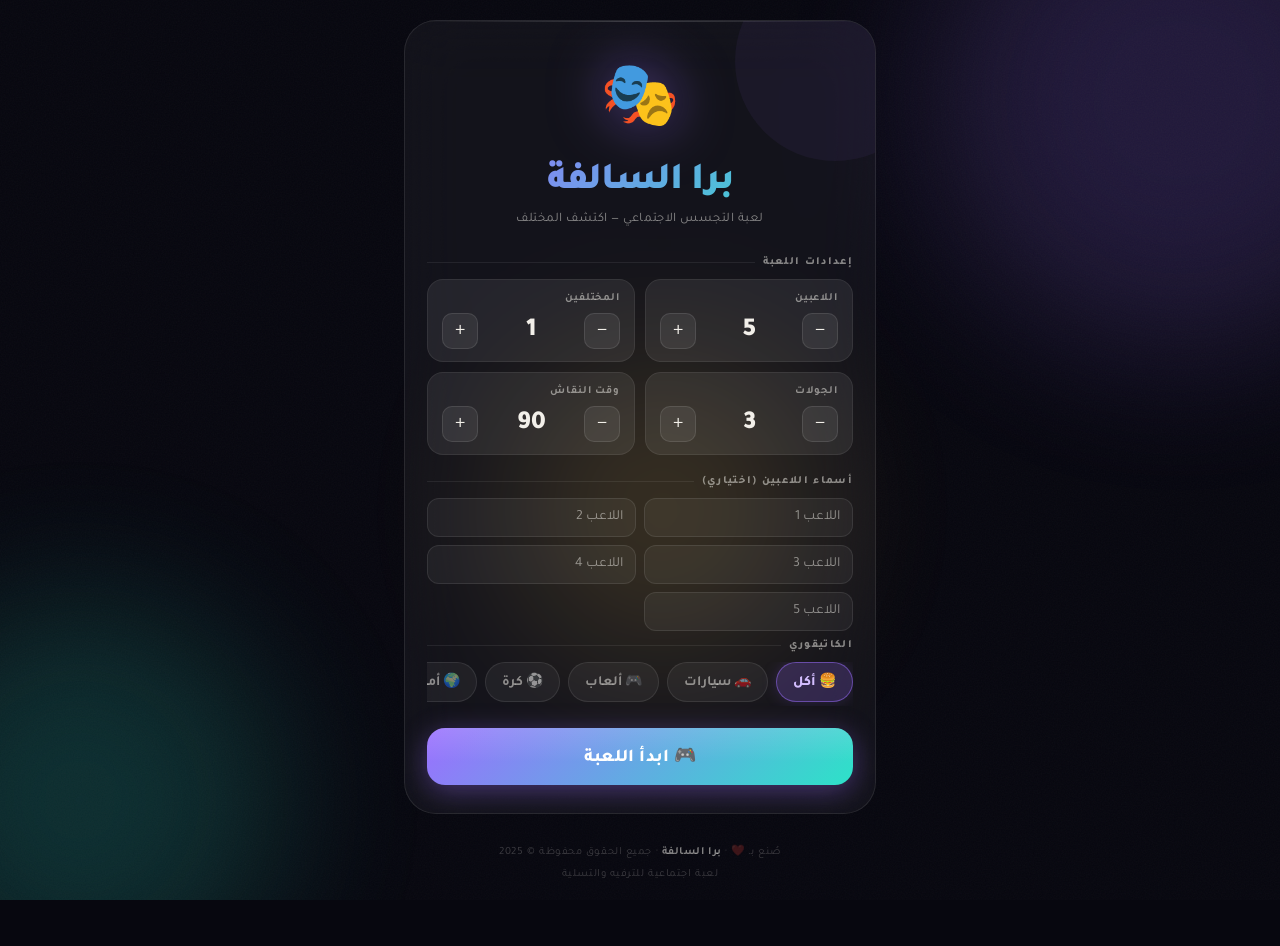
==== commit 67b73c12: "Update and rename bra/barra_al_salfa_v3.html to index.html" ====
--- a/index.html
+++ b/index.html
@@ -1,841 +1,987 @@
-<!DOCTYPE html>
-<html lang="ar" dir="rtl">
-<head>
-<meta charset="UTF-8"/>
-<meta name="viewport" content="width=device-width, initial-scale=1.0, maximum-scale=1.0"/>
-<title>برا السالفة</title>
-<link rel="preconnect" href="https://fonts.googleapis.com">
-<link href="https://fonts.googleapis.com/css2?family=Tajawal:wght@300;400;500;700;800;900&display=swap" rel="stylesheet">
-<style>
-:root{
-  --bg:#07070f;
-  --s1:#0e0e1c;
-  --s2:#14142a;
-  --s3:#1c1c38;
-  --acc1:#f0c040;
-  --acc2:#ff6a2f;
-  --acc3:#9b6fff;
-  --acc4:#2de2c8;
-  --acc5:#ff4d6d;
-  --text:#f2efe9;
-  --t2:rgba(242,239,233,0.52);
-  --t3:rgba(242,239,233,0.22);
-  --t4:rgba(242,239,233,0.08);
-  --rad:22px;
-  --rad2:32px;
-  --grd1:linear-gradient(135deg,#9b6fff,#2de2c8);
-  --grd2:linear-gradient(135deg,#f0c040,#ff6a2f);
-  --grd3:linear-gradient(135deg,#ff4d6d,#9b6fff);
-}
-*{margin:0;padding:0;box-sizing:border-box;-webkit-tap-highlight-color:transparent;}
-html{font-size:16px;scroll-behavior:smooth;}
-body{
-  font-family:'Tajawal',sans-serif;
-  background:var(--bg);color:var(--text);
-  min-height:100vh;display:flex;
-  justify-content:center;align-items:flex-start;
-  overflow-x:hidden;
-}
-
-/* BG */
-.scene{position:fixed;inset:0;z-index:0;overflow:hidden;}
-.orb{position:absolute;border-radius:50%;filter:blur(80px);opacity:0.18;pointer-events:none;}
-.orb1{width:500px;height:500px;background:#9b6fff;top:-150px;right:-150px;animation:orbF1 14s ease-in-out infinite alternate;}
-.orb2{width:400px;height:400px;background:#2de2c8;bottom:-100px;left:-120px;animation:orbF2 18s ease-in-out infinite alternate;}
-.orb3{width:300px;height:300px;background:#f0c040;top:40%;left:40%;animation:orbF3 11s ease-in-out infinite alternate;}
-@keyframes orbF1{0%{transform:translate(0,0);}100%{transform:translate(-60px,80px);}}
-@keyframes orbF2{0%{transform:translate(0,0);}100%{transform:translate(80px,-60px);}}
-@keyframes orbF3{0%{transform:translate(0,0) scale(1);}100%{transform:translate(-40px,40px) scale(1.2);}}
-.grain{position:fixed;inset:0;z-index:1;pointer-events:none;opacity:0.035;
-  background-image:url("data:image/svg+xml,%3Csvg xmlns='http://www.w3.org/2000/svg' width='300' height='300'%3E%3Cfilter id='n'%3E%3CfeTurbulence type='fractalNoise' baseFrequency='0.75' numOctaves='4' stitchTiles='stitch'/%3E%3C/filter%3E%3Crect width='300' height='300' filter='url(%23n)'/%3E%3C/svg%3E");}
-
-/* WRAP */
-.wrap{position:relative;z-index:2;width:100%;max-width:500px;padding:20px 14px 60px;}
-
-/* SCREEN ANIM */
-.screen{animation:sIn 0.5s cubic-bezier(0.22,1,0.36,1);}
-@keyframes sIn{from{opacity:0;transform:translateY(28px) scale(0.96);}to{opacity:1;transform:none;}}
-
-/* CARD */
-.card{
-  background:rgba(255,255,255,0.045);
-  border:1px solid rgba(255,255,255,0.09);
-  border-radius:var(--rad2);
-  backdrop-filter:blur(32px);-webkit-backdrop-filter:blur(32px);
-  padding:28px 22px;position:relative;overflow:hidden;
-}
-.card-shine{
-  position:absolute;top:0;left:0;right:0;height:1px;
-  background:linear-gradient(90deg,transparent 0%,rgba(255,255,255,0.18) 50%,transparent 100%);
-}
-.card-glow{
-  position:absolute;top:-60px;right:-60px;width:200px;height:200px;
-  border-radius:50%;opacity:0.06;pointer-events:none;
-}
-
-/* LOGO */
-.logo-wrap{text-align:center;padding:8px 0 28px;}
-.logo-emoji{
-  font-size:64px;display:block;margin-bottom:14px;
-  filter:drop-shadow(0 0 28px rgba(155,111,255,0.5));
-  animation:floaty 3.5s ease-in-out infinite;
-}
-@keyframes floaty{0%,100%{transform:translateY(0) rotate(-2deg);}50%{transform:translateY(-10px) rotate(2deg);}}
-.logo-name{
-  font-size:38px;font-weight:900;letter-spacing:-1px;
-  background:var(--grd1);-webkit-background-clip:text;-webkit-text-fill-color:transparent;background-clip:text;
-}
-.logo-tagline{font-size:13px;color:var(--t2);margin-top:6px;font-weight:400;letter-spacing:0.04em;}
-
-/* SECTION LABEL */
-.sec-lbl{
-  font-size:11px;font-weight:800;letter-spacing:0.12em;
-  text-transform:uppercase;color:var(--t2);
-  margin-bottom:10px;display:flex;align-items:center;gap:8px;
-}
-.sec-lbl::after{content:'';flex:1;height:1px;background:var(--t4);}
-
-/* STEPPER */
-.steppers{display:grid;grid-template-columns:1fr 1fr;gap:10px;margin-bottom:20px;}
-.stepper-box{
-  background:var(--t4);border:1px solid rgba(255,255,255,0.07);
-  border-radius:16px;padding:12px 14px;
-}
-.stepper-lbl{font-size:11px;font-weight:700;letter-spacing:0.08em;text-transform:uppercase;color:var(--t2);margin-bottom:8px;}
-.stepper-row{display:flex;align-items:center;justify-content:space-between;}
-.step-btn{
-  width:36px;height:36px;border-radius:10px;border:1px solid rgba(255,255,255,0.1);
-  background:rgba(255,255,255,0.07);color:var(--text);font-size:20px;
-  cursor:pointer;transition:background 0.15s,transform 0.1s;
-  display:flex;align-items:center;justify-content:center;line-height:1;
-  font-family:'Tajawal',sans-serif;
-}
-.step-btn:hover{background:rgba(255,255,255,0.14);}
-.step-btn:active{transform:scale(0.88);}
-.step-val{font-size:26px;font-weight:900;min-width:40px;text-align:center;}
-
-/* CATEGORY */
-.cat-scroll{
-  display:flex;gap:8px;overflow-x:auto;padding-bottom:4px;margin-bottom:8px;
-  scrollbar-width:none;-ms-overflow-style:none;
-}
-.cat-scroll::-webkit-scrollbar{display:none;}
-.cat-chip{
-  flex-shrink:0;padding:9px 16px;border-radius:50px;
-  border:1px solid rgba(255,255,255,0.09);
-  background:rgba(255,255,255,0.05);
-  color:var(--t2);font-size:14px;font-weight:600;
-  font-family:'Tajawal',sans-serif;cursor:pointer;
-  transition:all 0.2s;white-space:nowrap;
-}
-.cat-chip:hover{background:rgba(255,255,255,0.1);color:var(--text);}
-.cat-chip.on{
-  background:rgba(155,111,255,0.22);
-  border-color:rgba(155,111,255,0.5);
-  color:#d4beff;font-weight:800;
-  box-shadow:0 0 16px rgba(155,111,255,0.18);
-}
-
-/* MAIN BTN */
-.btn{
-  width:100%;padding:16px;border:none;border-radius:18px;
-  color:#fff;font-size:18px;font-weight:800;
-  font-family:'Tajawal',sans-serif;cursor:pointer;
-  transition:transform 0.15s,box-shadow 0.2s,opacity 0.15s;
-  position:relative;overflow:hidden;margin-top:14px;
-  letter-spacing:0.02em;
-}
-.btn::before{
-  content:'';position:absolute;inset:0;
-  background:linear-gradient(180deg,rgba(255,255,255,0.13) 0%,transparent 60%);
-  pointer-events:none;
-}
-.btn:hover{transform:translateY(-2px);}
-.btn:active{transform:scale(0.97);opacity:0.9;}
-.btn-primary{background:var(--grd1);box-shadow:0 6px 28px rgba(155,111,255,0.38);}
-.btn-primary:hover{box-shadow:0 10px 36px rgba(155,111,255,0.5);}
-.btn-gold{background:var(--grd2);box-shadow:0 6px 28px rgba(240,192,64,0.35);}
-.btn-red{background:var(--grd3);box-shadow:0 6px 24px rgba(255,77,109,0.35);}
-.btn-ghost{
-  background:rgba(255,255,255,0.07);
-  border:1px solid rgba(255,255,255,0.12);
-  box-shadow:none;color:var(--text);font-weight:700;font-size:16px;
-}
-.btn-ghost:hover{background:rgba(255,255,255,0.12);}
-
-/* PROGRESS */
-.prog-wrap{margin-bottom:22px;}
-.prog-meta{display:flex;justify-content:space-between;font-size:12px;font-weight:700;color:var(--t2);margin-bottom:8px;text-transform:uppercase;letter-spacing:0.05em;}
-.prog-track{height:5px;background:rgba(255,255,255,0.07);border-radius:99px;overflow:hidden;}
-.prog-fill{height:100%;border-radius:99px;background:var(--grd1);transition:width 0.6s cubic-bezier(0.34,1.56,0.64,1);}
-
-/* ROUND PILL */
-.round-pill{
-  display:inline-flex;align-items:center;gap:6px;
-  padding:5px 14px;border-radius:99px;
-  background:rgba(155,111,255,0.12);border:1px solid rgba(155,111,255,0.28);
-  color:#c4a7ff;font-size:12px;font-weight:800;letter-spacing:0.06em;
-  text-transform:uppercase;margin-bottom:18px;
-}
-
-/* PLAYER REVEAL */
-.player-tag{
-  display:inline-flex;align-items:center;gap:6px;
-  background:rgba(240,192,64,0.1);border:1px solid rgba(240,192,64,0.25);
-  border-radius:99px;padding:5px 14px;
-  font-size:12px;font-weight:800;color:var(--acc1);
-  text-transform:uppercase;letter-spacing:0.07em;margin-bottom:10px;
-}
-.player-big{font-size:44px;font-weight:900;line-height:1;margin-bottom:28px;letter-spacing:-1px;}
-
-/* FLIP */
-.flip{
-  height:210px;border-radius:24px;
-  display:flex;flex-direction:column;align-items:center;justify-content:center;
-  gap:10px;cursor:pointer;user-select:none;
-  transition:transform 0.15s,box-shadow 0.2s;
-  margin:4px 0 24px;position:relative;overflow:hidden;
-}
-.flip:active{transform:scale(0.97);}
-.flip-lock{
-  background:rgba(255,255,255,0.03);
-  border:2px dashed rgba(255,255,255,0.14);
-}
-.flip-lock .fl-ico{font-size:44px;animation:pulse2 2.8s ease-in-out infinite;}
-@keyframes pulse2{0%,100%{transform:scale(1);opacity:0.7;}50%{transform:scale(1.12);opacity:1;}}
-.flip-lock .fl-txt{font-size:16px;color:var(--t2);font-weight:600;}
-.flip-open{
-  background:linear-gradient(145deg,#1a0d44,#0d2a3a);
-  border:1px solid rgba(255,255,255,0.1);
-  box-shadow:0 20px 60px rgba(0,0,0,0.5),inset 0 1px 0 rgba(255,255,255,0.1);
-}
-.flip-open::before{
-  content:'';position:absolute;
-  width:200px;height:200px;border-radius:50%;
-  background:radial-gradient(circle,rgba(155,111,255,0.25),transparent 70%);
-  top:-40px;left:-40px;pointer-events:none;
-}
-.flip-open::after{
-  content:'';position:absolute;
-  width:150px;height:150px;border-radius:50%;
-  background:radial-gradient(circle,rgba(45,226,200,0.15),transparent 70%);
-  bottom:-30px;right:-30px;pointer-events:none;
-}
-.fo-badge{position:relative;font-size:11px;font-weight:800;letter-spacing:0.12em;text-transform:uppercase;color:var(--acc4);opacity:0.8;}
-.fo-word{position:relative;font-size:48px;font-weight:900;letter-spacing:-1px;animation:wPop 0.45s cubic-bezier(0.34,1.56,0.64,1);}
-@keyframes wPop{from{transform:scale(0.4) rotate(-8deg);opacity:0;}to{transform:none;opacity:1;}}
-.fo-hint{position:relative;font-size:12px;color:var(--t2);}
-
-/* TIMER */
-.timer-outer{display:flex;justify-content:center;margin-bottom:22px;}
-.timer-ring{position:relative;width:120px;height:120px;}
-.timer-ring svg{transform:rotate(-90deg);}
-.timer-mid{position:absolute;inset:0;display:flex;flex-direction:column;align-items:center;justify-content:center;}
-.t-num{font-size:34px;font-weight:900;line-height:1;}
-.t-lbl{font-size:10px;color:var(--t2);text-transform:uppercase;letter-spacing:0.1em;margin-top:2px;}
-
-/* HINTS */
-.hints-g{display:grid;grid-template-columns:1fr 1fr;gap:8px;margin-bottom:18px;}
-.h-pill{
-  padding:10px;border-radius:12px;
-  border:1px solid rgba(255,255,255,0.08);background:rgba(255,255,255,0.04);
-  color:var(--t2);font-size:13px;font-family:'Tajawal',sans-serif;
-  cursor:pointer;transition:all 0.18s;text-align:center;
-}
-.h-pill:hover{background:rgba(255,255,255,0.09);color:var(--text);}
-.h-pill.done{
-  background:rgba(45,226,200,0.07);border-color:rgba(45,226,200,0.22);
-  color:var(--acc4);text-decoration:line-through;opacity:0.45;pointer-events:none;
-}
-
-/* OUTSIDER */
-.out-card{
-  display:flex;align-items:center;gap:14px;
-  background:rgba(255,77,109,0.08);border:1px solid rgba(255,77,109,0.22);
-  border-radius:18px;padding:16px;margin-bottom:10px;
-  animation:sIn 0.4s ease;
-}
-.out-ava{
-  width:52px;height:52px;border-radius:14px;flex-shrink:0;
-  background:rgba(255,77,109,0.18);
-  display:flex;align-items:center;justify-content:center;font-size:26px;
-}
-.out-name{font-size:20px;font-weight:900;}
-.out-sub{font-size:13px;color:rgba(255,130,130,0.7);margin-top:2px;}
-
-/* WORD COMPARE */
-.wc{display:grid;grid-template-columns:1fr 1fr;gap:10px;margin:14px 0;}
-.wb{border-radius:16px;padding:16px 10px;text-align:center;}
-.wb-n{background:rgba(45,226,200,0.08);border:1px solid rgba(45,226,200,0.22);}
-.wb-o{background:rgba(255,77,109,0.08);border:1px solid rgba(255,77,109,0.22);}
-.wb-lbl{font-size:10px;font-weight:800;text-transform:uppercase;letter-spacing:0.1em;opacity:0.65;margin-bottom:6px;}
-.wb-val{font-size:22px;font-weight:900;}
-.wb-n .wb-lbl,.wb-n .wb-val{color:var(--acc4);}
-.wb-o .wb-lbl,.wb-o .wb-val{color:#ff8fa3;}
-
-/* VOTE */
-.vote-box{
-  background:rgba(255,255,255,0.03);border:1px solid rgba(255,255,255,0.07);
-  border-radius:18px;padding:16px;margin:14px 0;
-}
-.vote-ttl{font-size:13px;font-weight:700;color:var(--t2);text-align:center;margin-bottom:12px;}
-.vote-g{display:flex;flex-wrap:wrap;gap:8px;justify-content:center;}
-.vbtn{
-  padding:8px 18px;border-radius:12px;
-  border:1px solid rgba(255,255,255,0.1);background:rgba(255,255,255,0.05);
-  color:var(--t2);font-size:14px;font-weight:700;
-  font-family:'Tajawal',sans-serif;cursor:pointer;transition:all 0.18s;
-}
-.vbtn:hover{background:rgba(255,255,255,0.1);color:var(--text);}
-.vbtn.on{background:rgba(240,192,64,0.15);border-color:rgba(240,192,64,0.4);color:var(--acc1);}
-
-/* SCORES */
-.s-list{margin:14px 0;}
-.s-row{
-  display:flex;align-items:center;gap:12px;
-  padding:14px 16px;border-radius:16px;margin-bottom:8px;
-  background:rgba(255,255,255,0.03);border:1px solid rgba(255,255,255,0.06);
-  transition:all 0.3s;
-}
-.s-row.g1{background:rgba(240,192,64,0.07);border-color:rgba(240,192,64,0.22);}
-.s-row.g2{background:rgba(192,192,192,0.05);border-color:rgba(192,192,192,0.15);}
-.s-row.g3{background:rgba(205,127,50,0.06);border-color:rgba(205,127,50,0.18);}
-.s-rank{font-size:22px;width:32px;text-align:center;flex-shrink:0;}
-.s-name{flex:1;font-size:16px;font-weight:700;}
-.s-pts{
-  background:rgba(255,255,255,0.07);
-  border-radius:99px;padding:4px 14px;
-  font-size:14px;font-weight:900;color:var(--acc1);
-}
-
-/* WINNER */
-.winner{
-  text-align:center;padding:30px 20px;
-  background:linear-gradient(145deg,rgba(240,192,64,0.09),rgba(155,111,255,0.07));
-  border:1px solid rgba(240,192,64,0.18);border-radius:24px;margin-bottom:20px;
-  animation:sIn 0.6s cubic-bezier(0.34,1.56,0.64,1);
-}
-.w-crown{font-size:58px;display:block;animation:floaty 2.5s ease-in-out infinite;margin-bottom:8px;filter:drop-shadow(0 0 20px rgba(240,192,64,0.5));}
-.w-sub{font-size:12px;font-weight:800;text-transform:uppercase;letter-spacing:0.1em;color:var(--t2);}
-.w-name{font-size:38px;font-weight:900;color:var(--acc1);margin:6px 0;letter-spacing:-0.5px;}
-.w-pts{font-size:15px;color:var(--t2);}
-
-/* INFO BOX */
-.info{
-  background:rgba(45,226,200,0.05);border:1px solid rgba(45,226,200,0.14);
-  border-radius:12px;padding:12px 14px;font-size:12px;
-  color:rgba(45,226,200,0.8);line-height:2;margin:10px 0;
-}
-
-/* FOOTER */
-.footer{
-  text-align:center;margin-top:28px;
-  font-size:11px;color:var(--t3);letter-spacing:0.05em;line-height:2;
-}
-.footer strong{color:var(--t2);font-weight:700;}
-
-/* DIVIDER */
-.div{height:1px;background:var(--t4);margin:18px 0;}
-
-/* CENTER */
-.tc{text-align:center;}
-.mb4{margin-bottom:4px;}
-.mb12{margin-bottom:12px;}
-.mb18{margin-bottom:18px;}
-</style>
-</head>
-<body>
-<div class="scene">
-  <div class="orb orb1"></div>
-  <div class="orb orb2"></div>
-  <div class="orb orb3"></div>
-</div>
-<div class="grain"></div>
-<div class="wrap"><div id="app"></div></div>
-
-<script>
-/* ══════════════════════════════════════════════
-   WORD BANK — 40+ pairs per category
-══════════════════════════════════════════════ */
-const CATS={
-"🍔 أكل":[
-  ["برجر","شاورما"],["بيتزا","فطيرة"],["كبسة","مندي"],["قهوة","شاي"],
-  ["دونات","كوكيز"],["كولا","بيبسي"],["سوشي","روبيان"],["بطاطس مقلية","بطاطس مشوية"],
-  ["آيس كريم","جيلاتو"],["شوكولاته","كاراميل"],["تشيز كيك","تيراميسو"],["ويفر","كيت كات"],
-  ["رز","معكرونة"],["فلافل","كباب"],["لحم","دجاج"],["خبز","كرواسون"],
-  ["عسل","مربى"],["زبدة","جبنة"],["تمر","زبيب"],["مافن","كب كيك"],
-  ["لاتيه","كابتشينو"],["موز","تفاحة"],["مانجو","فراولة"],["عصير برتقال","عصير تفاح"],
-  ["سمبوسة","بريك"],["هريس","جريش"],["مطبق","بنكاك"],["ورق عنب","محشي"],
-  ["حمص","فول"],["باذنجان","كوسا"],["سمك","ربيان"],["لقيمات","زلابية"],
-  ["بسبوسة","كنافة"],["مهلبية","أم علي"],["ماكرون","إيكلير"],["تاكو","بريتو"],
-  ["رامن","أودون"],["ستيك","كوتليت"],["لازانيا","مسقعة"],["باييا","ريزوتو"],
-  ["جوز هند","بطيخ"],["خوخ","كيوي"],["ثوم","بصل"],["زيتون","خيار"],
-],
-"🚗 سيارات":[
-  ["كامري","أكورد"],["مرسيدس","لكزس"],["ددسن","هايلكس"],["موستنق","كامارو"],
-  ["جي كلاس","رنج روفر"],["لامبورغيني","فيراري"],["بورش","ماكلارين"],["تويوتا","هوندا"],
-  ["BMW","أودي"],["باترول","لاند كروزر"],["شيفروليه","فورد"],["كيا","هيونداي"],
-  ["فولفو","جاغوار"],["بنتلي","رولز رويس"],["تسلا","ريفيان"],["مازدا","متسوبيشي"],
-  ["رينو","بيجو"],["فيات","سيات"],["سوبارو","سوزوكي"],["جيب","إنفيتي"],
-  ["لينكون","كاديلاك"],["أكورا","جنسيس"],["بوجاتي","كونيغسيق"],["آستون مارتن","ماكلارين"],
-  ["ألفا روميو","ماسيراتي"],["برامبو","ألبينا"],["سياره هجين","سياره كهربائيه"],
-  ["سيدان","SUV"],["كوبيه","كابريوليه"],["بيك أب","ميني فان"],
-],
-"🎮 ألعاب":[
-  ["ماينكرافت","روبلوكس"],["فالورانت","كود"],["فيفا","eFootball"],["GTA","ريد ديد"],
-  ["فورتنايت","ببجي"],["ليج أوف ليجندز","دوتا 2"],["أمونج أس","أسيسين كريد"],
-  ["زيلدا","ماريو"],["هوقوارتس ليغاسي","إيلدن رينج"],["سبايدرمان","باتمان أركام"],
-  ["هالو","ديستيني"],["أبيكس ليجندز","واذرسبون"],["سايبربانك","ووتشدوجز"],
-  ["ديفل ماي كراي","بايونيتا"],["سوني كرايتون","سوني هورايزن"],["بلودبورن","دارك سولز"],
-  ["أوفرووتش","باراجون"],["تيرارياه","ستارديو فالي"],["أنيمال كروسينج","هاني"],
-  ["نيد فور سبيد","فورزا"],["بيوشوك","سيستم شوك"],["ماس إفيكت","كيارا جرند"],
-  ["مورتال كومبات","تيكين"],["ستريت فايتر","كينغ أوف فايترز"],["بوكيمون","ديجيمون"],
-  ["سونيك","ميغامان"],["بنجو كازووي","كراش بانديكوت"],["راتشيت وكلانك","جاك أند داكستر"],
-  ["ميرابيل","بيومتال"],["أوريوشن","بلات"],["ريزيدنت إيفيل","سايلنت هيل"],
-  ["دياولو","باث أوف إكزايل"],["هيرثستون","ماجيك ذي غازيرينج"],["أسفالت","ريل ريسينج"],
-],
-"⚽ كرة":[
-  ["رونالدو","ميسي"],["الهلال","النصر"],["الاتحاد","الأهلي"],["ريال مدريد","برشلونة"],
-  ["ليفربول","مانشستر سيتي"],["نيمار","مبابي"],["التعاون","الفيحاء"],["لامين يامال","بيدري"],
-  ["إنتر ميلان","ميلان"],["يوفنتوس","نابولي"],["بايرن ميونخ","دورتموند"],["PSG","أرسنال"],
-  ["مانشستر يونايتد","تشيلسي"],["توتنهام","أستون فيلا"],["أتلتيكو مدريد","سيفيا"],
-  ["بنفيكا","بورتو"],["سيلتيك","رينجرز"],["أياكس","PSV"],["زيدان","رونالدينيو"],
-  ["بيكنباور","كروف"],["بيليه","مارادونا"],["لفانتين","بنزيمة"],["هالاند","فينيسيوس"],
-  ["محمد صلاح","سون هيونج مين"],["بوكايو ساكا","مارتيليس"],["كيليان مبابي","ديمبيلي"],
-  ["دفري","فان ديك"],["كيبا","كورتوا"],["تير شتيغن","ألفيسون"],["رحيم ستيرلينج","بيرناردو سيلفا"],
-],
-"🌍 أماكن":[
-  ["مكة","المدينة"],["الرياض","جدة"],["دبي","أبوظبي"],["القاهرة","الإسكندرية"],
-  ["لندن","باريس"],["طوكيو","سيول"],["نيويورك","لوس أنجلوس"],["البر","البحر"],
-  ["الحديقة","الشاطئ"],["النيوم","العُلا"],["أمستردام","بروكسل"],["روما","ميلان"],
-  ["برلين","ميونخ"],["مدريد","برشلونة"],["بانكوك","سنغافورة"],["مومباي","دلهي"],
-  ["إسطنبول","أنقرة"],["ماليزيا","إندونيسيا"],["سيدني","ملبورن"],["كيب تاون","نيروبي"],
-  ["تورنتو","فانكوفر"],["مكسيكو سيتي","بوينس آيرس"],["ريو","ساو باولو"],["براغ","فيينا"],
-  ["موسكو","سانت بطرسبرغ"],["بيجين","شنغهاي"],["أوساكا","كيوتو"],["مراكش","تونس"],
-  ["عمان","مسقط"],["الكويت","البحرين"],["الجبال","السهول"],["الصحراء","الغابة"],
-  ["المدينة","الريف"],["الجنوب","الشمال"],["الشرق","الغرب"],["الجزيرة","القارة"],
-],
-"👕 ملابس":[
-  ["نايك","أديداس"],["قميص","تيشيرت"],["جينز","بنطلون كتان"],["بشت","عباية"],
-  ["كوتشي","صندل"],["شماغ","غترة"],["بليزر","جاكيت"],["سوتشي","بيجامة"],
-  ["ساعة رولكس","ساعة أبل"],["نظارة شمسية","نظارة طبية"],["ثوب","دشداشة"],
-  ["فستان","تنورة"],["بلوزة","قميص كاجوال"],["كاب","بيني"],["وشاح","كرافته"],
-  ["حزام جلد","حزام قماش"],["جوارب","كنادر"],["سترة شتوية","معطف"],["بدلة","كاجوال"],
-  ["رياضي","رسمي"],["أبيض","أسود"],["قطن","بوليستر"],["كاشير","بالنسياغا"],
-  ["زارا","H&M"],["لويس فيتون","غوتشي"],["شانيل","ديور"],["برادا","فيندي"],
-  ["عباس كراتشي","ماكسمارا"],["أنكر","أويا"],["بوما","ريبوك"],["أسيكس","نيوبالانس"],
-  ["سالومون","مونتبيل"],["باتاغونيا","نورث فيس"],["حقيبة يد","حقيبة ظهر"],
-  ["خاتم","سوار"],["قرط","عقد"],["عطر رجالي","عطر نسائي"],
-],
-"🎬 أفلام وترفيه":[
-  ["أفنجرز","جاستس ليق"],["ستار وورز","ستار تريك"],["هاري بوتر","ذا هوبيت"],
-  ["تايتانيك","ذا نوتبوك"],["الأسد الملك","عالم النمل"],["إنترستيلار","ذا مارشن"],
-  ["توب غن","ميشن إمبوسبل"],["نتفليكس","ديزني بلس"],["تيك توك","انستقرام"],
-  ["يوتيوب","تويتش"],["سينما","مسرح"],["بودكاست","راديو"],
-  ["رعب","كوميدي"],["أكشن","دراما"],["خيال علمي","فانتازيا"],["رومانسي","تشويق"],
-  ["إكس مين","فانتاستيك فور"],["ثور","كابتن أمريكا"],["باتمان","سوبرمان"],
-  ["سبايدرمان","ديدبول"],["ماتريكس","توتال ريكول"],["ترمينيتر","روبوكوب"],
-  ["غودفيلاز","ذا دبارتد"],["شيندلرز ليست","ذا بيانيست"],["دارك نايت","جوكر"],
-  ["فروزن","تانغلد"],["مونانا","كوكو"],["توي ستوري","فاندينج نيمو"],
-  ["شيرلوك هولمز","هيرودين"],["ووكينغ ديد","آنر آس"],["بريكنج باد","بيتر سولكاوانو"],
-  ["مانداليريان","أوبي وان"],["هاوس أوف ذا دراجون","ذا ويتشر"],["بيك","ستريمر"],
-  ["سعودي دراما","خليجي دراما"],["تركي دراما","كوري دراما"],
-],
-"📱 إلكترونيات":[
-  ["آيفون","سامسونج"],["آيباد","سيرفس"],["بلايستيشن","إكس بوكس"],["آبل ووتش","ويرOS"],
-  ["ماك","ويندوز"],["آيربودز","سوني WH-1000XM5"],["تيفي سمارت","بروجيكتور"],
-  ["نينتندو سويتش","ستيم ديك"],["جي بي إل","سوني SRS"],["دايسون","شاومي"],
-  ["ديل","لينوفو"],["HP","Asus"],["Anker","Belkin"],["سامسونج OLED","LG OLED"],
-  ["OnePlus","Google Pixel"],["هواوي","أوبو"],["ريلمي","ناثينغ"],["موتورولا","نوكيا"],
-  ["ماوس لاسلكي","ماوس سلكي"],["كيبورد ميكانيكي","كيبورد عادي"],["SSD","HDD"],
-  ["RAM 16GB","RAM 32GB"],["شاشة 4K","شاشة 144Hz"],["RTX 4090","RX 7900"],
-  ["ذكاء اصطناعي","برمجة"],["VR هيدسيت","AR نظارة"],["روبوت","درون"],
-  ["كاميرا سوني","كاميرا كانون"],["GoPro","DJI"],["طابعة ثري دي","ليزر كاتر"],
-  ["شاحن لاسلكي","شاحن سريع"],["باور بانك","بطارية"],["USB-C","MagSafe"],
-  ["بلوتوث","واي فاي"],["5G","فايبر"],["VPN","فايروول"],
-],
-"🐾 حيوانات":[
-  ["قطو","كلب"],["أسد","نمر"],["دلفين","حوت"],["فيل","زرافة"],
-  ["أرنب","سنجاب"],["ببغاء","كناري"],["حصان","جمل"],["قرد","شمبانزي"],
-  ["تمساح","سلحفاة"],["فراشة","نحلة"],["عقاب","بومة"],["نمر الثلج","فهد"],
-  ["ذئب","ثعلب"],["دب","خنزير بري"],["غزال","أيل"],["وعل","كبش"],
-  ["سمك كلاون","سمك ببغاء"],["قرش","أخطبوط"],["حصان البحر","قنديل البحر"],["سرطان البحر","جراد البحر"],
-  ["ضفدع","سمندل"],["ثعبان","سحلية"],["تمساح الغاريال","ورل"],["شبث","عقرب"],
-  ["نمل","صرصار"],["ذبابة","بعوضة"],["عنكبوت","عقرب"],["جراد","صرصار الليل"],
-  ["حمامة","عصفور"],["طاووس","دراج"],["بطريق","فلامنغو"],["توكان","طوقان"],
-  ["كوالا","كنغر"],["وامبات","إمو"],["تاسماني ديفيل","بلاتيبوس"],["ليمور","فوسا"],
-  ["باندا","باندا أحمر"],["دب قطبي","دب بني"],["فيل أفريقي","فيل آسيوي"],["أسد البحر","فقمة"],
-],
-"😂 عشوائي":[
-  ["ليل","نهار"],["شتاء","صيف"],["جوال","آيباد"],["قلم","رصاص"],
-  ["طيارة","قطار"],["كتاب","جريدة"],["حذاء","صندل"],["شمس","قمر"],
-  ["صحراء","غابة"],["جبل","وادي"],["نهر","بحيرة"],["مطر","ثلج"],
-  ["ريح","عاصفة"],["برق","رعد"],["صباح","مساء"],["ربيع","خريف"],
-  ["مدرسة","جامعة"],["دكتور","مهندس"],["طبيب","محامي"],["معلم","أستاذ"],
-  ["مطعم","مقهى"],["سوبرماركت","بقالة"],["ملعب","استاد"],["مسبح","صالة"],
-  ["سرير","أريكة"],["مطبخ","حمام"],["باب","شباك"],["مصعد","درج"],
-  ["تلفون أرضي","لاسلكي"],["راديو","تلفزيون"],["مجلة","صحيفة"],["خريطة","بوصلة"],
-  ["ساعة","تقويم"],["مطرقة","مفك"],["قفل","مفتاح"],["شمعة","بطارية"],
-  ["خيمة","كارافان"],["قارب","طوف"],["دراجة","سكوتر"],["مترو","باص"],
-],
-};
-
-const HINTS=[
-  "قول كلمة واحدة وصفه","قول متى تستخدمه","قول وين تلقاه",
-  "قول كيف ريحته","قول لونه","قول شكله",
-  "قول من يستخدمه","قول كم يكلف تقريباً","قول شيء متعلق فيه",
-  "قول ضده","قول مين يحبه","قول وين يُصنع",
-  "قول صوته","قول وزنه","قول فصله المفضل",
-];
-
-/* ══════════════════════════════════════════════
-   STATE
-══════════════════════════════════════════════ */
-const S={
-  screen:'setup',
-  players:5,outsiders:1,rounds:3,timerSec:90,
-  category:Object.keys(CATS)[0],
-  round:1,scores:{},
-  playerWords:[],outsiderIdxs:[],
-  cur:0,revealed:false,
-  normalWord:'',outsiderWord:'',
-  timerRef:null,
-};
-
-/* ══════════════════════════════════════════════
-   HELPERS
-══════════════════════════════════════════════ */
-const $=id=>document.getElementById(id);
-const shuffle=a=>{for(let i=a.length-1;i>0;i--){const j=Math.floor(Math.random()*(i+1));[a[i],a[j]]=[a[j],a[i]];}return a;};
-const render=html=>{$('app').innerHTML=`<div class="screen">${html}</div>`;};
-
-/* ══════════════════════════════════════════════
-   SETUP
-══════════════════════════════════════════════ */
-function showSetup(){
-  S.screen='setup';
-  const chips=Object.keys(CATS).map(c=>
-    `<button class="cat-chip ${c===S.category?'on':''}" onclick="pickCat(this,'${c}')">${c}</button>`
-  ).join('');
-  render(`
-    <div class="card">
-      <div class="card-shine"></div>
-      <div class="card-glow" style="background:var(--acc3);"></div>
-
-      <div class="logo-wrap">
-        <span class="logo-emoji">🎭</span>
-        <div class="logo-name">برا السالفة</div>
-        <div class="logo-tagline">لعبة التجسس الاجتماعي — اكتشف المختلف</div>
-      </div>
-
-      <div class="sec-lbl">إعدادات اللعبة</div>
-      <div class="steppers">
-        <div class="stepper-box">
-          <div class="stepper-lbl">اللاعبين</div>
-          <div class="stepper-row">
-            <button class="step-btn" onclick="step('players',-1,3,15)">−</button>
-            <span class="step-val" id="v-players">${S.players}</span>
-            <button class="step-btn" onclick="step('players',1,3,15)">+</button>
-          </div>
-        </div>
-        <div class="stepper-box">
-          <div class="stepper-lbl">المختلفين</div>
-          <div class="stepper-row">
-            <button class="step-btn" onclick="step('outsiders',-1,1,3)">−</button>
-            <span class="step-val" id="v-outsiders">${S.outsiders}</span>
-            <button class="step-btn" onclick="step('outsiders',1,1,3)">+</button>
-          </div>
-        </div>
-        <div class="stepper-box">
-          <div class="stepper-lbl">الجولات</div>
-          <div class="stepper-row">
-            <button class="step-btn" onclick="step('rounds',-1,1,10)">−</button>
-            <span class="step-val" id="v-rounds">${S.rounds}</span>
-            <button class="step-btn" onclick="step('rounds',1,1,10)">+</button>
-          </div>
-        </div>
-        <div class="stepper-box">
-          <div class="stepper-lbl">وقت النقاش</div>
-          <div class="stepper-row">
-            <button class="step-btn" onclick="step('timerSec',-15,30,300)">−</button>
-            <span class="step-val" id="v-timerSec">${S.timerSec}</span>
-            <button class="step-btn" onclick="step('timerSec',15,30,300)">+</button>
-          </div>
-        </div>
-      </div>
-
-      <div class="sec-lbl">الكاتيقوري</div>
-      <div class="cat-scroll">${chips}</div>
-
-      <button class="btn btn-primary" onclick="beginGame()">🎮 ابدأ اللعبة</button>
-    </div>
-
-    <div class="footer">
-      صُنع بـ ❤️ · <strong>برا السالفة</strong> · جميع الحقوق محفوظة © 2025<br>
-      لعبة اجتماعية للترفيه والتسلية
-    </div>
-  `);
-}
-
-function step(k,d,mn,mx){
-  S[k]=Math.min(mx,Math.max(mn,S[k]+d));
-  const el=$(`v-${k}`);
-  if(el){el.textContent=S[k];el.style.animation='none';el.offsetHeight;el.style.animation='wPop 0.3s ease';}
-}
-
-function pickCat(el,c){
-  S.category=c;
-  document.querySelectorAll('.cat-chip').forEach(b=>b.classList.remove('on'));
-  el.classList.add('on');
-}
-
-/* ══════════════════════════════════════════════
-   GAME LOGIC
-══════════════════════════════════════════════ */
-function beginGame(){
-  if(S.outsiders>=S.players){alert('المختلفين لازم يكونون أقل من اللاعبين!');return;}
-  S.round=1;S.scores={};
-  for(let i=1;i<=S.players;i++)S.scores[`اللاعب ${i}`]=0;
-  startRound();
-}
-
-function startRound(){
-  const pairs=CATS[S.category];
-  const pair=pairs[Math.floor(Math.random()*pairs.length)];
-  S.normalWord=pair[0];S.outsiderWord=pair[1];
-  const idxs=shuffle([...Array(S.players).keys()]);
-  S.outsiderIdxs=idxs.slice(0,S.outsiders);
-  S.playerWords=Array.from({length:S.players},(_,i)=>S.outsiderIdxs.includes(i)?S.outsiderWord:S.normalWord);
-  S.cur=0;S.revealed=false;
-  showPlayer();
-}
-
-/* ══════════════════════════════════════════════
-   PLAYER SCREEN
-══════════════════════════════════════════════ */
-function showPlayer(){
-  const pct=(S.cur/S.players*100).toFixed(1);
-  const nm=`اللاعب ${S.cur+1}`;
-  const isLast=S.cur+1===S.players;
-  render(`
-    <div class="card">
-      <div class="card-shine"></div>
-      <div class="round-pill">🎯 جولة ${S.round} من ${S.rounds}</div>
-      <div class="prog-wrap">
-        <div class="prog-meta"><span>${nm} من ${S.players}</span><span>${pct}%</span></div>
-        <div class="prog-track"><div class="prog-fill" style="width:${pct}%"></div></div>
-      </div>
-      <div class="tc mb4"><span class="player-tag">✨ دور</span></div>
-      <div class="player-big tc">${nm}</div>
-
-      ${S.revealed?`
-        <div class="flip flip-open" onclick="hideWord()">
-          <div class="fo-badge">🔐 كلمتك السرية</div>
-          <div class="fo-word">${S.playerWords[S.cur]}</div>
-          <div class="fo-hint">اضغط للإخفاء بعد ما تشوفها</div>
-        </div>
-        <button class="btn btn-primary" onclick="nextPlayer()">
-          ${isLast?'🗣️ ابدأ النقاش':'اللاعب التالي →'}
-        </button>
-      `:`
-        <div class="flip flip-lock" onclick="revealWord()">
-          <div class="fl-ico">🔒</div>
-          <div class="fl-txt">اضغط لكشف كلمتك السرية</div>
-        </div>
-      `}
-    </div>
-    <div class="footer">
-      صُنع بـ ❤️ · <strong>برا السالفة</strong> · جميع الحقوق محفوظة © 2025
-    </div>
-  `);
-}
-
-function revealWord(){S.revealed=true;showPlayer();}
-function hideWord(){S.revealed=false;showPlayer();}
-function nextPlayer(){S.cur++;S.revealed=false;if(S.cur>=S.players)showDiscussion();else showPlayer();}
-
-/* ══════════════════════════════════════════════
-   DISCUSSION
-══════════════════════════════════════════════ */
-function showDiscussion(){
-  let time=S.timerSec;
-  const hints=shuffle([...HINTS]).slice(0,6);
-  const used=new Set();
-  const R=48,C=2*Math.PI*R;
-
-  function timerColor(t){return t>S.timerSec*0.5?'#2de2c8':t>S.timerSec*0.25?'#f0c040':'#ff4d6d';}
-
-  render(`
-    <div class="card">
-      <div class="card-shine"></div>
-      <div class="round-pill">🕵️ جولة ${S.round} من ${S.rounds}</div>
-      <h2 class="tc mb12" style="font-size:26px;font-weight:900;">وقت النقاش</h2>
-      <p class="tc mb18" style="color:var(--t2);font-size:15px;">كل لاعب يعطي تلميح — اكتشفوا المختلف 😈</p>
-
-      <div class="timer-outer">
-        <div class="timer-ring">
-          <svg width="120" height="120" viewBox="0 0 120 120">
-            <circle cx="60" cy="60" r="${R}" fill="none" stroke="rgba(255,255,255,0.07)" stroke-width="8"/>
-            <circle id="tc" cx="60" cy="60" r="${R}" fill="none" stroke="${timerColor(time)}" stroke-width="8"
-              stroke-dasharray="${C.toFixed(2)} ${C.toFixed(2)}"
-              stroke-linecap="round" style="transition:stroke-dasharray 1s linear,stroke 0.4s;"/>
-          </svg>
-          <div class="timer-mid">
-            <div class="t-num" id="tn">${time}</div>
-            <div class="t-lbl">ثانية</div>
-          </div>
-        </div>
-      </div>
-
-      <div class="sec-lbl">أفكار للتلميح</div>
-      <div class="hints-g">
-        ${hints.map((h,i)=>`<button class="h-pill" data-i="${i}" onclick="useHint(this)">${h}</button>`).join('')}
-      </div>
-
-      <button class="btn btn-red" onclick="goReveal()" style="margin-bottom:10px;">🎯 كشف المختلف</button>
-      <button class="btn btn-ghost" onclick="addT()">⏱️ +30 ثانية</button>
-    </div>
-    <div class="footer">
-      صُنع بـ ❤️ · <strong>برا السالفة</strong> · جميع الحقوق محفوظة © 2025
-    </div>
-  `);
-
-  window.useHint=el=>el.classList.add('done');
-  window.addT=()=>{time+=30;};
-
-  if(S.timerRef)clearInterval(S.timerRef);
-  S.timerRef=setInterval(()=>{
-    time--;
-    const tn=$('tn'),tc=$('tc');
-    if(tn)tn.textContent=time;
-    if(tc){
-      const pct=Math.max(0,time/S.timerSec);
-      tc.setAttribute('stroke-dasharray',`${(pct*C).toFixed(2)} ${C.toFixed(2)}`);
-      tc.setAttribute('stroke',timerColor(time));
-    }
-    if(time<=0){clearInterval(S.timerRef);S.timerRef=null;goReveal();}
-  },1000);
-}
-
-/* ══════════════════════════════════════════════
-   REVEAL
-══════════════════════════════════════════════ */
-function goReveal(){
-  if(S.timerRef){clearInterval(S.timerRef);S.timerRef=null;}
-  window._votes=new Set();
-  render(`
-    <div class="card">
-      <div class="card-shine"></div>
-      <div class="round-pill">🎯 الكشف — جولة ${S.round}</div>
-      <h2 class="tc mb12" style="font-size:24px;font-weight:900;">من كان المختلف؟</h2>
-
-      ${S.outsiderIdxs.map(i=>`
-        <div class="out-card">
-          <div class="out-ava">🕵️</div>
-          <div>
-            <div class="out-name">اللاعب ${i+1}</div>
-            <div class="out-sub">كانت كلمته مختلفة!</div>
-          </div>
-        </div>
-      `).join('')}
-
-      <div class="wc">
-        <div class="wb wb-n">
-          <div class="wb-lbl">الكلمة العادية</div>
-          <div class="wb-val">${S.normalWord}</div>
-        </div>
-        <div class="wb wb-o">
-          <div class="wb-lbl">كلمة المختلف</div>
-          <div class="wb-val">${S.outsiderWord}</div>
-        </div>
-      </div>
-
-      <div class="vote-box">
-        <div class="vote-ttl">👆 من اكتشف المختلف؟</div>
-        <div class="vote-g">
-          ${Array.from({length:S.players},(_,i)=>S.outsiderIdxs.includes(i)?'':`
-            <button class="vbtn" id="vb-${i}" onclick="tv(${i})">اللاعب ${i+1}</button>
-          `).join('')}
-        </div>
-      </div>
-
-      <div class="info">
-        ✅ من اكتشف المختلف = +2 نقطة&nbsp;&nbsp;|&nbsp;&nbsp;🕵️ مختلف ما اتكشف = +3 نقاط
-      </div>
-
-      <button class="btn btn-gold" onclick="endRound()">تسجيل النتائج ✅</button>
-    </div>
-    <div class="footer">
-      صُنع بـ ❤️ · <strong> aood99ad</strong> · جميع الحقوق محفوظة © 2025
-    </div>
-  `);
-
-  window.tv=i=>{
-    const b=$(`vb-${i}`);
-    if(window._votes.has(i)){window._votes.delete(i);b.classList.remove('on');}
-    else{window._votes.add(i);b.classList.add('on');}
-  };
-}
-
-/* ══════════════════════════════════════════════
-   SCORES
-══════════════════════════════════════════════ */
-function endRound(){
-  const caught=window._votes.size>0;
-  window._votes.forEach(i=>{S.scores[`اللاعب ${i+1}`]+=2;});
-  if(!caught)S.outsiderIdxs.forEach(i=>{S.scores[`اللاعب ${i+1}`]+=3;});
-  showScores();
-}
-
-function showScores(){
-  const sorted=Object.entries(S.scores).sort((a,b)=>b[1]-a[1]);
-  const medals=['🥇','🥈','🥉'];
-  const cls=['g1','g2','g3'];
-  const isLast=S.round>=S.rounds;
-  render(`
-    <div class="card">
-      <div class="card-shine"></div>
-      ${isLast?`
-        <div class="winner">
-          <span class="w-crown">👑</span>
-          <div class="w-sub">الفائز</div>
-          <div class="w-name">${sorted[0][0]}</div>
-          <div class="w-pts">${sorted[0][1]} نقطة</div>
-        </div>
-      `:`
-        <div class="round-pill">🏆 بعد الجولة ${S.round} من ${S.rounds}</div>
-        <h2 class="tc mb12" style="font-size:24px;font-weight:900;">النقاط</h2>
-      `}
-
-      <div class="s-list">
-        ${sorted.map(([name,pts],i)=>{
-          const isOut=S.outsiderIdxs.includes(parseInt(name.replace('اللاعب ',''))-1);
-          return `<div class="s-row ${cls[i]||''}">
-            <div class="s-rank">${medals[i]||'·'}</div>
-            <div class="s-name">${name}${isOut?' 🕵️':''}</div>
-            <div class="s-pts">${pts}</div>
-          </div>`;
-        }).join('')}
-      </div>
-
-      ${isLast?`
-        <button class="btn btn-primary" onclick="showSetup()">🎮 لعبة جديدة</button>
-      `:`
-        <button class="btn btn-primary" onclick="nextRound()">الجولة التالية ${S.round+1}/${S.rounds} →</button>
-        <button class="btn btn-ghost" onclick="showSetup()">إعادة من البداية</button>
-      `}
-    </div>
-    <div class="footer">
-      صُنع بـ ❤️ · <strong>aood99ad</strong> · جميع الحقوق محفوظة © 2026<br>
-      لعبة اجتماعية للترفيه والتسلية — لا يُسمح بالنسخ أو التوزيع
-    </div>
-  `);
-}
-
-function nextRound(){S.round++;startRound();}
-
-/* ── BOOT ── */
-showSetup();
-</script>
-</body>
-</html>
+<!DOCTYPE html>
+<html lang="ar" dir="rtl">
+<head>
+<meta charset="UTF-8"/>
+<meta name="viewport" content="width=device-width, initial-scale=1.0, maximum-scale=1.0"/>
+<title>برا السالفة</title>
+<link rel="preconnect" href="https://fonts.googleapis.com">
+<link href="https://fonts.googleapis.com/css2?family=Tajawal:wght@300;400;500;700;800;900&display=swap" rel="stylesheet">
+<style>
+:root{
+  --bg:#07070f;
+  --s1:#0e0e1c;
+  --s2:#14142a;
+  --s3:#1c1c38;
+  --acc1:#f0c040;
+  --acc2:#ff6a2f;
+  --acc3:#9b6fff;
+  --acc4:#2de2c8;
+  --acc5:#ff4d6d;
+  --text:#f2efe9;
+  --t2:rgba(242,239,233,0.52);
+  --t3:rgba(242,239,233,0.22);
+  --t4:rgba(242,239,233,0.08);
+  --rad:22px;
+  --rad2:32px;
+  --grd1:linear-gradient(135deg,#9b6fff,#2de2c8);
+  --grd2:linear-gradient(135deg,#f0c040,#ff6a2f);
+  --grd3:linear-gradient(135deg,#ff4d6d,#9b6fff);
+}
+*{margin:0;padding:0;box-sizing:border-box;-webkit-tap-highlight-color:transparent;}
+html{font-size:16px;scroll-behavior:smooth;}
+body{
+  font-family:'Tajawal',sans-serif;
+  background:var(--bg);color:var(--text);
+  min-height:100vh;display:flex;
+  justify-content:center;align-items:flex-start;
+  overflow-x:hidden;
+}
+
+/* BG */
+.scene{position:fixed;inset:0;z-index:0;overflow:hidden;}
+.orb{position:absolute;border-radius:50%;filter:blur(80px);opacity:0.18;pointer-events:none;}
+.orb1{width:500px;height:500px;background:#9b6fff;top:-150px;right:-150px;animation:orbF1 14s ease-in-out infinite alternate;}
+.orb2{width:400px;height:400px;background:#2de2c8;bottom:-100px;left:-120px;animation:orbF2 18s ease-in-out infinite alternate;}
+.orb3{width:300px;height:300px;background:#f0c040;top:40%;left:40%;animation:orbF3 11s ease-in-out infinite alternate;}
+@keyframes orbF1{0%{transform:translate(0,0);}100%{transform:translate(-60px,80px);}}
+@keyframes orbF2{0%{transform:translate(0,0);}100%{transform:translate(80px,-60px);}}
+@keyframes orbF3{0%{transform:translate(0,0) scale(1);}100%{transform:translate(-40px,40px) scale(1.2);}}
+.grain{position:fixed;inset:0;z-index:1;pointer-events:none;opacity:0.035;
+  background-image:url("data:image/svg+xml,%3Csvg xmlns='http://www.w3.org/2000/svg' width='300' height='300'%3E%3Cfilter id='n'%3E%3CfeTurbulence type='fractalNoise' baseFrequency='0.75' numOctaves='4' stitchTiles='stitch'/%3E%3C/filter%3E%3Crect width='300' height='300' filter='url(%23n)'/%3E%3C/svg%3E");}
+
+/* WRAP */
+.wrap{position:relative;z-index:2;width:100%;max-width:500px;padding:20px 14px 60px;}
+
+/* SCREEN ANIM */
+.screen{animation:sIn 0.5s cubic-bezier(0.22,1,0.36,1);}
+@keyframes sIn{from{opacity:0;transform:translateY(28px) scale(0.96);}to{opacity:1;transform:none;}}
+
+/* CARD */
+.card{
+  background:rgba(255,255,255,0.045);
+  border:1px solid rgba(255,255,255,0.09);
+  border-radius:var(--rad2);
+  backdrop-filter:blur(32px);-webkit-backdrop-filter:blur(32px);
+  padding:28px 22px;position:relative;overflow:hidden;
+}
+.card-shine{
+  position:absolute;top:0;left:0;right:0;height:1px;
+  background:linear-gradient(90deg,transparent 0%,rgba(255,255,255,0.18) 50%,transparent 100%);
+}
+.card-glow{
+  position:absolute;top:-60px;right:-60px;width:200px;height:200px;
+  border-radius:50%;opacity:0.06;pointer-events:none;
+}
+
+/* LOGO */
+.logo-wrap{text-align:center;padding:8px 0 28px;}
+.logo-emoji{
+  font-size:64px;display:block;margin-bottom:14px;
+  filter:drop-shadow(0 0 28px rgba(155,111,255,0.5));
+  animation:floaty 3.5s ease-in-out infinite;
+}
+@keyframes floaty{0%,100%{transform:translateY(0) rotate(-2deg);}50%{transform:translateY(-10px) rotate(2deg);}}
+.logo-name{
+  font-size:38px;font-weight:900;letter-spacing:-1px;
+  background:var(--grd1);-webkit-background-clip:text;-webkit-text-fill-color:transparent;background-clip:text;
+}
+.logo-tagline{font-size:13px;color:var(--t2);margin-top:6px;font-weight:400;letter-spacing:0.04em;}
+
+/* SECTION LABEL */
+.sec-lbl{
+  font-size:11px;font-weight:800;letter-spacing:0.12em;
+  text-transform:uppercase;color:var(--t2);
+  margin-bottom:10px;display:flex;align-items:center;gap:8px;
+}
+.sec-lbl::after{content:'';flex:1;height:1px;background:var(--t4);}
+
+/* STEPPER */
+.steppers{display:grid;grid-template-columns:1fr 1fr;gap:10px;margin-bottom:20px;}
+.stepper-box{
+  background:var(--t4);border:1px solid rgba(255,255,255,0.07);
+  border-radius:16px;padding:12px 14px;
+}
+.stepper-lbl{font-size:11px;font-weight:700;letter-spacing:0.08em;text-transform:uppercase;color:var(--t2);margin-bottom:8px;}
+.stepper-row{display:flex;align-items:center;justify-content:space-between;}
+.step-btn{
+  width:36px;height:36px;border-radius:10px;border:1px solid rgba(255,255,255,0.1);
+  background:rgba(255,255,255,0.07);color:var(--text);font-size:20px;
+  cursor:pointer;transition:background 0.15s,transform 0.1s;
+  display:flex;align-items:center;justify-content:center;line-height:1;
+  font-family:'Tajawal',sans-serif;
+}
+.step-btn:hover{background:rgba(255,255,255,0.14);}
+.step-btn:active{transform:scale(0.88);}
+.step-val{font-size:26px;font-weight:900;min-width:40px;text-align:center;}
+
+/* CATEGORY */
+.cat-scroll{
+  display:flex;gap:8px;overflow-x:auto;padding-bottom:4px;margin-bottom:8px;
+  scrollbar-width:none;-ms-overflow-style:none;
+}
+.cat-scroll::-webkit-scrollbar{display:none;}
+.cat-chip{
+  flex-shrink:0;padding:9px 16px;border-radius:50px;
+  border:1px solid rgba(255,255,255,0.09);
+  background:rgba(255,255,255,0.05);
+  color:var(--t2);font-size:14px;font-weight:600;
+  font-family:'Tajawal',sans-serif;cursor:pointer;
+  transition:all 0.2s;white-space:nowrap;
+}
+.cat-chip:hover{background:rgba(255,255,255,0.1);color:var(--text);}
+.cat-chip.on{
+  background:rgba(155,111,255,0.22);
+  border-color:rgba(155,111,255,0.5);
+  color:#d4beff;font-weight:800;
+  box-shadow:0 0 16px rgba(155,111,255,0.18);
+}
+
+/* NAME INPUTS */
+.names-grid{display:grid;grid-template-columns:1fr 1fr;gap:8px;margin-bottom:8px;}
+.name-input{
+  width:100%;padding:10px 12px;border-radius:12px;
+  border:1px solid rgba(255,255,255,0.09);background:rgba(255,255,255,0.05);
+  color:var(--text);font-size:14px;font-weight:600;
+  font-family:'Tajawal',sans-serif;transition:all 0.2s;
+}
+.name-input::placeholder{color:var(--t2);font-weight:400;}
+.name-input:focus{outline:none;background:rgba(255,255,255,0.09);border-color:rgba(155,111,255,0.45);}
+
+/* MAIN BTN */
+.btn{
+  width:100%;padding:16px;border:none;border-radius:18px;
+  color:#fff;font-size:18px;font-weight:800;
+  font-family:'Tajawal',sans-serif;cursor:pointer;
+  transition:transform 0.15s,box-shadow 0.2s,opacity 0.15s;
+  position:relative;overflow:hidden;margin-top:14px;
+  letter-spacing:0.02em;
+}
+.btn::before{
+  content:'';position:absolute;inset:0;
+  background:linear-gradient(180deg,rgba(255,255,255,0.13) 0%,transparent 60%);
+  pointer-events:none;
+}
+.btn:hover{transform:translateY(-2px);}
+.btn:active{transform:scale(0.97);opacity:0.9;}
+.btn-primary{background:var(--grd1);box-shadow:0 6px 28px rgba(155,111,255,0.38);}
+.btn-primary:hover{box-shadow:0 10px 36px rgba(155,111,255,0.5);}
+.btn-gold{background:var(--grd2);box-shadow:0 6px 28px rgba(240,192,64,0.35);}
+.btn-red{background:var(--grd3);box-shadow:0 6px 24px rgba(255,77,109,0.35);}
+.btn-ghost{
+  background:rgba(255,255,255,0.07);
+  border:1px solid rgba(255,255,255,0.12);
+  box-shadow:none;color:var(--text);font-weight:700;font-size:16px;
+}
+.btn-ghost:hover{background:rgba(255,255,255,0.12);}
+
+/* PROGRESS */
+.prog-wrap{margin-bottom:22px;}
+.prog-meta{display:flex;justify-content:space-between;font-size:12px;font-weight:700;color:var(--t2);margin-bottom:8px;text-transform:uppercase;letter-spacing:0.05em;}
+.prog-track{height:5px;background:rgba(255,255,255,0.07);border-radius:99px;overflow:hidden;}
+.prog-fill{height:100%;border-radius:99px;background:var(--grd1);transition:width 0.6s cubic-bezier(0.34,1.56,0.64,1);}
+
+/* ROUND PILL */
+.round-pill{
+  display:inline-flex;align-items:center;gap:6px;
+  padding:5px 14px;border-radius:99px;
+  background:rgba(155,111,255,0.12);border:1px solid rgba(155,111,255,0.28);
+  color:#c4a7ff;font-size:12px;font-weight:800;letter-spacing:0.06em;
+  text-transform:uppercase;margin-bottom:18px;
+}
+
+/* PLAYER REVEAL */
+.player-tag{
+  display:inline-flex;align-items:center;gap:6px;
+  background:rgba(240,192,64,0.1);border:1px solid rgba(240,192,64,0.25);
+  border-radius:99px;padding:5px 14px;
+  font-size:12px;font-weight:800;color:var(--acc1);
+  text-transform:uppercase;letter-spacing:0.07em;margin-bottom:10px;
+}
+.player-big{font-size:44px;font-weight:900;line-height:1;margin-bottom:28px;letter-spacing:-1px;}
+
+/* FLIP */
+.flip{
+  height:210px;border-radius:24px;
+  display:flex;flex-direction:column;align-items:center;justify-content:center;
+  gap:10px;cursor:pointer;user-select:none;
+  transition:transform 0.15s,box-shadow 0.2s;
+  margin:4px 0 24px;position:relative;overflow:hidden;
+}
+.flip:active{transform:scale(0.97);}
+.flip-lock{
+  background:rgba(255,255,255,0.03);
+  border:2px dashed rgba(255,255,255,0.14);
+}
+.flip-lock .fl-ico{font-size:44px;animation:pulse2 2.8s ease-in-out infinite;}
+@keyframes pulse2{0%,100%{transform:scale(1);opacity:0.7;}50%{transform:scale(1.12);opacity:1;}}
+.flip-lock .fl-txt{font-size:16px;color:var(--t2);font-weight:600;}
+.flip-open{
+  background:linear-gradient(145deg,#1a0d44,#0d2a3a);
+  border:1px solid rgba(255,255,255,0.1);
+  box-shadow:0 20px 60px rgba(0,0,0,0.5),inset 0 1px 0 rgba(255,255,255,0.1);
+}
+.flip-open::before{
+  content:'';position:absolute;
+  width:200px;height:200px;border-radius:50%;
+  background:radial-gradient(circle,rgba(155,111,255,0.25),transparent 70%);
+  top:-40px;left:-40px;pointer-events:none;
+}
+.flip-open::after{
+  content:'';position:absolute;
+  width:150px;height:150px;border-radius:50%;
+  background:radial-gradient(circle,rgba(45,226,200,0.15),transparent 70%);
+  bottom:-30px;right:-30px;pointer-events:none;
+}
+.fo-badge{position:relative;font-size:11px;font-weight:800;letter-spacing:0.12em;text-transform:uppercase;color:var(--acc4);opacity:0.8;}
+.fo-word{position:relative;font-size:48px;font-weight:900;letter-spacing:-1px;animation:wPop 0.45s cubic-bezier(0.34,1.56,0.64,1);}
+@keyframes wPop{from{transform:scale(0.4) rotate(-8deg);opacity:0;}to{transform:none;opacity:1;}}
+.fo-hint{position:relative;font-size:12px;color:var(--t2);}
+
+/* TIMER */
+.timer-outer{display:flex;justify-content:center;margin-bottom:22px;}
+.timer-ring{position:relative;width:120px;height:120px;}
+.timer-ring svg{transform:rotate(-90deg);}
+.timer-mid{position:absolute;inset:0;display:flex;flex-direction:column;align-items:center;justify-content:center;}
+.t-num{font-size:34px;font-weight:900;line-height:1;}
+.t-lbl{font-size:10px;color:var(--t2);text-transform:uppercase;letter-spacing:0.1em;margin-top:2px;}
+
+/* HINTS */
+.hints-g{display:grid;grid-template-columns:1fr 1fr;gap:8px;margin-bottom:18px;}
+.h-pill{
+  padding:10px;border-radius:12px;
+  border:1px solid rgba(255,255,255,0.08);background:rgba(255,255,255,0.04);
+  color:var(--t2);font-size:13px;font-family:'Tajawal',sans-serif;
+  cursor:pointer;transition:all 0.18s;text-align:center;
+}
+.h-pill:hover{background:rgba(255,255,255,0.09);color:var(--text);}
+.h-pill.done{
+  background:rgba(45,226,200,0.07);border-color:rgba(45,226,200,0.22);
+  color:var(--acc4);text-decoration:line-through;opacity:0.45;pointer-events:none;
+}
+
+/* OUTSIDER */
+.out-card{
+  display:flex;align-items:center;gap:14px;
+  background:rgba(255,77,109,0.08);border:1px solid rgba(255,77,109,0.22);
+  border-radius:18px;padding:16px;margin-bottom:10px;
+  animation:sIn 0.4s ease;
+}
+.out-ava{
+  width:52px;height:52px;border-radius:14px;flex-shrink:0;
+  background:rgba(255,77,109,0.18);
+  display:flex;align-items:center;justify-content:center;font-size:26px;
+}
+.out-name{font-size:20px;font-weight:900;}
+.out-sub{font-size:13px;color:rgba(255,130,130,0.7);margin-top:2px;}
+
+/* WORD COMPARE */
+.wc{display:grid;grid-template-columns:1fr 1fr;gap:10px;margin:14px 0;}
+.wb{border-radius:16px;padding:16px 10px;text-align:center;}
+.wb-n{background:rgba(45,226,200,0.08);border:1px solid rgba(45,226,200,0.22);}
+.wb-o{background:rgba(255,77,109,0.08);border:1px solid rgba(255,77,109,0.22);}
+.wb-lbl{font-size:10px;font-weight:800;text-transform:uppercase;letter-spacing:0.1em;opacity:0.65;margin-bottom:6px;}
+.wb-val{font-size:22px;font-weight:900;}
+.wb-n .wb-lbl,.wb-n .wb-val{color:var(--acc4);}
+.wb-o .wb-lbl,.wb-o .wb-val{color:#ff8fa3;}
+
+/* VOTE */
+.vote-box{
+  background:rgba(255,255,255,0.03);border:1px solid rgba(255,255,255,0.07);
+  border-radius:18px;padding:16px;margin:14px 0;
+}
+.vote-ttl{font-size:13px;font-weight:700;color:var(--t2);text-align:center;margin-bottom:12px;}
+.vote-g{display:flex;flex-wrap:wrap;gap:8px;justify-content:center;}
+.vbtn{
+  padding:8px 18px;border-radius:12px;
+  border:1px solid rgba(255,255,255,0.1);background:rgba(255,255,255,0.05);
+  color:var(--t2);font-size:14px;font-weight:700;
+  font-family:'Tajawal',sans-serif;cursor:pointer;transition:all 0.18s;
+}
+.vbtn:hover{background:rgba(255,255,255,0.1);color:var(--text);}
+.vbtn.on{background:rgba(240,192,64,0.15);border-color:rgba(240,192,64,0.4);color:var(--acc1);}
+
+/* SCORES */
+.s-list{margin:14px 0;}
+.s-row{
+  display:flex;align-items:center;gap:12px;
+  padding:14px 16px;border-radius:16px;margin-bottom:8px;
+  background:rgba(255,255,255,0.03);border:1px solid rgba(255,255,255,0.06);
+  transition:all 0.3s;
+}
+.s-row.g1{background:rgba(240,192,64,0.07);border-color:rgba(240,192,64,0.22);}
+.s-row.g2{background:rgba(192,192,192,0.05);border-color:rgba(192,192,192,0.15);}
+.s-row.g3{background:rgba(205,127,50,0.06);border-color:rgba(205,127,50,0.18);}
+.s-rank{font-size:22px;width:32px;text-align:center;flex-shrink:0;}
+.s-name{flex:1;font-size:16px;font-weight:700;}
+.s-pts{
+  background:rgba(255,255,255,0.07);
+  border-radius:99px;padding:4px 14px;
+  font-size:14px;font-weight:900;color:var(--acc1);
+}
+
+/* WINNER */
+.winner{
+  text-align:center;padding:30px 20px;
+  background:linear-gradient(145deg,rgba(240,192,64,0.09),rgba(155,111,255,0.07));
+  border:1px solid rgba(240,192,64,0.18);border-radius:24px;margin-bottom:20px;
+  animation:sIn 0.6s cubic-bezier(0.34,1.56,0.64,1);
+}
+.w-crown{font-size:58px;display:block;animation:floaty 2.5s ease-in-out infinite;margin-bottom:8px;filter:drop-shadow(0 0 20px rgba(240,192,64,0.5));}
+.w-sub{font-size:12px;font-weight:800;text-transform:uppercase;letter-spacing:0.1em;color:var(--t2);}
+.w-name{font-size:38px;font-weight:900;color:var(--acc1);margin:6px 0;letter-spacing:-0.5px;}
+.w-pts{font-size:15px;color:var(--t2);}
+
+/* INFO BOX */
+.info{
+  background:rgba(45,226,200,0.05);border:1px solid rgba(45,226,200,0.14);
+  border-radius:12px;padding:12px 14px;font-size:12px;
+  color:rgba(45,226,200,0.8);line-height:2;margin:10px 0;
+}
+
+/* FOOTER */
+.footer{
+  text-align:center;margin-top:28px;
+  font-size:11px;color:var(--t3);letter-spacing:0.05em;line-height:2;
+}
+.footer strong{color:var(--t2);font-weight:700;}
+
+/* DIVIDER */
+.div{height:1px;background:var(--t4);margin:18px 0;}
+
+/* CENTER */
+.tc{text-align:center;}
+.mb4{margin-bottom:4px;}
+.mb12{margin-bottom:12px;}
+.mb18{margin-bottom:18px;}
+</style>
+</head>
+<body>
+<div class="scene">
+  <div class="orb orb1"></div>
+  <div class="orb orb2"></div>
+  <div class="orb orb3"></div>
+</div>
+<div class="grain"></div>
+<div class="wrap"><div id="app"></div></div>
+
+<script>
+/* ══════════════════════════════════════════════
+   WORD BANK — 14 categories, 40+ pairs each
+══════════════════════════════════════════════ */
+const CATS={
+"🍔 أكل":[
+  ["برجر","شاورما"],["بيتزا","فطيرة"],["كبسة","مندي"],["قهوة","شاي"],
+  ["دونات","كوكيز"],["كولا","بيبسي"],["سوشي","روبيان"],["بطاطس مقلية","بطاطس مشوية"],
+  ["آيس كريم","جيلاتو"],["شوكولاته","كاراميل"],["تشيز كيك","تيراميسو"],["ويفر","كيت كات"],
+  ["رز","معكرونة"],["فلافل","كباب"],["لحم","دجاج"],["خبز","كرواسون"],
+  ["عسل","مربى"],["زبدة","جبنة"],["تمر","زبيب"],["مافن","كب كيك"],
+  ["لاتيه","كابتشينو"],["موز","تفاحة"],["مانجو","فراولة"],["عصير برتقال","عصير تفاح"],
+  ["سمبوسة","بريك"],["هريس","جريش"],["مطبق","بنكاك"],["ورق عنب","محشي"],
+  ["حمص","فول"],["باذنجان","كوسا"],["سمك","ربيان"],["لقيمات","زلابية"],
+  ["بسبوسة","كنافة"],["مهلبية","أم علي"],["ماكرون","إيكلير"],["تاكو","بريتو"],
+  ["رامن","أودون"],["ستيك","كوتليت"],["لازانيا","مسقعة"],["باييا","ريزوتو"],
+  ["جوز هند","بطيخ"],["خوخ","كيوي"],["ثوم","بصل"],["زيتون","خيار"],
+  ["برياني","كبسة"],["شاورما لحم","شاورما دجاج"],["فطور سعودي","فطور مصري"],["كيك","تورتة"],
+  ["فشار","شيبس"],["مكسرات","بزر"],["سلطة سيزر","تبولة"],["بيض مقلي","بيض مسلوق"],
+  ["حليب","لبن"],["ماء غازي","عصير طبيعي"],
+],
+"🚗 سيارات":[
+  ["كامري","أكورد"],["مرسيدس","لكزس"],["ددسن","هايلكس"],["موستنق","كامارو"],
+  ["جي كلاس","رنج روفر"],["لامبورغيني","فيراري"],["بورش","ماكلارين"],["تويوتا","هوندا"],
+  ["BMW","أودي"],["باترول","لاند كروزر"],["شيفروليه","فورد"],["كيا","هيونداي"],
+  ["فولفو","جاغوار"],["بنتلي","رولز رويس"],["تسلا","ريفيان"],["مازدا","متسوبيشي"],
+  ["رينو","بيجو"],["فيات","سيات"],["سوبارو","سوزوكي"],["جيب","إنفيتي"],
+  ["لينكون","كاديلاك"],["أكورا","جنسيس"],["بوجاتي","كونيغسيق"],["آستون مارتن","ماكلارين"],
+  ["ألفا روميو","ماسيراتي"],["برامبو","ألبينا"],["سياره هجين","سياره كهربائيه"],
+  ["سيدان","SUV"],["كوبيه","كابريوليه"],["بيك أب","ميني فان"],
+  ["جينيسيس","لكزس"],["جي إم سي","شيفروليه"],["نيسان","تويوتا"],["دايهاتسو","سوزوكي"],
+  ["فورد رابتر","تويوتا هايلكس"],["هامر","جيب رانجلر"],["ماكلارين","بوغاتي"],["سيدان فخم","هاتشباك"],
+  ["دفع رباعي","دفع أمامي"],["سكوتر كهربائي","دراجة نارية"],
+],
+"🎮 ألعاب":[
+  ["ماينكرافت","روبلوكس"],["فالورانت","كود"],["فيفا","eFootball"],["GTA","ريد ديد"],
+  ["فورتنايت","ببجي"],["ليج أوف ليجندز","دوتا 2"],["أمونج أس","أسيسين كريد"],
+  ["زيلدا","ماريو"],["هوقوارتس ليغاسي","إيلدن رينج"],["سبايدرمان","باتمان أركام"],
+  ["هالو","ديستيني"],["أبيكس ليجندز","واذرسبون"],["سايبربانك","ووتشدوجز"],
+  ["ديفل ماي كراي","بايونيتا"],["سوني كرايتون","سوني هورايزن"],["بلودبورن","دارك سولز"],
+  ["أوفرووتش","باراجون"],["تيرارياه","ستارديو فالي"],["أنيمال كروسينج","هاني"],
+  ["نيد فور سبيد","فورزا"],["بيوشوك","سيستم شوك"],["ماس إفيكت","كيارا جرند"],
+  ["مورتال كومبات","تيكين"],["ستريت فايتر","كينغ أوف فايترز"],["بوكيمون","ديجيمون"],
+  ["سونيك","ميغامان"],["بنجو كازووي","كراش بانديكوت"],["راتشيت وكلانك","جاك أند داكستر"],
+  ["ميرابيل","بيومتال"],["أوريوشن","بلات"],["ريزيدنت إيفيل","سايلنت هيل"],
+  ["دياولو","باث أوف إكزايل"],["هيرثستون","ماجيك ذي غازيرينج"],["أسفالت","ريل ريسينج"],
+  ["كول أوف ديوتي","باتلفيلد"],["روكيت ليج","فيفا"],["فري فاير","ببجي موبايل"],["كلاش أوف كلانس","كلاش رويال"],
+  ["كاندي كراش","صب واي سيرفرز"],["رينبو سيكس","كاونتر سترايك"],["ذا لاست أوف أس","ديز جون"],
+  ["ديابلو","باث أوف إكزايل 2"],["فاينل فانتازي","دراجون كويست"],["إف سي 25","إي فوتبول"],
+],
+"⚽ كرة":[
+  ["رونالدو","ميسي"],["الهلال","النصر"],["الاتحاد","الأهلي"],["ريال مدريد","برشلونة"],
+  ["ليفربول","مانشستر سيتي"],["نيمار","مبابي"],["التعاون","الفيحاء"],["لامين يامال","بيدري"],
+  ["إنتر ميلان","ميلان"],["يوفنتوس","نابولي"],["بايرن ميونخ","دورتموند"],["PSG","أرسنال"],
+  ["مانشستر يونايتد","تشيلسي"],["توتنهام","أستون فيلا"],["أتلتيكو مدريد","سيفيا"],
+  ["بنفيكا","بورتو"],["سيلتيك","رينجرز"],["أياكس","PSV"],["زيدان","رونالدينيو"],
+  ["بيكنباور","كروف"],["بيليه","مارادونا"],["لفانتين","بنزيمة"],["هالاند","فينيسيوس"],
+  ["محمد صلاح","سون هيونج مين"],["بوكايو ساكا","مارتيليس"],["كيليان مبابي","ديمبيلي"],
+  ["دفري","فان ديك"],["كيبا","كورتوا"],["تير شتيغن","ألفيسون"],["رحيم ستيرلينج","بيرناردو سيلفا"],
+  ["الشباب","أحد"],["الفتح","ضمك"],["كأس العالم","كأس آسيا"],["دوري روشن","دوري أبطال أوروبا"],
+  ["كرة قدم","كرة يد"],["حكم","لاعب"],["ضربة جزاء","ركلة حرة"],["مدافع","مهاجم"],["حارس مرمى","خط وسط"],
+],
+"🌍 أماكن":[
+  ["مكة","المدينة"],["الرياض","جدة"],["دبي","أبوظبي"],["القاهرة","الإسكندرية"],
+  ["لندن","باريس"],["طوكيو","سيول"],["نيويورك","لوس أنجلوس"],["البر","البحر"],
+  ["الحديقة","الشاطئ"],["النيوم","العُلا"],["أمستردام","بروكسل"],["روما","ميلان"],
+  ["برلين","ميونخ"],["مدريد","برشلونة"],["بانكوك","سنغافورة"],["مومباي","دلهي"],
+  ["إسطنبول","أنقرة"],["ماليزيا","إندونيسيا"],["سيدني","ملبورن"],["كيب تاون","نيروبي"],
+  ["تورنتو","فانكوفر"],["مكسيكو سيتي","بوينس آيرس"],["ريو","ساو باولو"],["براغ","فيينا"],
+  ["موسكو","سانت بطرسبرغ"],["بيجين","شنغهاي"],["أوساكا","كيوتو"],["مراكش","تونس"],
+  ["عمان","مسقط"],["الكويت","البحرين"],["الجبال","السهول"],["الصحراء","الغابة"],
+  ["المدينة","الريف"],["الجنوب","الشمال"],["الشرق","الغرب"],["الجزيرة","القارة"],
+  ["الطائف","أبها"],["تبوك","حائل"],["الدمام","الخبر"],["جازان","نجران"],
+  ["فلورنسا","البندقية"],["فيينا","زيوريخ"],["هلسنكي","ستوكهولم"],["أوسلو","كوبنهاغن"],
+  ["الأهرامات","برج إيفل"],["برج خليفة","برج المملكة"],
+],
+"👕 ملابس":[
+  ["نايك","أديداس"],["قميص","تيشيرت"],["جينز","بنطلون كتان"],["بشت","عباية"],
+  ["كوتشي","صندل"],["شماغ","غترة"],["بليزر","جاكيت"],["سوتشي","بيجامة"],
+  ["ساعة رولكس","ساعة أبل"],["نظارة شمسية","نظارة طبية"],["ثوب","دشداشة"],
+  ["فستان","تنورة"],["بلوزة","قميص كاجوال"],["كاب","بيني"],["وشاح","كرافته"],
+  ["حزام جلد","حزام قماش"],["جوارب","كنادر"],["سترة شتوية","معطف"],["بدلة","كاجوال"],
+  ["رياضي","رسمي"],["أبيض","أسود"],["قطن","بوليستر"],["كاشير","بالنسياغا"],
+  ["زارا","H&M"],["لويس فيتون","غوتشي"],["شانيل","ديور"],["برادا","فيندي"],
+  ["عباس كراتشي","ماكسمارا"],["أنكر","أويا"],["بوما","ريبوك"],["أسيكس","نيوبالانس"],
+  ["سالومون","مونتبيل"],["باتاغونيا","نورث فيس"],["حقيبة يد","حقيبة ظهر"],
+  ["خاتم","سوار"],["قرط","عقد"],["عطر رجالي","عطر نسائي"],
+  ["كروكس","فانز"],["نيو بالانس","أون"],["يوجي","إيزي"],["تومي هيلفيغر","رالف لورين"],
+  ["فيرساتشي","أرماني"],["بربري","مايكل كورس"],["حذاء رياضي","حذاء رسمي"],["قفازات","طاقية"],
+  ["منديل","محفظة"],["دبوس","مشبك"],
+],
+"🎬 أفلام وترفيه":[
+  ["أفنجرز","جاستس ليق"],["ستار وورز","ستار تريك"],["هاري بوتر","ذا هوبيت"],
+  ["تايتانيك","ذا نوتبوك"],["الأسد الملك","عالم النمل"],["إنترستيلار","ذا مارشن"],
+  ["توب غن","ميشن إمبوسبل"],["نتفليكس","ديزني بلس"],["تيك توك","انستقرام"],
+  ["يوتيوب","تويتش"],["سينما","مسرح"],["بودكاست","راديو"],
+  ["رعب","كوميدي"],["أكشن","دراما"],["خيال علمي","فانتازيا"],["رومانسي","تشويق"],
+  ["إكس مين","فانتاستيك فور"],["ثور","كابتن أمريكا"],["باتمان","سوبرمان"],
+  ["سبايدرمان","ديدبول"],["ماتريكس","توتال ريكول"],["ترمينيتر","روبوكوب"],
+  ["غودفيلاز","ذا دبارتد"],["شيندلرز ليست","ذا بيانيست"],["دارك نايت","جوكر"],
+  ["فروزن","تانغلد"],["مونانا","كوكو"],["توي ستوري","فاندينج نيمو"],
+  ["شيرلوك هولمز","هيرودين"],["ووكينغ ديد","آنر آس"],["بريكنج باد","بيتر سولكاوانو"],
+  ["مانداليريان","أوبي وان"],["هاوس أوف ذا دراجون","ذا ويتشر"],["بيك","ستريمر"],
+  ["سعودي دراما","خليجي دراما"],["تركي دراما","كوري دراما"],
+  ["إنسايد أوت","أب"],["شريك","مدغشقر"],["جوماندجي","نايت آت ذا ميوزيم"],["كونجورينج","إنسيديوس"],
+  ["سكريم","فرايداي ذا 13"],["بيونسيه","ريهانا"],["تايلور سويفت","أريانا غراندي"],["دريك","إيمينم"],
+  ["سناب شات","تيليجرام"],["واتساب","ماسنجر"],
+],
+"📱 إلكترونيات":[
+  ["آيفون","سامسونج"],["آيباد","سيرفس"],["بلايستيشن","إكس بوكس"],["آبل ووتش","ويرOS"],
+  ["ماك","ويندوز"],["آيربودز","سوني WH-1000XM5"],["تيفي سمارت","بروجيكتور"],
+  ["نينتندو سويتش","ستيم ديك"],["جي بي إل","سوني SRS"],["دايسون","شاومي"],
+  ["ديل","لينوفو"],["HP","Asus"],["Anker","Belkin"],["سامسونج OLED","LG OLED"],
+  ["OnePlus","Google Pixel"],["هواوي","أوبو"],["ريلمي","ناثينغ"],["موتورولا","نوكيا"],
+  ["ماوس لاسلكي","ماوس سلكي"],["كيبورد ميكانيكي","كيبورد عادي"],["SSD","HDD"],
+  ["RAM 16GB","RAM 32GB"],["شاشة 4K","شاشة 144Hz"],["RTX 4090","RX 7900"],
+  ["ذكاء اصطناعي","برمجة"],["VR هيدسيت","AR نظارة"],["روبوت","درون"],
+  ["كاميرا سوني","كاميرا كانون"],["GoPro","DJI"],["طابعة ثري دي","ليزر كاتر"],
+  ["شاحن لاسلكي","شاحن سريع"],["باور بانك","بطارية"],["USB-C","MagSafe"],
+  ["بلوتوث","واي فاي"],["5G","فايبر"],["VPN","فايروول"],
+  ["آيفون 16","سامسونج S25"],["ماك بوك","سيرفس لابتوب"],["أبل تي في","كروم كاست"],["اليكسا","جوجل هوم"],
+  ["فيتبيت","ساعة سامسونج"],["سماعة سلكية","سماعة لاسلكية"],["شاحن آيفون","شاحن أندرويد"],
+  ["فلاش ميموري","هارد خارجي"],["راوتر","مقوي إشارة"],["تطبيق","موقع إلكتروني"],
+],
+"🐾 حيوانات":[
+  ["قطو","كلب"],["أسد","نمر"],["دلفين","حوت"],["فيل","زرافة"],
+  ["أرنب","سنجاب"],["ببغاء","كناري"],["حصان","جمل"],["قرد","شمبانزي"],
+  ["تمساح","سلحفاة"],["فراشة","نحلة"],["عقاب","بومة"],["نمر الثلج","فهد"],
+  ["ذئب","ثعلب"],["دب","خنزير بري"],["غزال","أيل"],["وعل","كبش"],
+  ["سمك كلاون","سمك ببغاء"],["قرش","أخطبوط"],["حصان البحر","قنديل البحر"],["سرطان البحر","جراد البحر"],
+  ["ضفدع","سمندل"],["ثعبان","سحلية"],["تمساح الغاريال","ورل"],["شبث","عقرب"],
+  ["نمل","صرصار"],["ذبابة","بعوضة"],["عنكبوت","عقرب"],["جراد","صرصار الليل"],
+  ["حمامة","عصفور"],["طاووس","دراج"],["بطريق","فلامنغو"],["توكان","طوقان"],
+  ["كوالا","كنغر"],["وامبات","إمو"],["تاسماني ديفيل","بلاتيبوس"],["ليمور","فوسا"],
+  ["باندا","باندا أحمر"],["دب قطبي","دب بني"],["فيل أفريقي","فيل آسيوي"],["أسد البحر","فقمة"],
+  ["حمار","بغل"],["ماعز","خروف"],["بقرة","ثور"],["ديك","دجاجة"],
+  ["بطة","إوزة"],["أرنب بري","أرنب أليف"],["قط شيرازي","قط سيامي"],["كلب هاسكي","كلب بيتبول"],
+  ["حوت أزرق","حوت أحدب"],["فرس النهر","وحيد القرن"],
+],
+"😂 عشوائي":[
+  ["ليل","نهار"],["شتاء","صيف"],["جوال","آيباد"],["قلم","رصاص"],
+  ["طيارة","قطار"],["كتاب","جريدة"],["حذاء","صندل"],["شمس","قمر"],
+  ["صحراء","غابة"],["جبل","وادي"],["نهر","بحيرة"],["مطر","ثلج"],
+  ["ريح","عاصفة"],["برق","رعد"],["صباح","مساء"],["ربيع","خريف"],
+  ["مدرسة","جامعة"],["دكتور","مهندس"],["طبيب","محامي"],["معلم","أستاذ"],
+  ["مطعم","مقهى"],["سوبرماركت","بقالة"],["ملعب","استاد"],["مسبح","صالة"],
+  ["سرير","أريكة"],["مطبخ","حمام"],["باب","شباك"],["مصعد","درج"],
+  ["تلفون أرضي","لاسلكي"],["راديو","تلفزيون"],["مجلة","صحيفة"],["خريطة","بوصلة"],
+  ["ساعة","تقويم"],["مطرقة","مفك"],["قفل","مفتاح"],["شمعة","بطارية"],
+  ["خيمة","كارافان"],["قارب","طوف"],["دراجة","سكوتر"],["مترو","باص"],
+  ["ورقة","قلم رصاص"],["مظلة","معطف مطر"],["إشارة مرور","دوار"],["مصعد","سلم كهربائي"],
+  ["حقيبة سفر","شنطة يد"],["جواز سفر","بطاقة هوية"],["تذكرة طيران","تأشيرة"],["فندق","شقة مفروشة"],
+  ["مكيف","مروحة"],["غسالة","نشافة"],
+],
+"🎵 موسيقى":[
+  ["عود","قيثارة"],["طبلة","دف"],["مزمار","ناي"],["بيانو","أورغ"],
+  ["أغنية خليجية","أغنية مصرية"],["راب","بوب"],["ريقي","جاز"],["كلاسيك","إلكترونيك"],
+  ["حسين الجسمي","ماجد المهندس"],["محمد عبده","طلال مداح"],["أم كلثوم","فيروز"],
+  ["عمرو دياب","تامر حسني"],["كونسرت","حفلة خاصة"],["مطرب","ملحن"],
+  ["ألبوم","سينجل"],["إذاعة","بودكاست موسيقي"],["سماعة استوديو","سماعة عادية"],
+  ["مايك لاسلكي","مايك سلكي"],["دي جي","فرقة حية"],["نوتة موسيقية","كلمات أغنية"],
+  ["كي بوب","كي دراما"],["فرقة بي تي إس","فرقة بلاك بينك"],["تايلور سويفت","أديل"],
+  ["إد شيران","جاستن بيبر"],["روك","ميتال"],["فولكلور","تراث"],
+  ["مهرجانات مصرية","شعبي خليجي"],["أوركسترا","فرقة شعبية"],["غيتار كهربائي","غيتار كلاسيكي"],
+  ["مايكروفون","سماعة رأس"],
+],
+"💼 مهن":[
+  ["طبيب","ممرض"],["مهندس مدني","مهندس معماري"],["محامي","قاضي"],["معلم","محاضر جامعي"],
+  ["طيار","مضيف طيران"],["شرطي","جندي"],["مبرمج","مصمم جرافيك"],["محاسب","مدقق مالي"],
+  ["صيدلي","طبيب أسنان"],["مصور","مخرج"],["كاتب","صحفي"],["طباخ","شيف"],
+  ["نجار","حداد"],["كهربائي","سباك"],["مزارع","صياد"],["رائد فضاء","طيار حربي"],
+  ["بائع","مندوب مبيعات"],["مدير","موظف"],["ريادي أعمال","مستثمر"],["مؤثر","يوتيوبر"],
+  ["حلاق","خبير تجميل"],["مرشد سياحي","سائق تاكسي"],["مترجم","كاتب محتوى"],
+  ["مصمم أزياء","خياط"],["عامل بناء","مقاول"],["باحث علمي","أستاذ جامعي"],
+  ["مدرب رياضي","حكم رياضي"],["ممثل","مقدم برامج"],["رجل إطفاء","منقذ"],["بيطري","طبيب حيوانات"],
+],
+"🏫 مدرسة وجامعة":[
+  ["مدرسة ابتدائية","مدرسة ثانوية"],["جامعة حكومية","جامعة أهلية"],["اختبار نهائي","اختبار قصير"],
+  ["واجب منزلي","مشروع تخرج"],["فصل دراسي","إجازة صيفية"],["معلم","مشرف"],
+  ["طالب","خريج"],["مقرر إجباري","مقرر اختياري"],["محاضرة","معمل"],
+  ["مكتبة","كافتيريا"],["قلم حبر","قلم رصاص"],["دفتر","كتاب مدرسي"],
+  ["حقيبة مدرسية","حقيبة ظهر"],["طباشير","سبورة ذكية"],["زي مدرسي","ملابس عادية"],
+  ["منحة دراسية","قرض طلابي"],["تخصص علمي","تخصص أدبي"],["ثانوي عام","دبلوم فني"],
+  ["بكالوريوس","ماجستير"],["دكتوراه","زمالة"],["نشاط لاصفي","رحلة مدرسية"],
+  ["استراحة","طابور الصباح"],["مدير المدرسة","وكيل المدرسة"],["حافلة مدرسية","سيارة أهل"],
+  ["اختبار شفهي","اختبار تحريري"],["تقرير","بحث علمي"],["عرض تقديمي","ورقة عمل"],
+  ["فصل عملي","فصل نظري"],["منصة تعليمية","كتاب ورقي"],["زمالة دراسية","تبادل طلابي"],
+],
+"🎉 مناسبات واحتفالات":[
+  ["عيد الفطر","عيد الأضحى"],["اليوم الوطني","يوم التأسيس"],["حفلة تخرج","حفلة زواج"],
+  ["عيد ميلاد","ذكرى سنوية"],["رأس السنة","عيد الحب"],["حفل خطوبة","حفل زفاف"],
+  ["عزيمة عائلية","تجمع أصدقاء"],["مهرجان","معرض"],["كرنفال","سوق موسمي"],
+  ["زفة","استقبال"],["هدية","مفاجأة"],["بطاقة تهنئة","رسالة تهنئة"],
+  ["كيك عيد ميلاد","حلا المناسبات"],["ألعاب نارية","بالونات"],["ديكور المناسبة","إضاءة المناسبة"],
+  ["دعوة إلكترونية","دعوة ورقية"],["قاعة أفراح","فندق"],["مصور مناسبات","فيديوغرافر"],
+  ["منسق حفلات","منظم فعاليات"],["إجازة رسمية","عطلة نهاية أسبوع"],["احتفال عائلي","احتفال عام"],
+  ["موسم الرياض","موسم جدة"],["عيد الأم","يوم المعلم"],["رمضان","شهر شعبان"],
+  ["ليلة القدر","ليلة النصف من شعبان"],["قرقيعان","حق الليلة"],["سهرة","سمر"],
+  ["استراحة عائلية","شاليه"],["مخيم بري","رحلة بحرية"],["حفل تخرج جامعي","حفل تخرج مدرسي"],
+],
+"🛍️ تسوق ومتاجر":[
+  ["كارفور","بنده"],["نون","أمازون"],["نمشي","سيفي"],["ايكيا","هوم سنتر"],
+  ["ستاربكس","كوستا"],["ماكدونالدز","برجر كنق"],["كنتاكي","البيك"],["هرفي","صدفة"],
+  ["دومينوز","بيتزا هت"],["سنتربوينت","ماكس"],["اتش اند ام","زارا"],["أبل ستور","سامسونج ستور"],
+  ["مول","سوق شعبي"],["متجر إلكتروني","متجر فعلي"],["عرض خاص","تخفيضات نهاية الموسم"],
+  ["بطاقة ائتمان","دفع عند الاستلام"],["توصيل سريع","استلام من المتجر"],["كوبون خصم","نقاط ولاء"],
+  ["سلة تسوق","عربة تسوق"],["فاتورة","إيصال"],["بائع","كاشير"],["مرتجعات","استبدال"],
+  ["تطبيق تسوق","موقع تسوق"],["بلاك فرايداي","اليوم الوطني للتسوق"],["مطعم فاخر","مطعم شعبي"],
+  ["كافيه","مقهى تراثي"],["دليفري","تيك أواي"],["مندوب توصيل","سائق أجرة"],["عرض بوفيه","قائمة طعام"],
+  ["فروع متعددة","متجر واحد"],
+],
+};
+
+const HINTS=[
+  "قول كلمة واحدة وصفه","قول متى تستخدمه","قول وين تلقاه",
+  "قول كيف ريحته","قول لونه","قول شكله",
+  "قول من يستخدمه","قول كم يكلف تقريباً","قول شيء متعلق فيه",
+  "قول ضده","قول مين يحبه","قول وين يُصنع",
+  "قول صوته","قول وزنه","قول فصله المفضل",
+  "قول حجمه","قول طعمه","قول أول حرف بالاسم",
+  "قول ذكرى لك فيه","قول مكانه المفضل","قول شعورك تجاهه",
+  "قول متى آخر مرة شفته","قول شيء ما يشبهه","قول عمره تقريباً",
+];
+
+/* ══════════════════════════════════════════════
+   STATE
+══════════════════════════════════════════════ */
+const S={
+  screen:'setup',
+  players:5,outsiders:1,rounds:3,timerSec:90,
+  category:Object.keys(CATS)[0],
+  round:1,scores:[],
+  playerNames:[],
+  playerWords:[],outsiderIdxs:[],
+  usedPairs:{},
+  cur:0,revealed:false,
+  normalWord:'',outsiderWord:'',
+  timerRef:null,
+};
+
+/* ══════════════════════════════════════════════
+   HELPERS
+══════════════════════════════════════════════ */
+const $=id=>document.getElementById(id);
+const shuffle=a=>{for(let i=a.length-1;i>0;i--){const j=Math.floor(Math.random()*(i+1));[a[i],a[j]]=[a[j],a[i]];}return a;};
+const render=html=>{$('app').innerHTML=`<div class="screen">${html}</div>`;};
+
+function getName(i){
+  const n=(S.playerNames[i]||'').trim();
+  return n||`اللاعب ${i+1}`;
+}
+
+function syncPlayerNames(){
+  const names=S.playerNames.slice(0,S.players);
+  while(names.length<S.players)names.push('');
+  S.playerNames=names;
+}
+
+function loadSavedNames(){
+  try{
+    const saved=JSON.parse(localStorage.getItem('barra_names')||'[]');
+    if(Array.isArray(saved))S.playerNames=saved;
+  }catch(e){}
+  syncPlayerNames();
+}
+
+function saveNames(){
+  try{localStorage.setItem('barra_names',JSON.stringify(S.playerNames));}catch(e){}
+}
+
+/* ══════════════════════════════════════════════
+   SETUP
+══════════════════════════════════════════════ */
+function showSetup(){
+  S.screen='setup';
+  syncPlayerNames();
+  const chips=Object.keys(CATS).map(c=>
+    `<button class="cat-chip ${c===S.category?'on':''}" onclick="pickCat(this,'${c}')">${c}</button>`
+  ).join('');
+  const nameInputs=Array.from({length:S.players},(_,i)=>`
+    <input class="name-input" type="text" maxlength="16" placeholder="اللاعب ${i+1}"
+      value="${(S.playerNames[i]||'').replace(/"/g,'&quot;')}"
+      oninput="setName(${i},this.value)">
+  `).join('');
+  render(`
+    <div class="card">
+      <div class="card-shine"></div>
+      <div class="card-glow" style="background:var(--acc3);"></div>
+
+      <div class="logo-wrap">
+        <span class="logo-emoji">🎭</span>
+        <div class="logo-name">برا السالفة</div>
+        <div class="logo-tagline">لعبة التجسس الاجتماعي — اكتشف المختلف</div>
+      </div>
+
+      <div class="sec-lbl">إعدادات اللعبة</div>
+      <div class="steppers">
+        <div class="stepper-box">
+          <div class="stepper-lbl">اللاعبين</div>
+          <div class="stepper-row">
+            <button class="step-btn" onclick="step('players',-1,3,15)">−</button>
+            <span class="step-val" id="v-players">${S.players}</span>
+            <button class="step-btn" onclick="step('players',1,3,15)">+</button>
+          </div>
+        </div>
+        <div class="stepper-box">
+          <div class="stepper-lbl">المختلفين</div>
+          <div class="stepper-row">
+            <button class="step-btn" onclick="step('outsiders',-1,1,3)">−</button>
+            <span class="step-val" id="v-outsiders">${S.outsiders}</span>
+            <button class="step-btn" onclick="step('outsiders',1,1,3)">+</button>
+          </div>
+        </div>
+        <div class="stepper-box">
+          <div class="stepper-lbl">الجولات</div>
+          <div class="stepper-row">
+            <button class="step-btn" onclick="step('rounds',-1,1,10)">−</button>
+            <span class="step-val" id="v-rounds">${S.rounds}</span>
+            <button class="step-btn" onclick="step('rounds',1,1,10)">+</button>
+          </div>
+        </div>
+        <div class="stepper-box">
+          <div class="stepper-lbl">وقت النقاش</div>
+          <div class="stepper-row">
+            <button class="step-btn" onclick="step('timerSec',-15,30,300)">−</button>
+            <span class="step-val" id="v-timerSec">${S.timerSec}</span>
+            <button class="step-btn" onclick="step('timerSec',15,30,300)">+</button>
+          </div>
+        </div>
+      </div>
+
+      <div class="sec-lbl">أسماء اللاعبين (اختياري)</div>
+      <div class="names-grid">${nameInputs}</div>
+
+      <div class="sec-lbl">الكاتيقوري</div>
+      <div class="cat-scroll">${chips}</div>
+
+      <button class="btn btn-primary" onclick="beginGame()">🎮 ابدأ اللعبة</button>
+    </div>
+
+    <div class="footer">
+      صُنع بـ ❤️ · <strong>برا السالفة</strong> · جميع الحقوق محفوظة © 2025<br>
+      لعبة اجتماعية للترفيه والتسلية
+    </div>
+  `);
+}
+
+function step(k,d,mn,mx){
+  S[k]=Math.min(mx,Math.max(mn,S[k]+d));
+  if(k==='players'){showSetup();return;}
+  const el=$(`v-${k}`);
+  if(el){el.textContent=S[k];el.style.animation='none';el.offsetHeight;el.style.animation='wPop 0.3s ease';}
+}
+
+function setName(i,v){S.playerNames[i]=v;saveNames();}
+
+function pickCat(el,c){
+  S.category=c;
+  document.querySelectorAll('.cat-chip').forEach(b=>b.classList.remove('on'));
+  el.classList.add('on');
+}
+
+/* ══════════════════════════════════════════════
+   GAME LOGIC
+══════════════════════════════════════════════ */
+function beginGame(){
+  if(S.outsiders>=S.players){alert('المختلفين لازم يكونون أقل من اللاعبين!');return;}
+  syncPlayerNames();saveNames();
+  S.round=1;S.scores=Array(S.players).fill(0);S.usedPairs={};
+  startRound();
+}
+
+function startRound(){
+  const pairs=CATS[S.category];
+  if(!S.usedPairs[S.category])S.usedPairs[S.category]=new Set();
+  const used=S.usedPairs[S.category];
+  let avail=pairs.map((_,i)=>i).filter(i=>!used.has(i));
+  if(avail.length===0){used.clear();avail=pairs.map((_,i)=>i);}
+  const pick=avail[Math.floor(Math.random()*avail.length)];
+  used.add(pick);
+  const pair=pairs[pick];
+  S.normalWord=pair[0];S.outsiderWord=pair[1];
+  const idxs=shuffle([...Array(S.players).keys()]);
+  S.outsiderIdxs=idxs.slice(0,S.outsiders);
+  S.playerWords=Array.from({length:S.players},(_,i)=>S.outsiderIdxs.includes(i)?S.outsiderWord:S.normalWord);
+  S.cur=0;S.revealed=false;
+  showPlayer();
+}
+
+/* ══════════════════════════════════════════════
+   PLAYER SCREEN
+══════════════════════════════════════════════ */
+function showPlayer(){
+  const pct=(S.cur/S.players*100).toFixed(1);
+  const nm=getName(S.cur);
+  const isLast=S.cur+1===S.players;
+  render(`
+    <div class="card">
+      <div class="card-shine"></div>
+      <div class="round-pill">🎯 جولة ${S.round} من ${S.rounds}</div>
+      <div class="prog-wrap">
+        <div class="prog-meta"><span>لاعب ${S.cur+1} من ${S.players}</span><span>${pct}%</span></div>
+        <div class="prog-track"><div class="prog-fill" style="width:${pct}%"></div></div>
+      </div>
+      <div class="tc mb4"><span class="player-tag">✨ دور</span></div>
+      <div class="player-big tc">${nm}</div>
+
+      ${S.revealed?`
+        <div class="flip flip-open" onclick="hideWord()">
+          <div class="fo-badge">🔐 كلمتك السرية</div>
+          <div class="fo-word">${S.playerWords[S.cur]}</div>
+          <div class="fo-hint">اضغط للإخفاء بعد ما تشوفها</div>
+        </div>
+        <button class="btn btn-primary" onclick="nextPlayer()">
+          ${isLast?'🗣️ ابدأ النقاش':'اللاعب التالي →'}
+        </button>
+      `:`
+        <div class="flip flip-lock" onclick="revealWord()">
+          <div class="fl-ico">🔒</div>
+          <div class="fl-txt">اضغط لكشف كلمتك السرية</div>
+        </div>
+      `}
+    </div>
+    <div class="footer">
+      صُنع بـ ❤️ · <strong>برا السالفة</strong> · جميع الحقوق محفوظة © 2025
+    </div>
+  `);
+}
+
+function revealWord(){S.revealed=true;showPlayer();}
+function hideWord(){S.revealed=false;showPlayer();}
+function nextPlayer(){S.cur++;S.revealed=false;if(S.cur>=S.players)showDiscussion();else showPlayer();}
+
+/* ══════════════════════════════════════════════
+   DISCUSSION
+══════════════════════════════════════════════ */
+function showDiscussion(){
+  let time=S.timerSec;
+  const hints=shuffle([...HINTS]).slice(0,6);
+  const used=new Set();
+  const R=48,C=2*Math.PI*R;
+
+  function timerColor(t){return t>S.timerSec*0.5?'#2de2c8':t>S.timerSec*0.25?'#f0c040':'#ff4d6d';}
+
+  render(`
+    <div class="card">
+      <div class="card-shine"></div>
+      <div class="round-pill">🕵️ جولة ${S.round} من ${S.rounds}</div>
+      <h2 class="tc mb12" style="font-size:26px;font-weight:900;">وقت النقاش</h2>
+      <p class="tc mb18" style="color:var(--t2);font-size:15px;">كل لاعب يعطي تلميح — اكتشفوا المختلف 😈</p>
+
+      <div class="timer-outer">
+        <div class="timer-ring">
+          <svg width="120" height="120" viewBox="0 0 120 120">
+            <circle cx="60" cy="60" r="${R}" fill="none" stroke="rgba(255,255,255,0.07)" stroke-width="8"/>
+            <circle id="tc" cx="60" cy="60" r="${R}" fill="none" stroke="${timerColor(time)}" stroke-width="8"
+              stroke-dasharray="${C.toFixed(2)} ${C.toFixed(2)}"
+              stroke-linecap="round" style="transition:stroke-dasharray 1s linear,stroke 0.4s;"/>
+          </svg>
+          <div class="timer-mid">
+            <div class="t-num" id="tn">${time}</div>
+            <div class="t-lbl">ثانية</div>
+          </div>
+        </div>
+      </div>
+
+      <div class="sec-lbl">أفكار للتلميح</div>
+      <div class="hints-g">
+        ${hints.map((h,i)=>`<button class="h-pill" data-i="${i}" onclick="useHint(this)">${h}</button>`).join('')}
+      </div>
+
+      <button class="btn btn-red" onclick="goReveal()" style="margin-bottom:10px;">🎯 كشف المختلف</button>
+      <button class="btn btn-ghost" onclick="addT()">⏱️ +30 ثانية</button>
+    </div>
+    <div class="footer">
+      صُنع بـ ❤️ · <strong>برا السالفة</strong> · جميع الحقوق محفوظة © 2025
+    </div>
+  `);
+
+  window.useHint=el=>el.classList.add('done');
+  window.addT=()=>{time+=30;};
+
+  if(S.timerRef)clearInterval(S.timerRef);
+  S.timerRef=setInterval(()=>{
+    time--;
+    const tn=$('tn'),tc=$('tc');
+    if(tn)tn.textContent=time;
+    if(tc){
+      const pct=Math.max(0,time/S.timerSec);
+      tc.setAttribute('stroke-dasharray',`${(pct*C).toFixed(2)} ${C.toFixed(2)}`);
+      tc.setAttribute('stroke',timerColor(time));
+    }
+    if(time<=0){clearInterval(S.timerRef);S.timerRef=null;goReveal();}
+  },1000);
+}
+
+/* ══════════════════════════════════════════════
+   REVEAL
+══════════════════════════════════════════════ */
+function goReveal(){
+  if(S.timerRef){clearInterval(S.timerRef);S.timerRef=null;}
+  window._votes=new Set();
+  render(`
+    <div class="card">
+      <div class="card-shine"></div>
+      <div class="round-pill">🎯 الكشف — جولة ${S.round}</div>
+      <h2 class="tc mb12" style="font-size:24px;font-weight:900;">من كان المختلف؟</h2>
+
+      ${S.outsiderIdxs.map(i=>`
+        <div class="out-card">
+          <div class="out-ava">🕵️</div>
+          <div>
+            <div class="out-name">${getName(i)}</div>
+            <div class="out-sub">كانت كلمته مختلفة!</div>
+          </div>
+        </div>
+      `).join('')}
+
+      <div class="wc">
+        <div class="wb wb-n">
+          <div class="wb-lbl">الكلمة العادية</div>
+          <div class="wb-val">${S.normalWord}</div>
+        </div>
+        <div class="wb wb-o">
+          <div class="wb-lbl">كلمة المختلف</div>
+          <div class="wb-val">${S.outsiderWord}</div>
+        </div>
+      </div>
+
+      <div class="vote-box">
+        <div class="vote-ttl">👆 من اكتشف المختلف؟</div>
+        <div class="vote-g">
+          ${Array.from({length:S.players},(_,i)=>S.outsiderIdxs.includes(i)?'':`
+            <button class="vbtn" id="vb-${i}" onclick="tv(${i})">${getName(i)}</button>
+          `).join('')}
+        </div>
+      </div>
+
+      <div class="info">
+        ✅ من اكتشف المختلف = +2 نقطة&nbsp;&nbsp;|&nbsp;&nbsp;🕵️ مختلف ما اتكشف = +3 نقاط
+      </div>
+
+      <button class="btn btn-gold" onclick="endRound()">تسجيل النتائج ✅</button>
+    </div>
+    <div class="footer">
+      صُنع بـ ❤️ · <strong>برا السالفة</strong> · جميع الحقوق محفوظة © 2026
+    </div>
+  `);
+
+  window.tv=i=>{
+    const b=$(`vb-${i}`);
+    if(window._votes.has(i)){window._votes.delete(i);b.classList.remove('on');}
+    else{window._votes.add(i);b.classList.add('on');}
+  };
+}
+
+/* ══════════════════════════════════════════════
+   SCORES
+══════════════════════════════════════════════ */
+function endRound(){
+  const caught=window._votes.size>0;
+  window._votes.forEach(i=>{S.scores[i]+=2;});
+  if(!caught)S.outsiderIdxs.forEach(i=>{S.scores[i]+=3;});
+  showScores();
+}
+
+function showScores(){
+  const sorted=S.scores
+    .map((pts,i)=>[i,pts])
+    .sort((a,b)=>b[1]-a[1]);
+  const medals=['🥇','🥈','🥉'];
+  const cls=['g1','g2','g3'];
+  const isLast=S.round>=S.rounds;
+  render(`
+    <div class="card">
+      <div class="card-shine"></div>
+      ${isLast?`
+        <div class="winner">
+          <span class="w-crown">👑</span>
+          <div class="w-sub">الفائز</div>
+          <div class="w-name">${getName(sorted[0][0])}</div>
+          <div class="w-pts">${sorted[0][1]} نقطة</div>
+        </div>
+      `:`
+        <div class="round-pill">🏆 بعد الجولة ${S.round} من ${S.rounds}</div>
+        <h2 class="tc mb12" style="font-size:24px;font-weight:900;">النقاط</h2>
+      `}
+
+      <div class="s-list">
+        ${sorted.map(([idx,pts],i)=>{
+          const isOut=S.outsiderIdxs.includes(idx);
+          return `<div class="s-row ${cls[i]||''}">
+            <div class="s-rank">${medals[i]||'·'}</div>
+            <div class="s-name">${getName(idx)}${isOut?' 🕵️':''}</div>
+            <div class="s-pts">${pts}</div>
+          </div>`;
+        }).join('')}
+      </div>
+
+      ${isLast?`
+        <button class="btn btn-primary" onclick="showSetup()">🎮 لعبة جديدة</button>
+      `:`
+        <button class="btn btn-primary" onclick="nextRound()">الجولة التالية ${S.round+1}/${S.rounds} →</button>
+        <button class="btn btn-ghost" onclick="showSetup()">إعادة من البداية</button>
+      `}
+    </div>
+    <div class="footer">
+      صُنع بـ ❤️ · <strong>برا السالفة</strong> · جميع الحقوق محفوظة © 2026<br>
+      لعبة اجتماعية للترفيه والتسلية — لا يُسمح بالنسخ أو التوزيع
+    </div>
+  `);
+}
+
+function nextRound(){S.round++;startRound();}
+
+/* ── BOOT ── */
+loadSavedNames();
+showSetup();
+</script>
+</body>
+</html>
